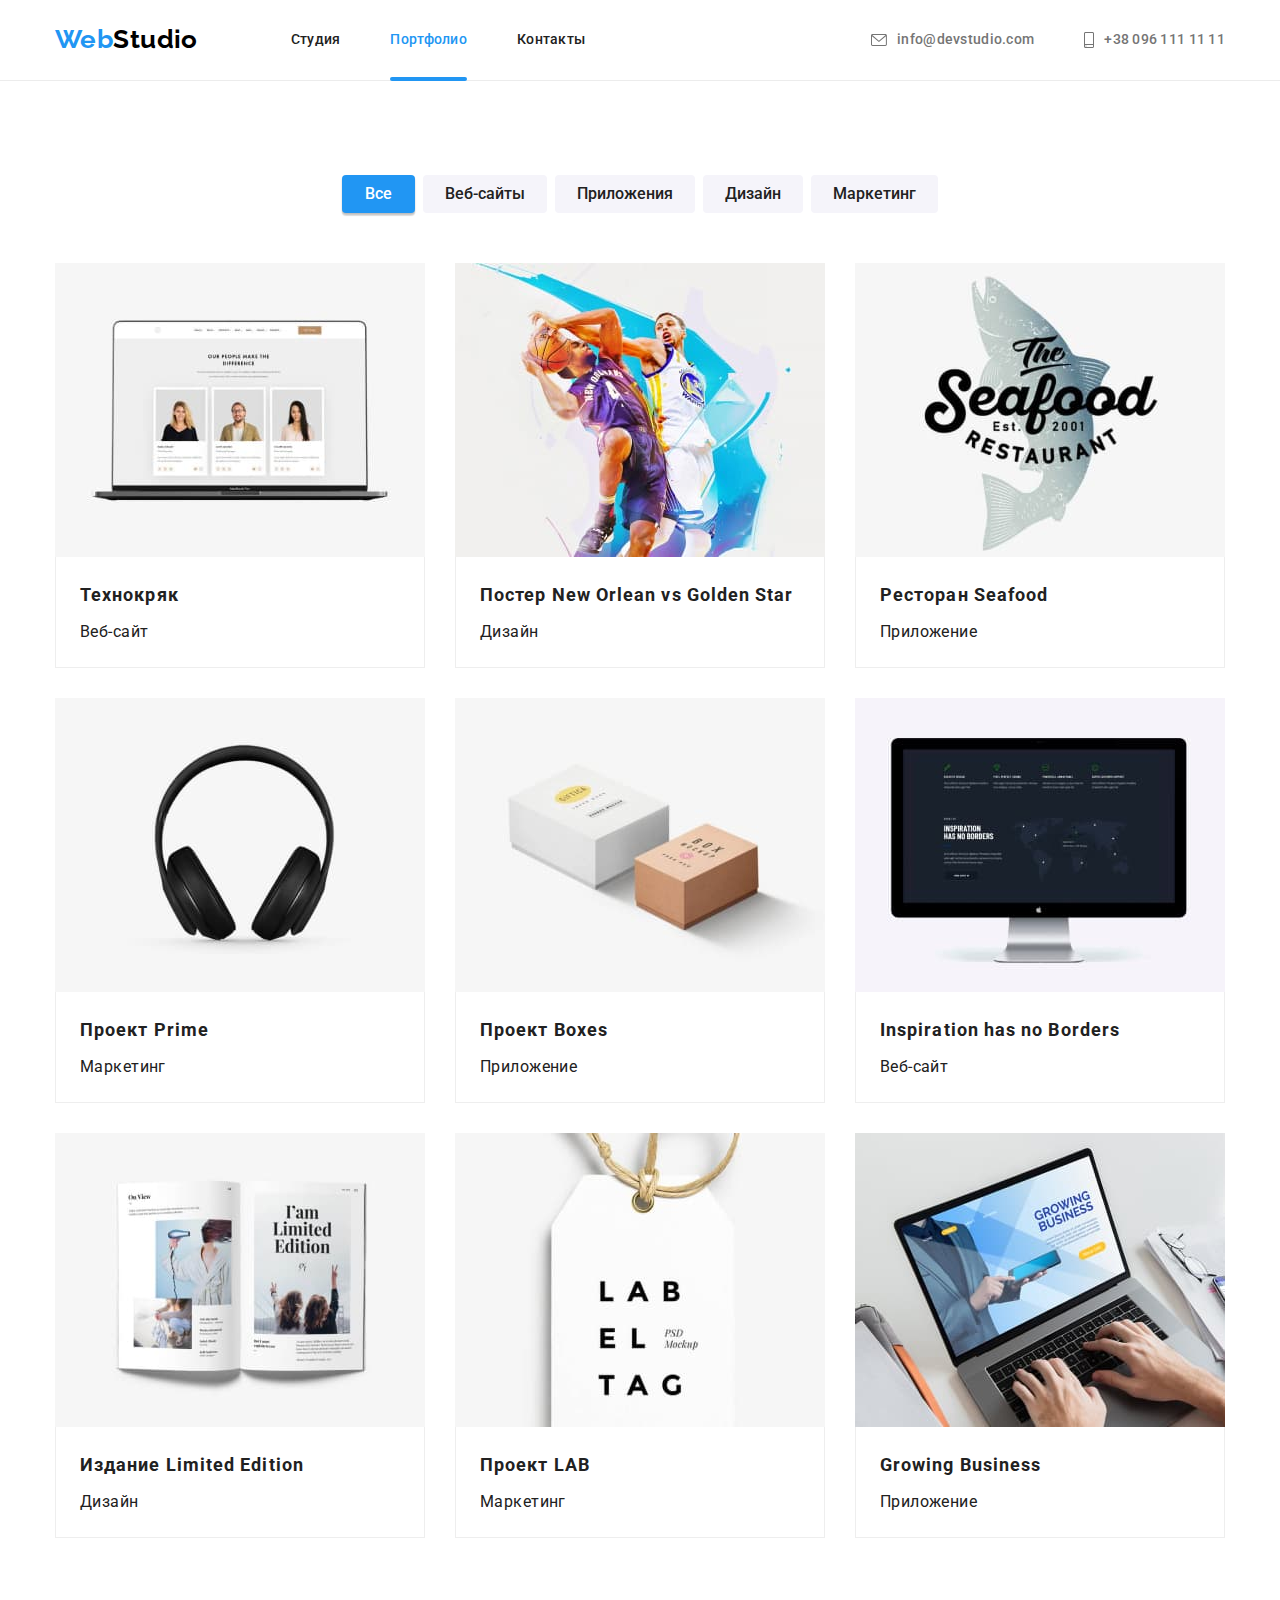
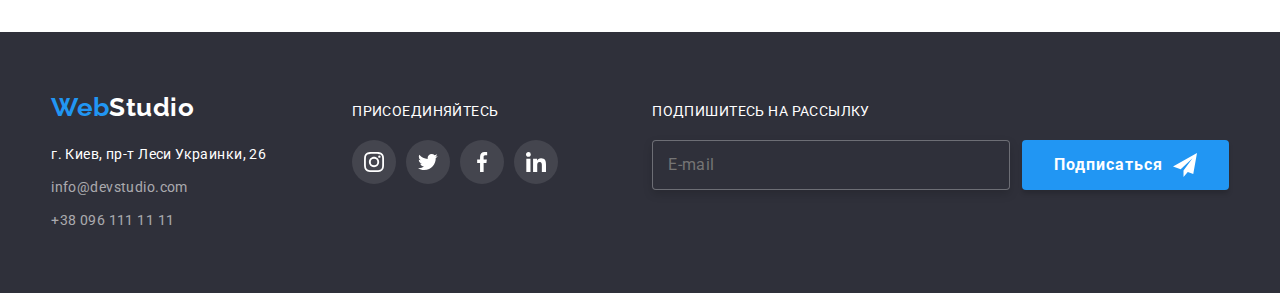
==== portfolio.html @ 782897e6 "create task8" ====
<!DOCTYPE html>
<html lang="ru">
  <head>
    <meta charset="UTF-8" />
    <meta http-equiv="X-UA-Compatible" content="IE=edge" />
    <meta name="viewport" content="width=device-width, initial-scale=1.0" />
    <link
      rel="stylesheet"
      href="https://cdnjs.cloudflare.com/ajax/libs/modern-normalize/1.0.0/modern-normalize.min.css"
    />
    <link
      href="https://fonts.googleapis.com/css2?family=Raleway:wght@700&family=Roboto:wght@400;500;700;900&display=swap"
      rel="stylesheet"
    />
    <link rel="stylesheet" href="./css/main.min.css" />
    <title>Домашнее_Задание№8</title>
  </head>
  <body>
    <header class="page-header">
      <div class="container page-header__container">
        <a class="logo" lang="en" href="./index.html">Studio </a>
        <nav>
          <ul class="site-nav flex">
            <li class="site-nav__item">
              <a class="site-nav__link" href="./index.html">Студия</a>
            </li>
            <li class="site-nav__item">
              <a href="./portfolio.html" class="site-nav__link site-nav__link--active">Портфолио</a>
            </li>
            <li class="site-nav__item">
              <a href="#contact-page-footer" class="site-nav__link">Контакты</a>
            </li>
          </ul>
        </nav>
        <ul class="contact">
          <li class="contact__item">
            <a class="contact__link" href="mailto:info@devstudio.com">
              <svg class="contact__email" width="16" height="12">
                <use href="./images/icons.svg#icon-email"></use>
              </svg>
              info@devstudio.com</a
            >
          </li>
          <li class="contact__item">
            <a class="contact__link" href="tel:+380961111111">
              <svg class="contact__tel" width="10" height="16">
                <use href="./images/icons.svg#icon-smartphone"></use>
              </svg>
              +38 096 111 11 11</a
            >
          </li>
        </ul>
      </div>
    </header>
    <main>
      <section class="filtr section">
        <div class="container">
          <h1 class="visually-hidden">Главное Портфолио</h1>
          <ul class="filtr__card">
            <li class="filtr__item">
              <button type="button" class="btn-portfolio btn-portfolio--active">Все</button>
            </li>
            <li class="filtr__item">
              <button type="button" class="btn-portfolio">Веб-сайты</button>
            </li>
            <li class="filtr__item">
              <button type="button" class="btn-portfolio">Приложения</button>
            </li>
            <li class="filtr__item">
              <button type="button" class="btn-portfolio">Дизайн</button>
            </li>
            <li class="filtr__item">
              <button type="button" class="btn-portfolio">Маркетинг</button>
            </li>
          </ul>
          <ul class="prt-work">
            <li class="prt-work__item">
              <a href="" class="portfolio-link">
                <div class="portfolio-img">
                  <img src="images/imgtechcriak.jpg" width="370" alt="Веб-сайт Технокряк" />
                  <div class="text-contein">
                    <p class="text-contein__hidden-text">
                      Ресурс предлагает комплексные предложения с разным уровнем функционала и
                      сервисов. Все это позволит посетителю получить исчерпывающие сведения о
                      компании или частном лице.
                    </p>
                  </div>
                </div>
                <div class="project">
                  <h2 class="project__title">Технокряк</h2>
                  <p class="project__text">Веб-сайт</p>
                </div>
              </a>
            </li>
            <li class="prt-work__item">
              <a href="" class="portfolio-link">
                <div class="portfolio-img">
                  <img src="images/imgneworlean.jpg" width="370" alt="Дизайн постер" />
                  <div class="text-contein">
                    <p class="text-contein__hidden-text">
                      Ресурс предлагает комплексные предложения с разным уровнем функционала и
                      сервисов. Все это позволит посетителю получить исчерпывающие сведения о
                      компании или частном лице.
                    </p>
                  </div>
                </div>
                <div class="project">
                  <h2 class="project__title">Постер New Orlean vs Golden Star</h2>
                  <p class="project__text">Дизайн</p>
                </div>
              </a>
            </li>
            <li class="prt-work__item">
              <a href="" class="portfolio-link">
                <div class="portfolio-img">
                  <img src="images/imgseafood.jpg" width="370" alt="приложение ресторана Seafood" />
                  <div class="text-contein">
                    <p class="text-contein__hidden-text">
                      Ресурс предлагает комплексные предложения с разным уровнем функционала и
                      сервисов. Все это позволит посетителю получить исчерпывающие сведения о
                      компании или частном лице.
                    </p>
                  </div>
                </div>
                <div class="project">
                  <h2 class="project__title">Ресторан Seafood</h2>
                  <p class="project__text">Приложение</p>
                </div>
              </a>
            </li>
            <li class="prt-work__item">
              <a href="" class="portfolio-link">
                <div class="portfolio-img">
                  <img src="images/imgprime.jpg" width="370" alt="Маркетинг проекта Prime" />
                  <div class="text-contein">
                    <p class="text-contein__hidden-text">
                      Ресурс предлагает комплексные предложения с разным уровнем функционала и
                      сервисов. Все это позволит посетителю получить исчерпывающие сведения о
                      компании или частном лице.
                    </p>
                  </div>
                </div>
                <div class="project">
                  <h2 class="project__title">Проект Prime</h2>
                  <p class="project__text">Маркетинг</p>
                </div>
              </a>
            </li>
            <li class="prt-work__item">
              <a href="" class="portfolio-link">
                <div class="portfolio-img">
                  <img src="images/imgboxes.jpg" width="370" alt=" приложение проект Boxes" />
                  <div class="text-contein">
                    <p class="text-contein__hidden-text">
                      Ресурс предлагает комплексные предложения с разным уровнем функционала и
                      сервисов. Все это позволит посетителю получить исчерпывающие сведения о
                      компании или частном лице.
                    </p>
                  </div>
                </div>
                <div class="project">
                  <h2 class="project__title">Проект Boxes</h2>
                  <p class="project__text">Приложение</p>
                </div>
              </a>
            </li>
            <li class="prt-work__item">
              <a href="" class="portfolio-link">
                <div class="portfolio-img">
                  <img
                    src="images/imgborders.jpg"
                    width="370"
                    alt="страничка Inspiration has no Borders "
                  />
                  <div class="text-contein">
                    <p class="text-contein__hidden-text">
                      Ресурс предлагает комплексные предложения с разным уровнем функционала и
                      сервисов. Все это позволит посетителю получить исчерпывающие сведения о
                      компании или частном лице.
                    </p>
                  </div>
                </div>
                <div class="project">
                  <h2 class="project__title">Inspiration has no Borders</h2>
                  <p class="project__text">Веб-сайт</p>
                </div>
              </a>
            </li>
            <li class="prt-work__item">
              <a href="" class="portfolio-link">
                <div class="portfolio-img">
                  <img src="images/imglimid.jpg" width="370" alt="Дизайн издания LE" />
                  <div class="text-contein">
                    <p class="text-contein__hidden-text">
                      Ресурс предлагает комплексные предложения с разным уровнем функционала и
                      сервисов. Все это позволит посетителю получить исчерпывающие сведения о
                      компании или частном лице.
                    </p>
                  </div>
                </div>
                <div class="project">
                  <h2 class="project__title">Издание Limited Edition</h2>
                  <p class="project__text">Дизайн</p>
                </div>
              </a>
            </li>
            <li class="prt-work__item">
              <a href="" class="portfolio-link">
                <div class="portfolio-img">
                  <img src="images/imglab.jpg" width="370" alt="маркетинг проекта ЛАБ" />
                  <div class="text-contein">
                    <p class="text-contein__hidden-text">
                      Ресурс предлагает комплексные предложения с разным уровнем функционала и
                      сервисов. Все это позволит посетителю получить исчерпывающие сведения о
                      компании или частном лице.
                    </p>
                  </div>
                </div>
                <div class="project">
                  <h2 class="project__title">Проект LAB</h2>
                  <p class="project__text">Маркетинг</p>
                </div>
              </a>
            </li>
            <li class="prt-work__item">
              <a href="" class="portfolio-link">
                <div class="portfolio-img">
                  <img src="images/imgbissens.jpg" width="370" alt="приложение бизнеса" />
                  <div class="text-contein">
                    <p class="text-contein__hidden-text">
                      Ресурс предлагает комплексные предложения с разным уровнем функционала и
                      сервисов. Все это позволит посетителю получить исчерпывающие сведения о
                      компании или частном лице.
                    </p>
                  </div>
                </div>
                <div class="project">
                  <h2 class="project__title">Growing Business</h2>
                  <p class="project__text">Приложение</p>
                </div>
              </a>
            </li>
          </ul>
        </div>
      </section>
    </main>
    <footer class="footer">
      <div class="container footer-social">
        <div class="footer-adres" id="contact-page-footer">
          <a class="logo footer__logo" lang="en" href="./index.html">Studio</a>
          <address class="adres">
            <ul class="adres__card">
              <li class="adres__item">
                <p class="adres__text">г. Киев, пр-т Леси Украинки, 26</p>
              </li>
              <li class="adres__item">
                <a class="adres__link" href="mailto:info@devstudio.com">info@devstudio.com</a>
              </li>
              <li class="adres__item">
                <a class="adres__link" href="tel:+380961111111">+38 096 111 11 11</a>
              </li>
            </ul>
          </address>
        </div>
        <div class="social-adres">
          <p class="social-adres__label">присоединяйтесь</p>
          <ul class="social-network social-network--pdl-null">
            <li class="social-network__item">
              <a class="social-network__link social-network__link--bgr-light" href="">
                <svg
                  class="social-network__icon social-network__icon--white"
                  width="20"
                  height="20"
                >
                  <use href="./images/icons.svg#icon-instagram"></use>
                </svg>
              </a>
            </li>
            <li class="social-network__item">
              <a href="" class="social-network__link social-network__link--bgr-light">
                <svg
                  class="social-network__icon social-network__icon--white"
                  width="20"
                  height="20"
                >
                  <use href="./images/icons.svg#icon-twiter"></use>
                </svg>
              </a>
            </li>
            <li class="social-network__item">
              <a href="" class="social-network__link social-network__link--bgr-light">
                <svg
                  class="social-network__icon social-network__icon--white"
                  width="20"
                  height="20"
                >
                  <use href="./images/icons.svg#icon-facebook"></use>
                </svg>
              </a>
            </li>
            <li class="social-network__item">
              <a href="" class="social-network__link social-network__link--bgr-light">
                <svg
                  class="social-network__icon social-network__icon--white"
                  width="20"
                  height="20"
                >
                  <use href="./images/icons.svg#icon-linkedin"></use>
                </svg>
              </a>
            </li>
          </ul>
        </div>
        <div class="subscribe">
          <p class="subscribe__text">Подпишитесь на рассылку</p>
          <form class="subscribe__form">
            <input type="email" id="foter-subscribe" class="subscribe__input" placeholder=" " />
            <label class="subscribe__label" for="foter-subscribe">E-mail</label>
            <button class="btn subscribe__btn" type="submit">
              Подписаться
              <svg class="subscribe__icon" width="24" height="24">
                <use href="./images/icons.svg#icon-send"></use>
              </svg>
            </button>
          </form>
        </div>
      </div>
    </footer>
  </body>
</html>
---- css/main.min.css ----
h1,h2,h3,h4,h5,h6,p,ul{margin-top:0px;margin-bottom:0px;list-style-type:none;padding:0}a{text-decoration:none}.visually-hidden{position:absolute;white-space:nowrap;width:1px;height:1px;overflow:hidden;border:0;padding:0;clip:rect(0 0 0 0);-webkit-clip-path:inset(50%);clip-path:inset(50%);margin:-1px}body{font-family:"Roboto",sans-serif;background-color:#fff;color:#757575;font-weight:400;font-size:14px;line-height:1.71;letter-spacing:.03em}img{max-width:100%;height:auto;display:block}.section{padding-top:94px;padding-bottom:94px}.section__title{text-align:center;color:#212121;font-weight:700;font-size:36px;line-height:1.16;margin-bottom:50px}.container{width:1200px;margin-left:auto;margin-right:auto;padding-left:15px;padding-right:15px}.btn{min-width:200px;padding:10px 32px;border:none;border-radius:4px;background-color:#2196f3;color:#fff;font-weight:700;font-size:16px;line-height:1.88;text-align:center;letter-spacing:0.06em;cursor:pointer;-webkit-box-shadow:0px 4px 4px rgba(0,0,0,0.15);box-shadow:0px 4px 4px rgba(0,0,0,0.15);-webkit-transition:background-color 250ms cubic-bezier(0.4, 0, 0.2, 1),-webkit-box-shadow 250ms cubic-bezier(0.4, 0, 0.2, 1);transition:background-color 250ms cubic-bezier(0.4, 0, 0.2, 1),-webkit-box-shadow 250ms cubic-bezier(0.4, 0, 0.2, 1);transition:background-color 250ms cubic-bezier(0.4, 0, 0.2, 1),box-shadow 250ms cubic-bezier(0.4, 0, 0.2, 1);transition:background-color 250ms cubic-bezier(0.4, 0, 0.2, 1),box-shadow 250ms cubic-bezier(0.4, 0, 0.2, 1),-webkit-box-shadow 250ms cubic-bezier(0.4, 0, 0.2, 1)}.feateres__cart,.work__list,.team__list,.clients__card,.filtr__card{list-style-type:none;display:-webkit-box;display:-ms-flexbox;display:flex;padding-left:0px;padding-right:0px}.page-header__container{display:-webkit-box;display:-ms-flexbox;display:flex;-webkit-box-align:center;-ms-flex-align:center;align-items:center;-webkit-box-pack:justify;-ms-flex-pack:justify;justify-content:space-between}.page-header{border-bottom:1px solid #ececec}.logo{font-family:"Raleway",sans-serif;color:#000;font-weight:700;font-size:26px;line-height:1.2;-webkit-transition:color 250ms cubic-bezier(0.4, 0, 0.2, 1);transition:color 250ms cubic-bezier(0.4, 0, 0.2, 1)}.logo::before{content:'Web';color:#2196f3}.logo:hover,.logo:focus{color:#2196f3}.footer__logo{display:block;color:#fff;margin-bottom:20px}.site-nav{margin-left:93px;list-style-type:none;display:-webkit-box;display:-ms-flexbox;display:flex;padding-left:0px;padding-right:0px}.site-nav__item{display:-webkit-box;display:-ms-flexbox;display:flex}.site-nav__item:not(:first-child){margin-left:50px}.site-nav__link{display:-webkit-box;display:-ms-flexbox;display:flex;padding-top:32px;padding-bottom:32px;position:relative;color:#212121;font-weight:500;line-height:1.14;letter-spacing:0.02em;-webkit-transition:color 250ms cubic-bezier(0.4, 0, 0.2, 1);transition:color 250ms cubic-bezier(0.4, 0, 0.2, 1)}.site-nav__link:hover,.site-nav__link:focus{color:#2196f3}.site-nav__link--active{color:#2196f3}.site-nav__link--active:after{content:'';position:absolute;bottom:-1px;left:0;width:100%;height:4px;border-radius:2px;background:#2196f3}.contact{display:-webkit-box;display:-ms-flexbox;display:flex;margin-left:auto}.contact__email,.contact__tel{margin-right:10px;-ms-flex-item-align:center;-ms-grid-row-align:center;align-self:center;fill:currentColor}.contact__item{margin-left:50px}.contact__link{display:-webkit-box;display:-ms-flexbox;display:flex;-webkit-box-pack:center;-ms-flex-pack:center;justify-content:center;-webkit-box-align:center;-ms-flex-align:center;align-items:center;padding-top:32px;padding-bottom:32px;color:#757575;font-weight:500;line-height:1.14;letter-spacing:0.02em;-webkit-transition:color 250ms cubic-bezier(0.4, 0, 0.2, 1);transition:color 250ms cubic-bezier(0.4, 0, 0.2, 1)}.contact__link:hover,.contact__link:focus{color:#2196f3;fill:#2196f3}.hero{max-width:1600px;height:600px;margin-left:auto;margin-right:auto;padding-top:200px;padding-bottom:200px;background-image:-webkit-gradient(linear, left top, right top, from(rgba(47,48,58,0.4)), to(rgba(47,48,58,0.4))),url(../images/bgr.jpg);background-image:linear-gradient(to right, rgba(47,48,58,0.4), rgba(47,48,58,0.4)),url(../images/bgr.jpg);background-size:cover;background-repeat:no-repeat;background-position:center;background-color:#c4c4c4;text-align:center}.hero__title{margin-bottom:30px;font-weight:900;font-size:44px;line-height:1.36;letter-spacing:0.06em;text-transform:uppercase;color:#fff}.btn:hover,.btn:focus{background-color:#188ce8}.backdrop{position:fixed;top:0;left:0;width:100%;height:100%;background-color:rgba(0,0,0,0.2);z-index:99;opacity:1;-webkit-transition:opacity 250ms cubic-bezier(0.4, 0, 0.2, 1);transition:opacity 250ms cubic-bezier(0.4, 0, 0.2, 1)}.backdrop.is-hidden{opacity:0;pointer-events:none}.backdrop.is-hidden .modal{-webkit-transform:translate(-50%, -50%) scale(0.8);transform:translate(-50%, -50%) scale(0.8)}.modal{position:absolute;top:50%;left:50%;width:528px;border-radius:4px;background-color:#fff;padding:40px;-webkit-box-shadow:0px 1px 3px rgba(0,0,0,0.12),0px 1px 1px rgba(0,0,0,0.14),0px 2px 1px rgba(0,0,0,0.2);box-shadow:0px 1px 3px rgba(0,0,0,0.12),0px 1px 1px rgba(0,0,0,0.14),0px 2px 1px rgba(0,0,0,0.2);border-radius:4px;-webkit-transform:translate(-50%, -50%) scale(1);transform:translate(-50%, -50%) scale(1);-webkit-transition:-webkit-transform 250ms cubic-bezier(0.4, 0, 0.2, 1);transition:-webkit-transform 250ms cubic-bezier(0.4, 0, 0.2, 1);transition:transform 250ms cubic-bezier(0.4, 0, 0.2, 1);transition:transform 250ms cubic-bezier(0.4, 0, 0.2, 1), -webkit-transform 250ms cubic-bezier(0.4, 0, 0.2, 1)}.btn-close{display:-webkit-box;display:-ms-flexbox;display:flex;-webkit-box-pack:center;-ms-flex-pack:center;justify-content:center;-webkit-box-align:center;-ms-flex-align:center;align-items:center;position:absolute;top:8px;right:8px;color:#000;width:30px;height:30px;border-radius:50%;background:#fff;border:1px solid rgba(0,0,0,0.1);padding:6px;cursor:pointer;-webkit-transition:color 250ms cubic-bezier(0.4, 0, 0.2, 1);transition:color 250ms cubic-bezier(0.4, 0, 0.2, 1)}.btn-close:hover,.btn-close:focus{color:#2196f3}.btn-close__icone-close{fill:currentColor}.modal__group{position:relative;display:-webkit-box;display:-ms-flexbox;display:flex;-webkit-box-orient:vertical;-webkit-box-direction:normal;-ms-flex-direction:column;flex-direction:column;color:#212121}.modal__text{color:#000;font-weight:700;font-size:20px;line-height:1.15;margin-bottom:12px}.modal__label{display:block;font-size:12px;line-height:1.16;letter-spacing:0.01em;margin-bottom:4px;margin-top:10px;text-align:start;color:#757575}.modal__input{height:40px;padding:11px 12px 11px 42px;outline:none;border:1px solid rgba(33,33,33,0.2);border-radius:4px;-webkit-transition:border 250ms cubic-bezier(0.4, 0, 0.2, 1);transition:border 250ms cubic-bezier(0.4, 0, 0.2, 1)}.modal__input:focus{border:1px solid #2196f3}.modal__icon{position:absolute;top:50%;left:15px;-webkit-transform:translateY(-50%);transform:translateY(-50%);fill:currentColor;-webkit-transition:fill 250ms cubic-bezier(0.4, 0, 0.2, 1);transition:fill 250ms cubic-bezier(0.4, 0, 0.2, 1)}.modal__input:focus ~ .modal__icon{fill:#2196f3}.modal__textarea{resize:none;padding:12px 16px;margin-bottom:20px;height:120px}.modal__textarea::-webkit-input-placeholder{color:rgba(117,117,117,0.5)}.modal__textarea:-ms-input-placeholder{color:rgba(117,117,117,0.5)}.modal__textarea::-ms-input-placeholder{color:rgba(117,117,117,0.5)}.modal__textarea::placeholder{color:rgba(117,117,117,0.5)}.checkbox{position:relative;display:-webkit-box;display:-ms-flexbox;display:flex;margin-bottom:30px;-webkit-box-align:center;-ms-flex-align:center;align-items:center}.checkbox__label{display:inline-block;padding-left:32px}.checkbox__icon-checked{position:absolute;top:50%;left:12px;-webkit-transform:translateY(-50%);transform:translateY(-50%);display:inline-block;width:16px;height:15px;border:1px solid #212121;pointer-events:none;border-radius:2px;-webkit-transition:background-color 250ms cubic-bezier(0.4, 0, 0.2, 1);transition:background-color 250ms cubic-bezier(0.4, 0, 0.2, 1)}.checkbox__input{display:inline-block;position:absolute;white-space:nowrap;width:1px;height:1px;overflow:hidden;border:0;padding:0;clip:rect(0 0 0 0);-webkit-clip-path:inset(50%);clip-path:inset(50%);margin:-1px;-webkit-transition:fill 250ms cubic-bezier(0.4, 0, 0.2, 1);transition:fill 250ms cubic-bezier(0.4, 0, 0.2, 1)}.checkbox__input:checked ~ .checkbox__icon-checked{background-image:url(../images/icon-check.svg);background-position:center;background-size:contain;background-repeat:no-repeat;background-color:#2196f3;border-color:#2196f3}.checkbox__input:focus ~ .checkbox__icon-checked{border:1px solid #2196f3}.checkbox__link{color:#2196f3;text-decoration:underline}.checkbox__link:hover,.checkbox__link:focus{text-decoration:none}.feateres__item{width:calc((100% - 90px) / 4)}.feateres__item:not(:first-child){margin-left:30px}.feateres__icon{display:block;width:100%;padding:25px 100px;margin-bottom:30px;text-align:center;background-color:#f5f4fa}.feateres__title{color:#212121;font-weight:700;font-size:14px;line-height:1.14;text-transform:uppercase;margin-bottom:10px}.work__list{-ms-flex-wrap:wrap;flex-wrap:wrap}.section--padding-null{padding-top:0px}.work__item{position:relative;width:calc((100% - 60px) / 3);margin-right:30px}.work__item:nth-child(3n){margin-right:0px}.work__description{display:-webkit-box;display:-ms-flexbox;display:flex;-webkit-box-pack:center;-ms-flex-pack:center;justify-content:center;-webkit-box-align:center;-ms-flex-align:center;align-items:center;position:absolute;width:100%;height:70px;bottom:0;left:0;text-align:center;background:rgba(47,48,58,0.8)}.work__text{font-weight:700;font-size:14px;text-transform:uppercase;color:#fff}.team__list{-ms-flex-wrap:wrap;flex-wrap:wrap}.section--bgr-grey{background-color:#f5f4fa}.team__item{display:block;background-color:#fff;text-align:center;width:calc((100% - 90px) / 4);margin-right:30px;-webkit-box-shadow:0px 1px 3px rgba(0,0,0,0.12),0px 1px 1px rgba(0,0,0,0.14),0px 2px 1px rgba(0,0,0,0.2);box-shadow:0px 1px 3px rgba(0,0,0,0.12),0px 1px 1px rgba(0,0,0,0.14),0px 2px 1px rgba(0,0,0,0.2);border-radius:0px 0px 4px 4px}.team__item:nth-child(4n){margin-right:0px}.team__card{padding:30px 0}.team__title{margin-bottom:10px;font-weight:500;font-size:16px;line-height:1.18;color:#212121}.team__text{font-size:16px;line-height:1.18}.social-network{padding:0 32px;margin-top:16px;display:-webkit-box;display:-ms-flexbox;display:flex;-webkit-box-pack:center;-ms-flex-pack:center;justify-content:center;-webkit-box-align:center;-ms-flex-align:center;align-items:center}.social-network__item:not(:first-child){margin-left:10px}.social-network__link{display:-webkit-box;display:-ms-flexbox;display:flex;-webkit-box-pack:center;-ms-flex-pack:center;justify-content:center;-webkit-box-align:center;-ms-flex-align:center;align-items:center;width:44px;height:44px;border-radius:50%;border:none;background-color:#fff;color:#afb1b8;-webkit-transition:color 250ms cubic-bezier(0.4, 0, 0.2, 1),background-color 250ms cubic-bezier(0.4, 0, 0.2, 1);transition:color 250ms cubic-bezier(0.4, 0, 0.2, 1),background-color 250ms cubic-bezier(0.4, 0, 0.2, 1)}.social-network__link:hover,.social-network__link:focus{color:#fff;background-color:#2196f3}.social-network__icon{fill:currentColor}.clients__card{text-align:center;padding:0;margin:0 -15px}.clients__item{width:calc((100% - 180px) / 6);margin:0 15px}.clients__icon{fill:currentColor;display:block;width:100%}.clients__link{text-decoration:none;display:block;padding:16px 32px;border:1px solid #afb1b8;border-radius:4px;color:#afb1b8;cursor:pointer;-webkit-transition:color 250ms cubic-bezier(0.4, 0, 0.2, 1),border 250ms cubic-bezier(0.4, 0, 0.2, 1);transition:color 250ms cubic-bezier(0.4, 0, 0.2, 1),border 250ms cubic-bezier(0.4, 0, 0.2, 1)}.clients__link:hover,.clients__link:focus{color:#2196f3;border:1px solid #2196f3}.footer{padding-top:60px;padding-bottom:60px;background-color:#2f303a}.adres__card{list-style-type:none;padding-left:0px}.adres__item{display:block}.adres__item:not(:last-child){margin-bottom:9px}.adres{font-style:normal;display:block;width:231px}.adres__link{color:#ffffff99;text-decoration:none;-webkit-transition:color 250ms cubic-bezier(0.4, 0, 0.2, 1);transition:color 250ms cubic-bezier(0.4, 0, 0.2, 1)}.adres__link:focus,.adres__link:hover{color:#2196f3}.adres__text{color:#fff}.footer-social{display:-webkit-box;display:-ms-flexbox;display:flex;-webkit-box-pack:center;-ms-flex-pack:center;justify-content:center}.social-adres{margin-top:12px;margin-left:70px}.social-network--pdl-null{margin-top:0;padding:0}.social-adres__label{color:#fff;line-height:1.13;text-transform:uppercase;margin-bottom:20px}.social-network__link--bgr-light{background:rgba(255,255,255,0.1)}.social-network__icon--white{fill:#fff}.subscribe{margin-left:94px;margin-top:12px}.subscribe__btn{display:-webkit-box;display:-ms-flexbox;display:flex;-webkit-box-pack:center;-ms-flex-pack:center;justify-content:center;-webkit-box-align:center;-ms-flex-align:center;align-items:center;margin-left:12px}.subscribe__form{display:-webkit-box;display:-ms-flexbox;display:flex;position:relative}.subscribe__input{padding:15px 16px;width:358px;height:50px;border:1px solid rgba(255,255,255,0.3);background-color:#2f303a;-webkit-filter:drop-shadow(0px 4px 4px rgba(0,0,0,0.15));filter:drop-shadow(0px 4px 4px rgba(0,0,0,0.15));border-radius:4px;color:#fff;font-size:16px;line-height:1.25}.subscribe__label{position:absolute;font-size:16px;line-height:1.25;display:-webkit-box;display:-ms-flexbox;display:flex;-webkit-box-align:center;-ms-flex-align:center;align-items:center;color:#757575;top:50%;left:16px;-webkit-transform:translateY(-50%);transform:translateY(-50%);-webkit-transition:-webkit-transform 250ms linear;transition:-webkit-transform 250ms linear;transition:transform 250ms linear;transition:transform 250ms linear, -webkit-transform 250ms linear}.subscribe__input:focus+.subscribe__label,.subscribe__input:not(:placeholder-shown)+.subscribe__label{-webkit-transform:translate(-70px, -50%);transform:translate(-70px, -50%)}.subscribe__icon{margin-left:10px}.subscribe__text{color:#fff;line-height:1.13;text-transform:uppercase;margin-bottom:20px}.filtr__card{-webkit-box-pack:center;-ms-flex-pack:center;justify-content:center;padding-bottom:50px}.btn-portfolio{background-color:#f5f4fa;color:#212121;font-family:'Roboto', sans-serif;font-weight:500;font-size:16px;line-height:1.62;text-align:center;cursor:pointer;min-height:38px;min-width:73px;padding:6px 22px;border:none;border-radius:4px;-webkit-transition:background-color 250ms cubic-bezier(0.4, 0, 0.2, 1),color 250ms var(--cubik),-webkit-box-shadow 250ms cubic-bezier(0.4, 0, 0.2, 1);transition:background-color 250ms cubic-bezier(0.4, 0, 0.2, 1),color 250ms var(--cubik),-webkit-box-shadow 250ms cubic-bezier(0.4, 0, 0.2, 1);transition:background-color 250ms cubic-bezier(0.4, 0, 0.2, 1),color 250ms var(--cubik),box-shadow 250ms cubic-bezier(0.4, 0, 0.2, 1);transition:background-color 250ms cubic-bezier(0.4, 0, 0.2, 1),color 250ms var(--cubik),box-shadow 250ms cubic-bezier(0.4, 0, 0.2, 1),-webkit-box-shadow 250ms cubic-bezier(0.4, 0, 0.2, 1)}.btn-portfolio:hover,.btn-portfolio:focus{background-color:#2196f3;color:#fff;-webkit-box-shadow:0px 3px 1px rgba(0,0,0,0.1),0px 1px 2px rgba(0,0,0,0.08),0px 2px 2px rgba(0,0,0,0.12);box-shadow:0px 3px 1px rgba(0,0,0,0.1),0px 1px 2px rgba(0,0,0,0.08),0px 2px 2px rgba(0,0,0,0.12)}.btn-portfolio--active{background-color:#2196f3;color:#fff;-webkit-box-shadow:0px 3px 1px rgba(0,0,0,0.1),0px 1px 2px rgba(0,0,0,0.08),0px 2px 2px rgba(0,0,0,0.12);box-shadow:0px 3px 1px rgba(0,0,0,0.1),0px 1px 2px rgba(0,0,0,0.08),0px 2px 2px rgba(0,0,0,0.12)}.filtr__item:not(:first-child){margin-left:8px}.prt-work{margin:-15px;display:-webkit-box;display:-ms-flexbox;display:flex;-ms-flex-wrap:wrap;flex-wrap:wrap}.prt-work__item{width:calc((100% - 6 * 15px) / 3);margin:15px}.text-contein{display:-webkit-box;display:-ms-flexbox;display:flex;-webkit-box-pack:center;-ms-flex-pack:center;justify-content:center;-webkit-box-align:center;-ms-flex-align:center;align-items:center;position:absolute;width:100%;height:100%;padding:0px 24px;background:rgba(33,150,243,0.9);overflow:hidden;-webkit-transform:translateY(0%);transform:translateY(0%);-webkit-transition:-webkit-transform 250ms cubic-bezier(0.4, 0, 0.2, 1);transition:-webkit-transform 250ms cubic-bezier(0.4, 0, 0.2, 1);transition:transform 250ms cubic-bezier(0.4, 0, 0.2, 1);transition:transform 250ms cubic-bezier(0.4, 0, 0.2, 1), -webkit-transform 250ms cubic-bezier(0.4, 0, 0.2, 1)}.portfolio-link:hover .text-contein,.portfolio-link:focus .text-contein{-webkit-transform:translateY(-100%);transform:translateY(-100%)}.project{padding:20px 24px;border-right:1px solid #eee;border-left:1px solid #eee;border-bottom:1px solid #eee}.project__title{margin-bottom:4px;font-weight:700;font-size:18px;line-height:2;letter-spacing:0.06em}.project__text{font-size:16px;line-height:1.88}.portfolio-link{display:block;text-decoration:none;color:#212121;-webkit-transition:-webkit-box-shadow 250ms cubic-bezier(0.4, 0, 0.2, 1);transition:-webkit-box-shadow 250ms cubic-bezier(0.4, 0, 0.2, 1);transition:box-shadow 250ms cubic-bezier(0.4, 0, 0.2, 1);transition:box-shadow 250ms cubic-bezier(0.4, 0, 0.2, 1), -webkit-box-shadow 250ms cubic-bezier(0.4, 0, 0.2, 1)}.portfolio-link:focus,.portfolio-link:hover{-webkit-box-shadow:0px 1px 1px rgba(0,0,0,0.12),0px 4px 4px rgba(0,0,0,0.06),1px 4px 6px rgba(0,0,0,0.16);box-shadow:0px 1px 1px rgba(0,0,0,0.12),0px 4px 4px rgba(0,0,0,0.06),1px 4px 6px rgba(0,0,0,0.16)}.portfolio-img{position:relative;overflow:hidden}.text-contein__hidden-text{font-size:18px;line-height:1.56;color:#fff}
/*# sourceMappingURL=main.min.css.map */
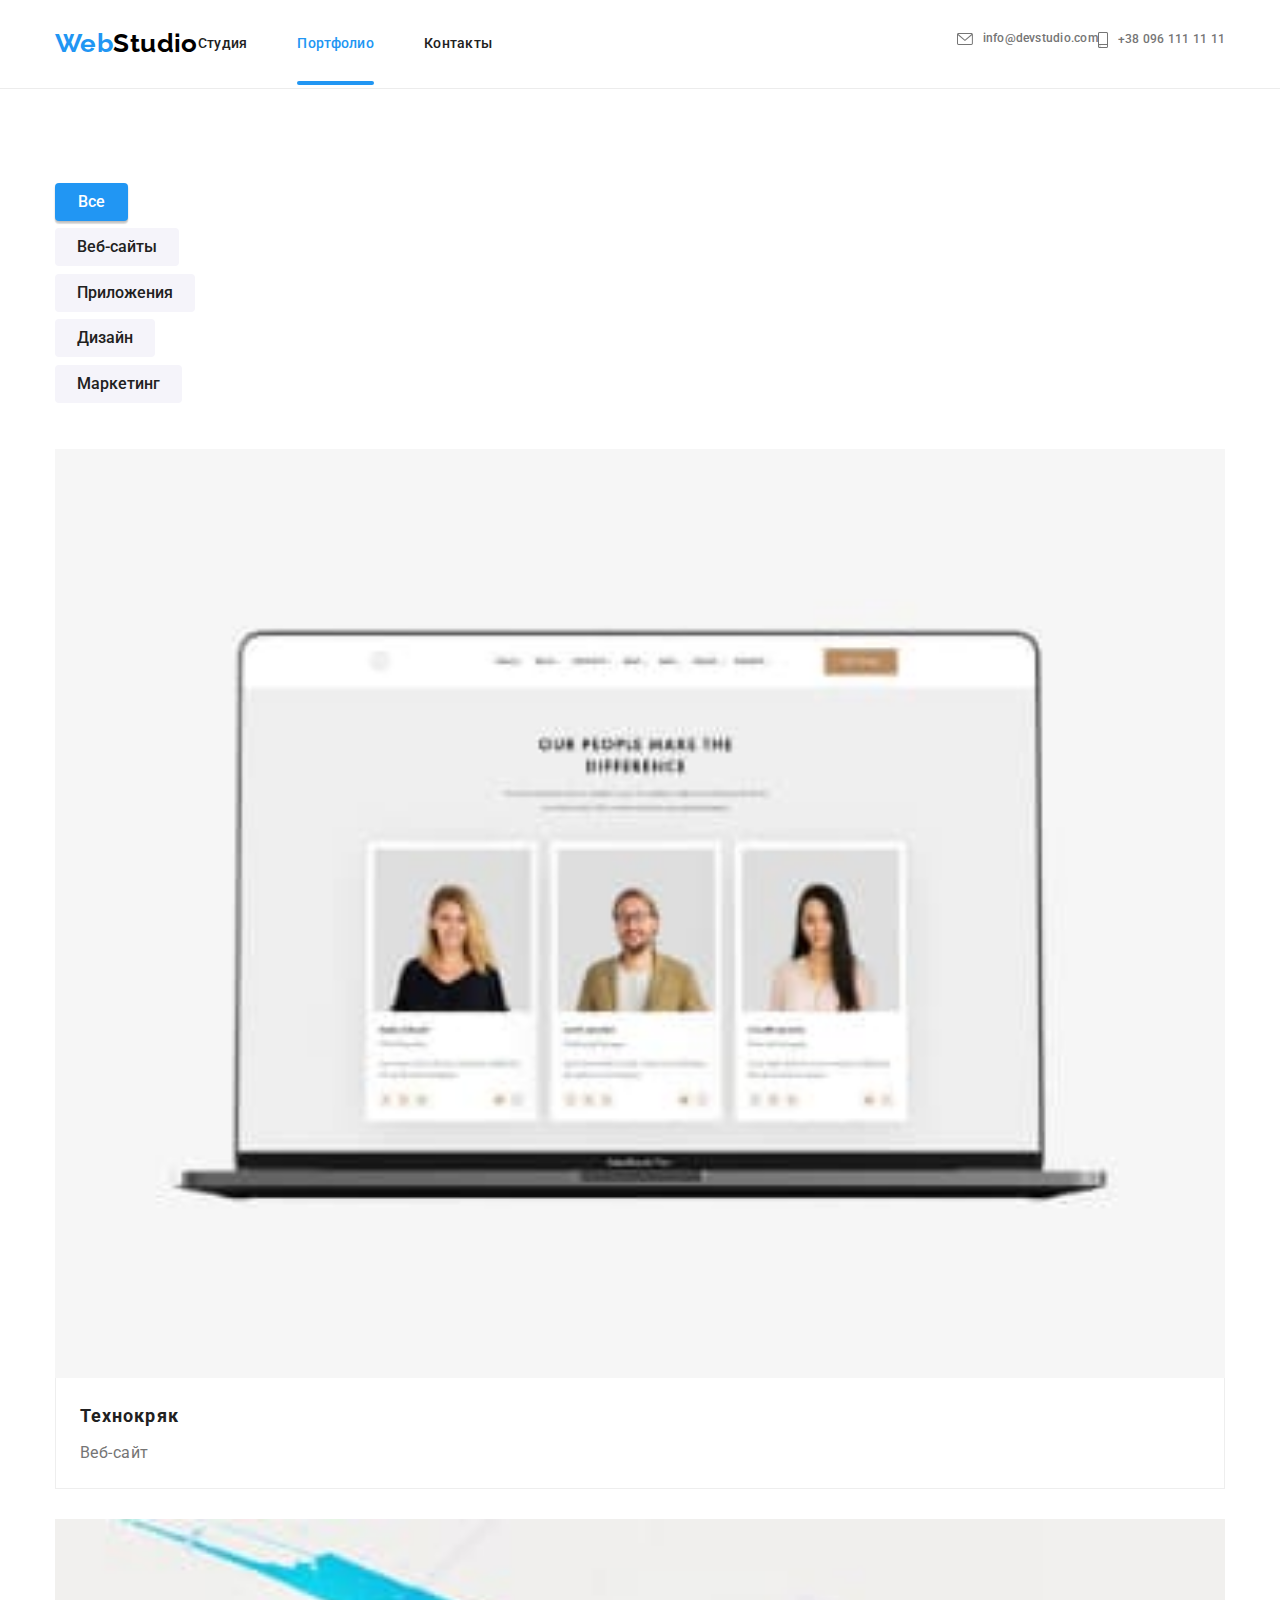
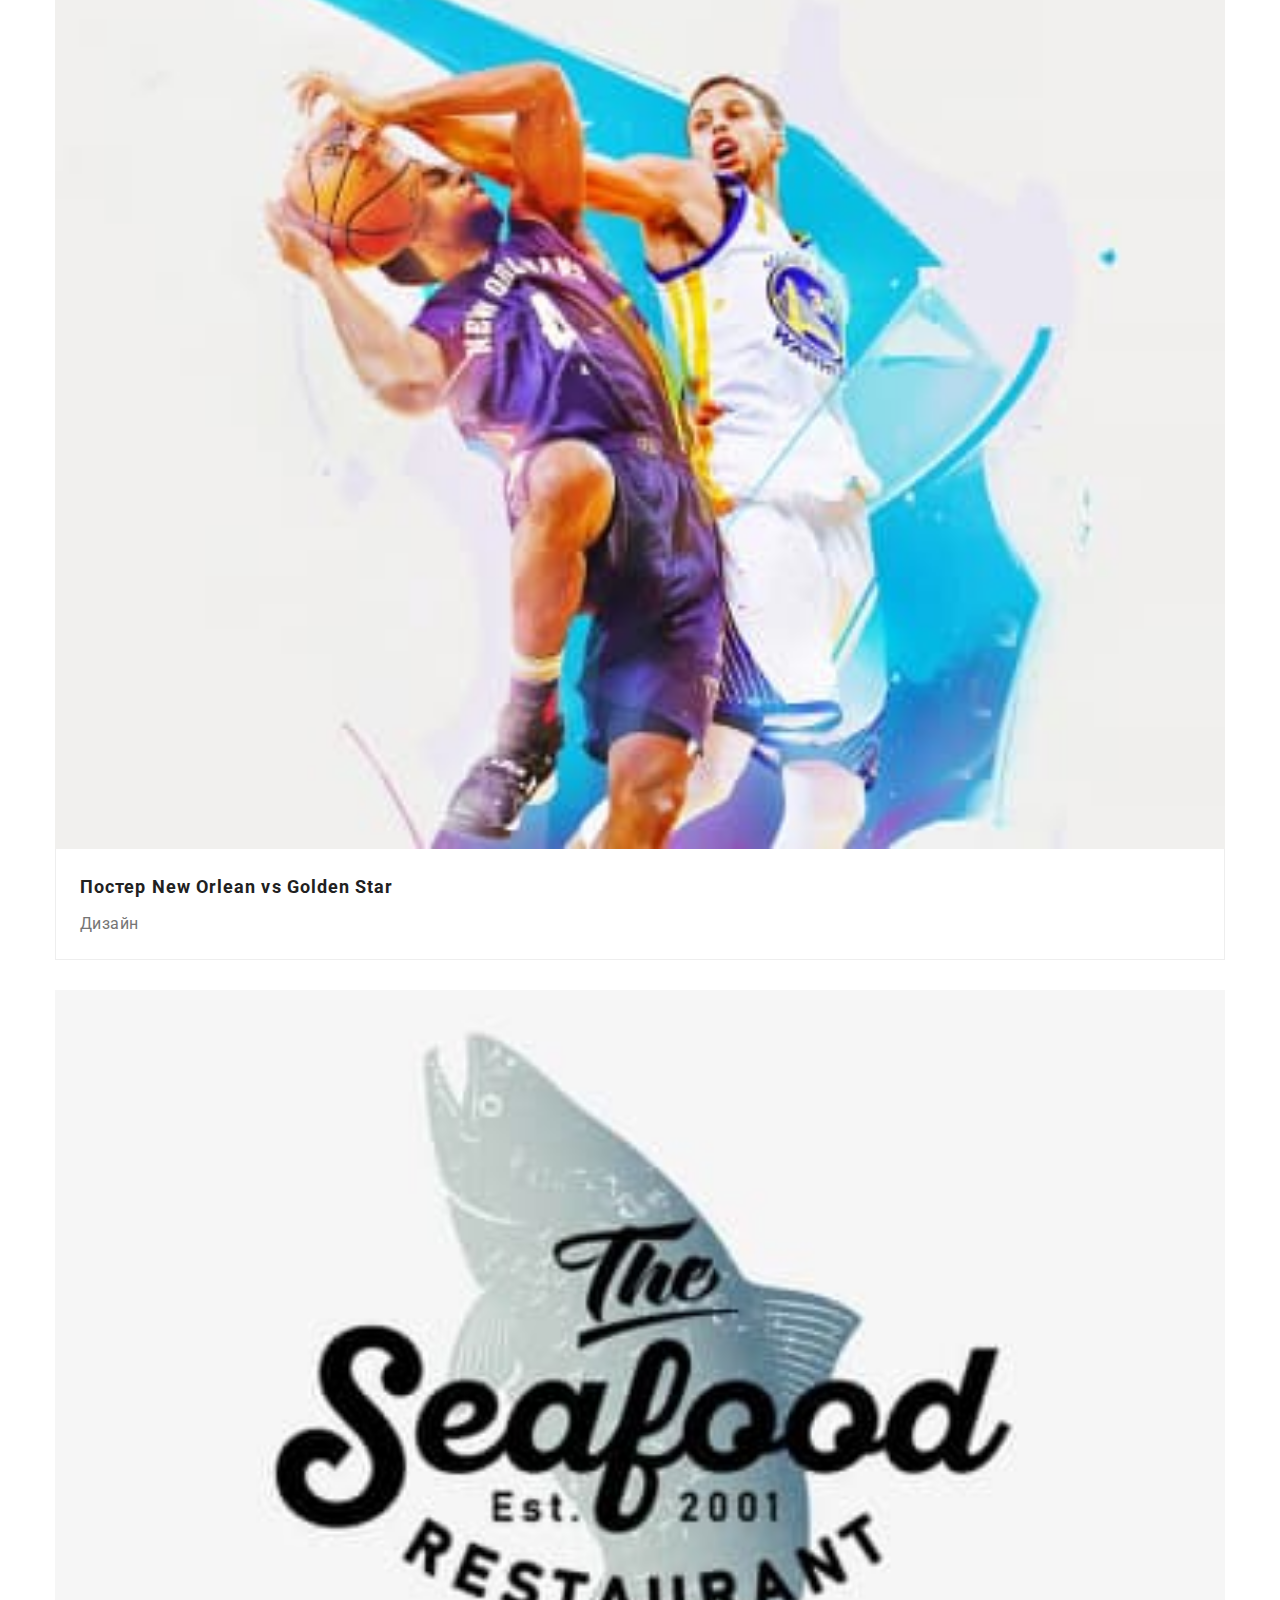
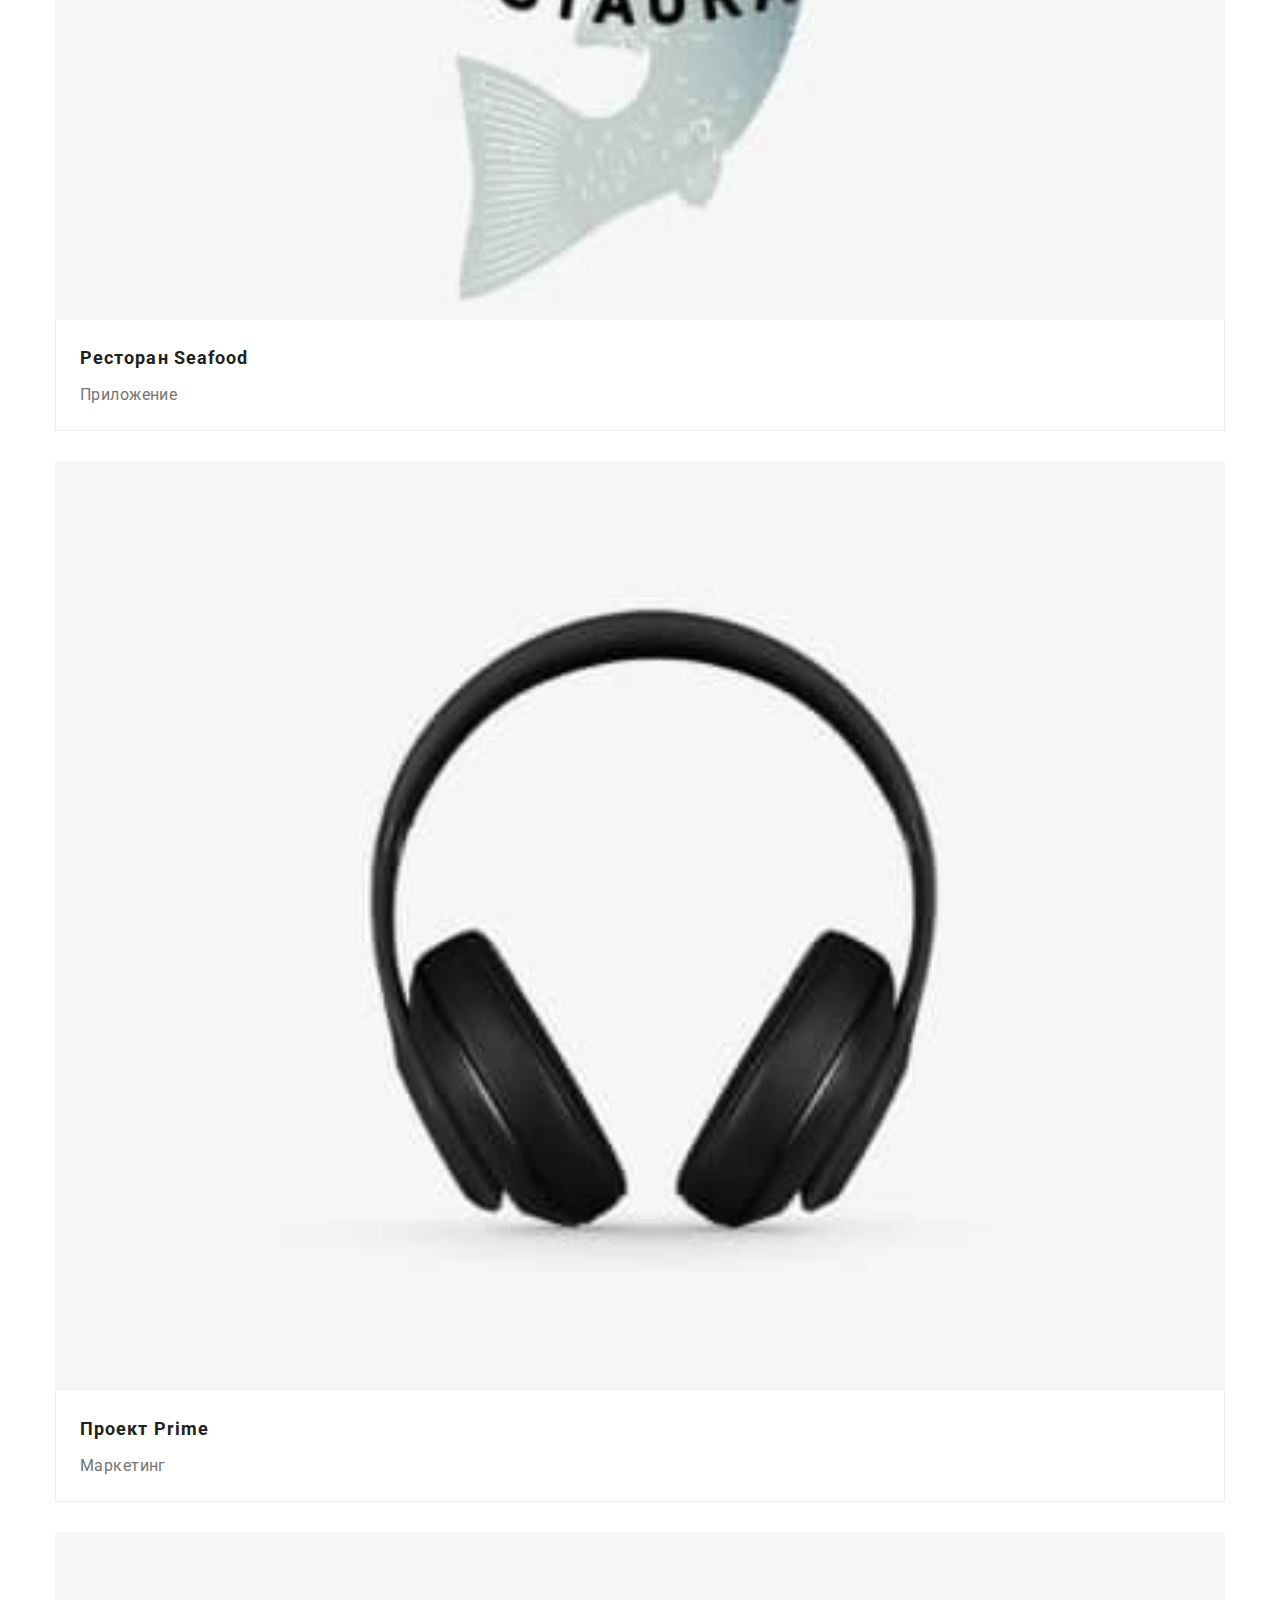
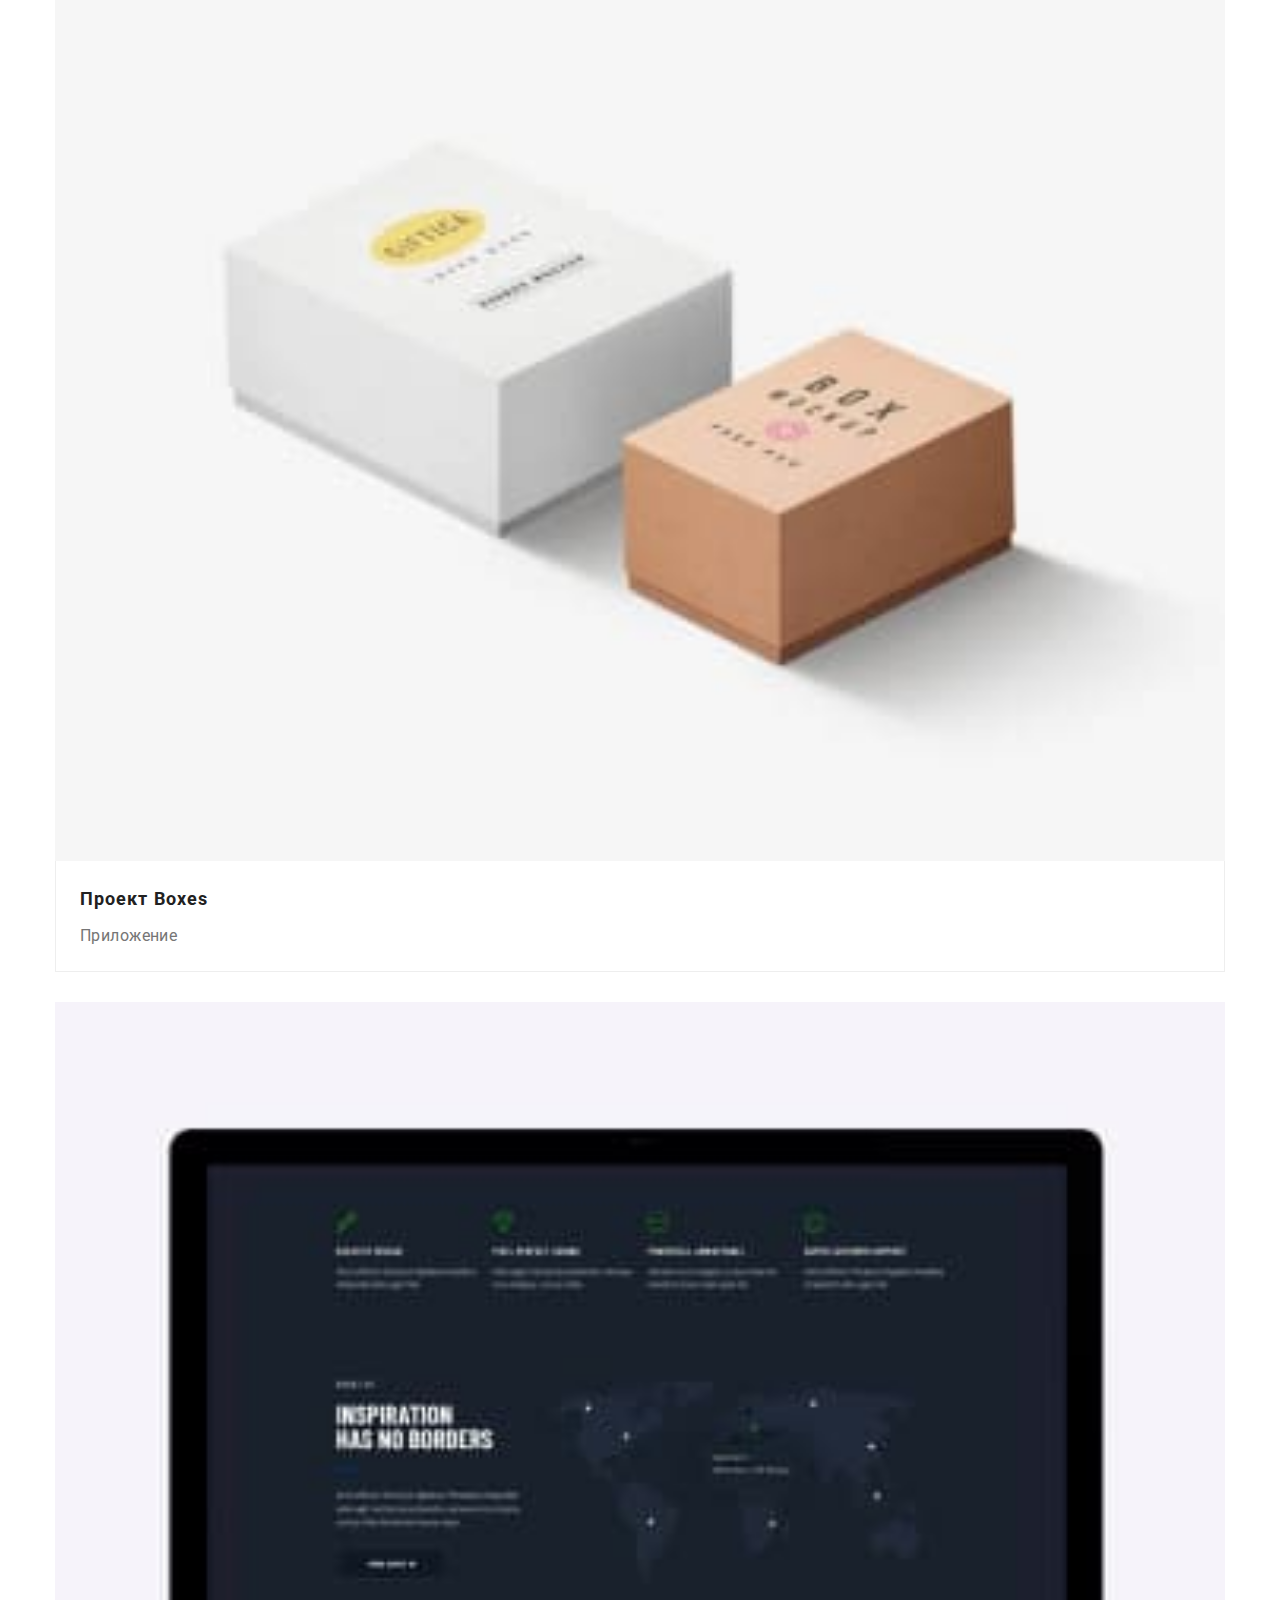
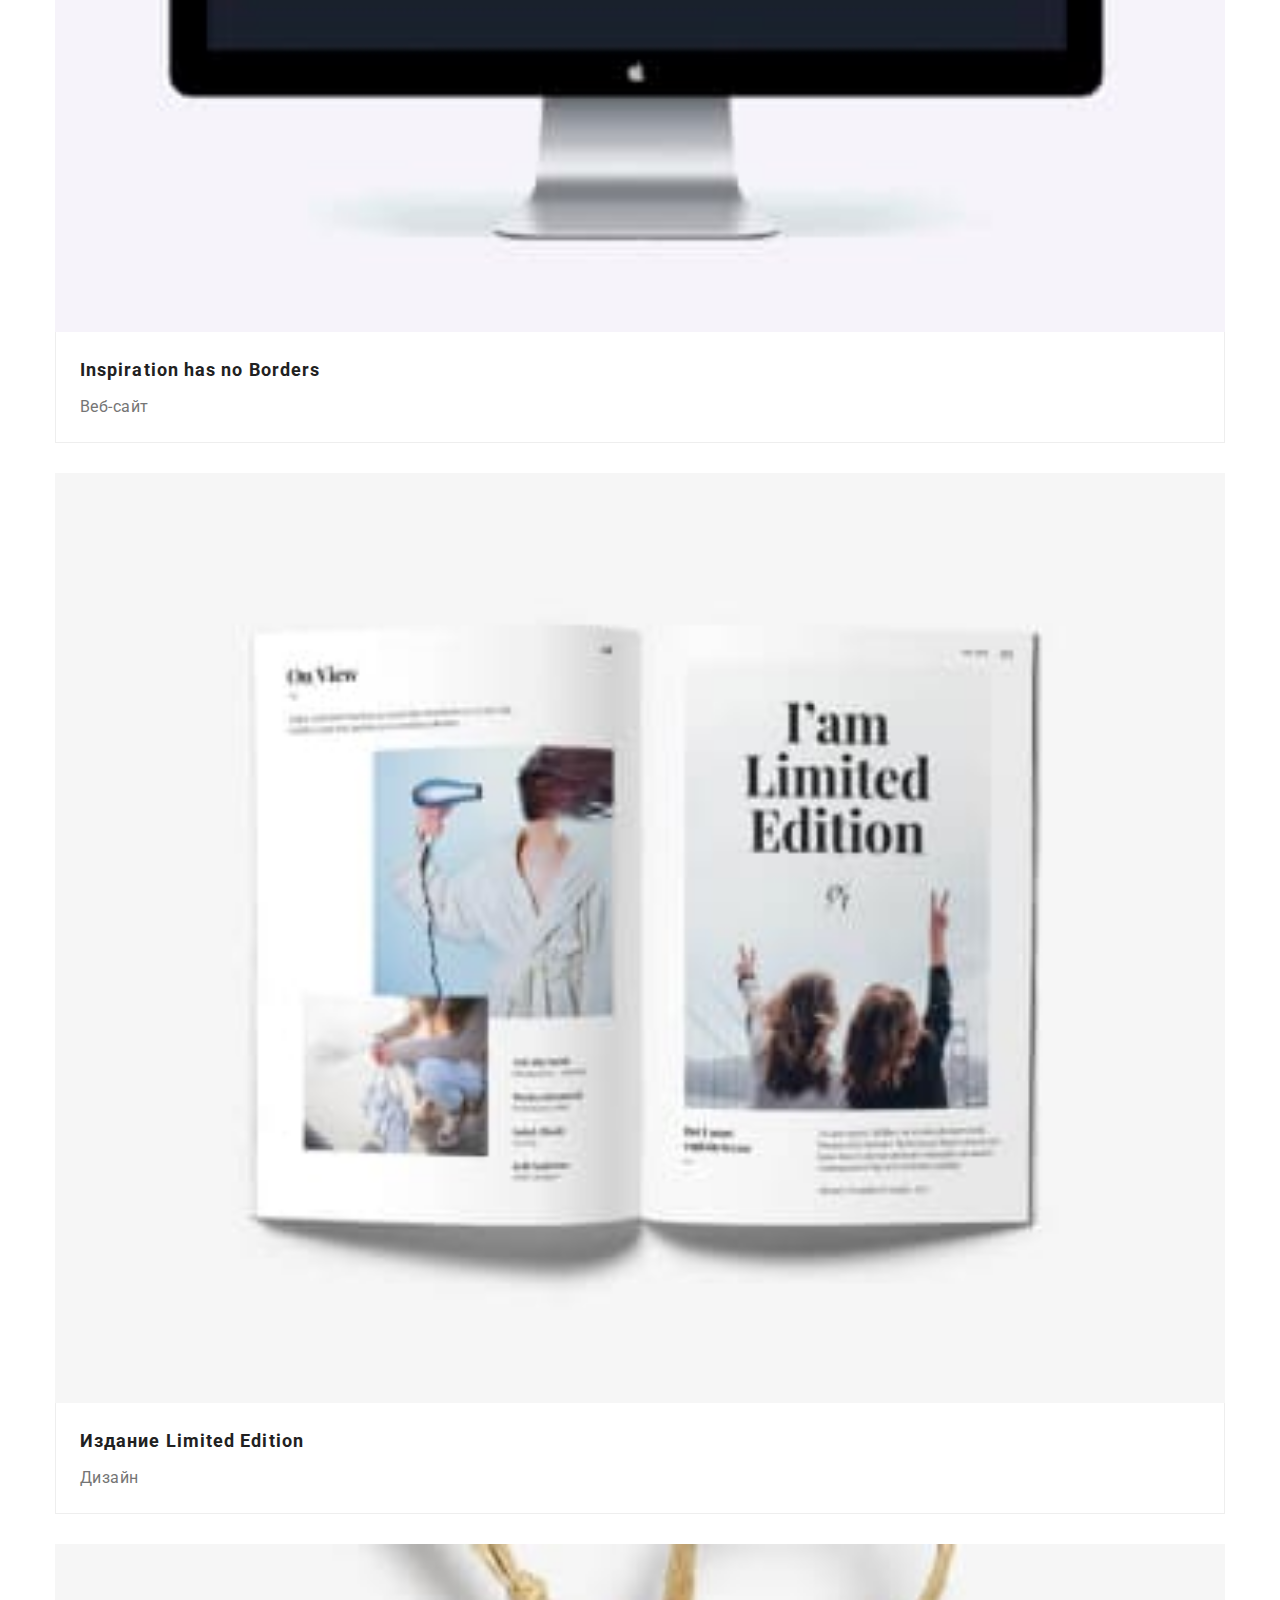
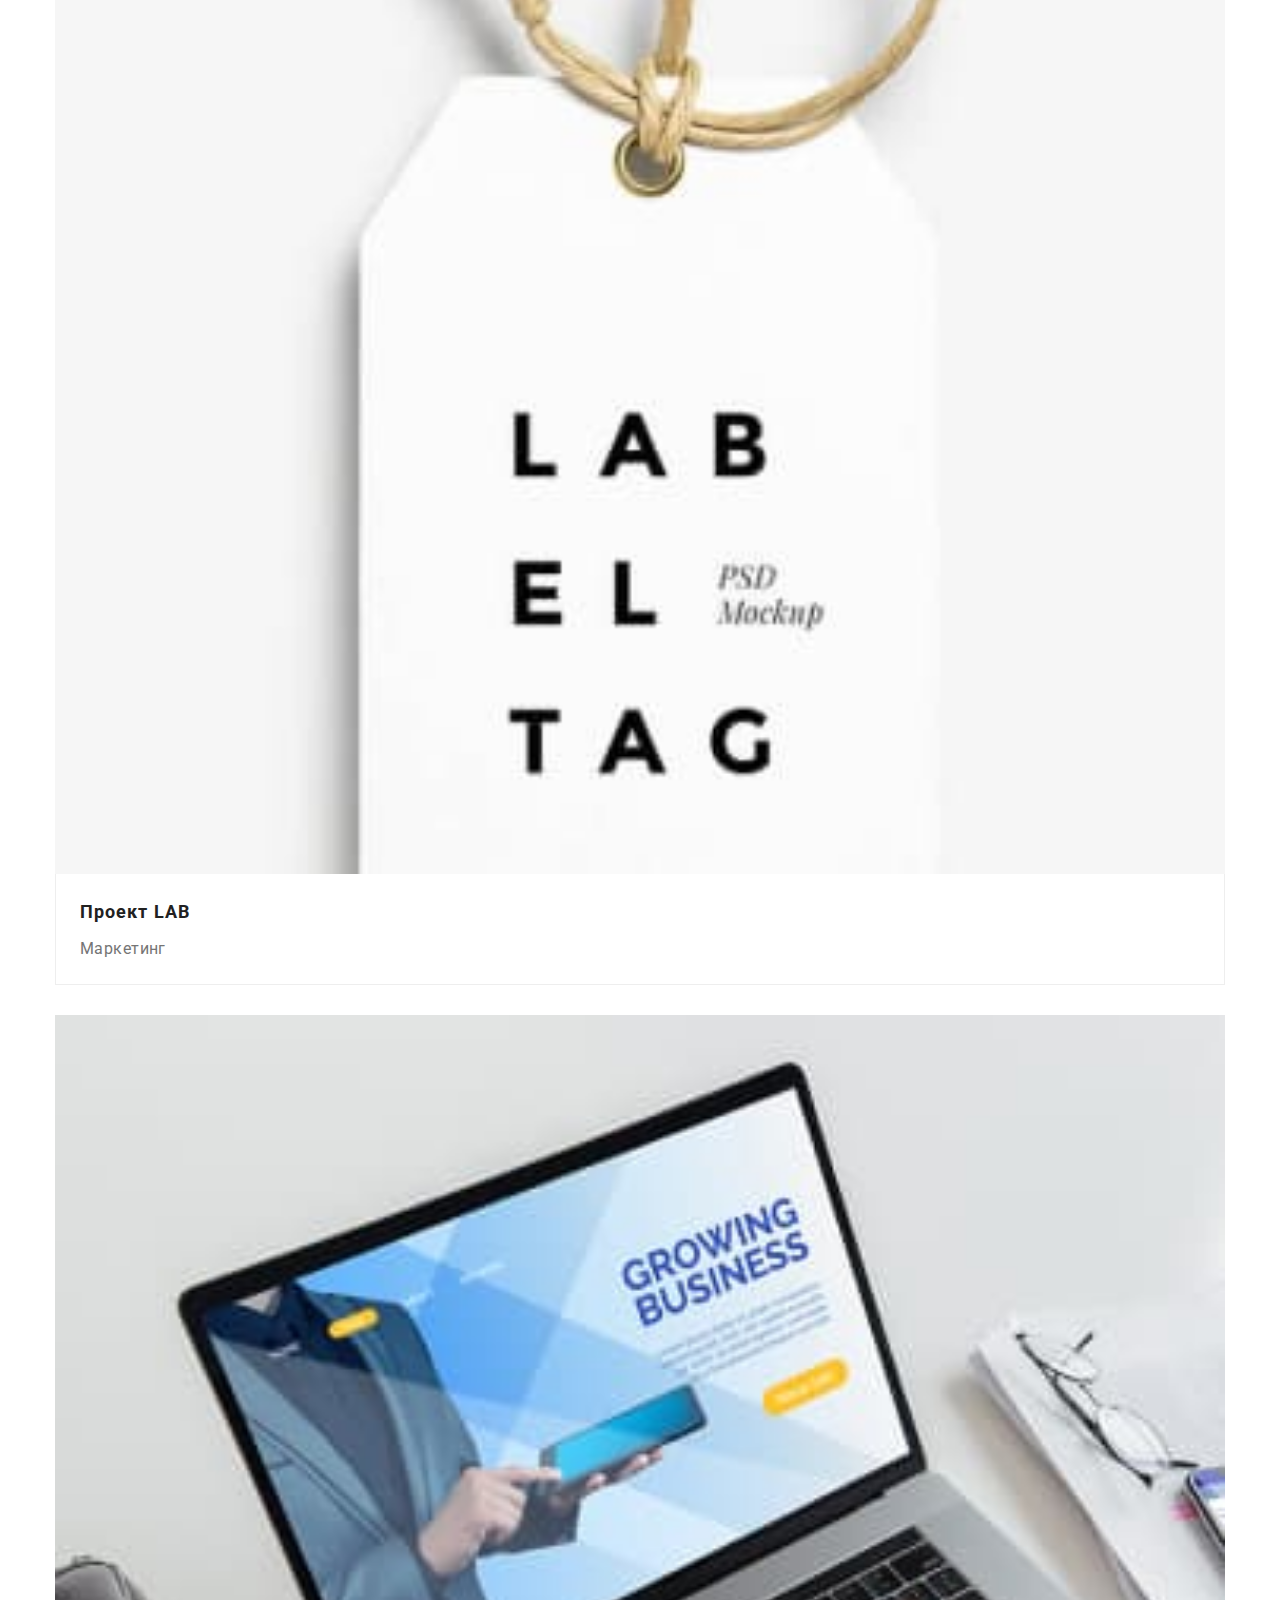
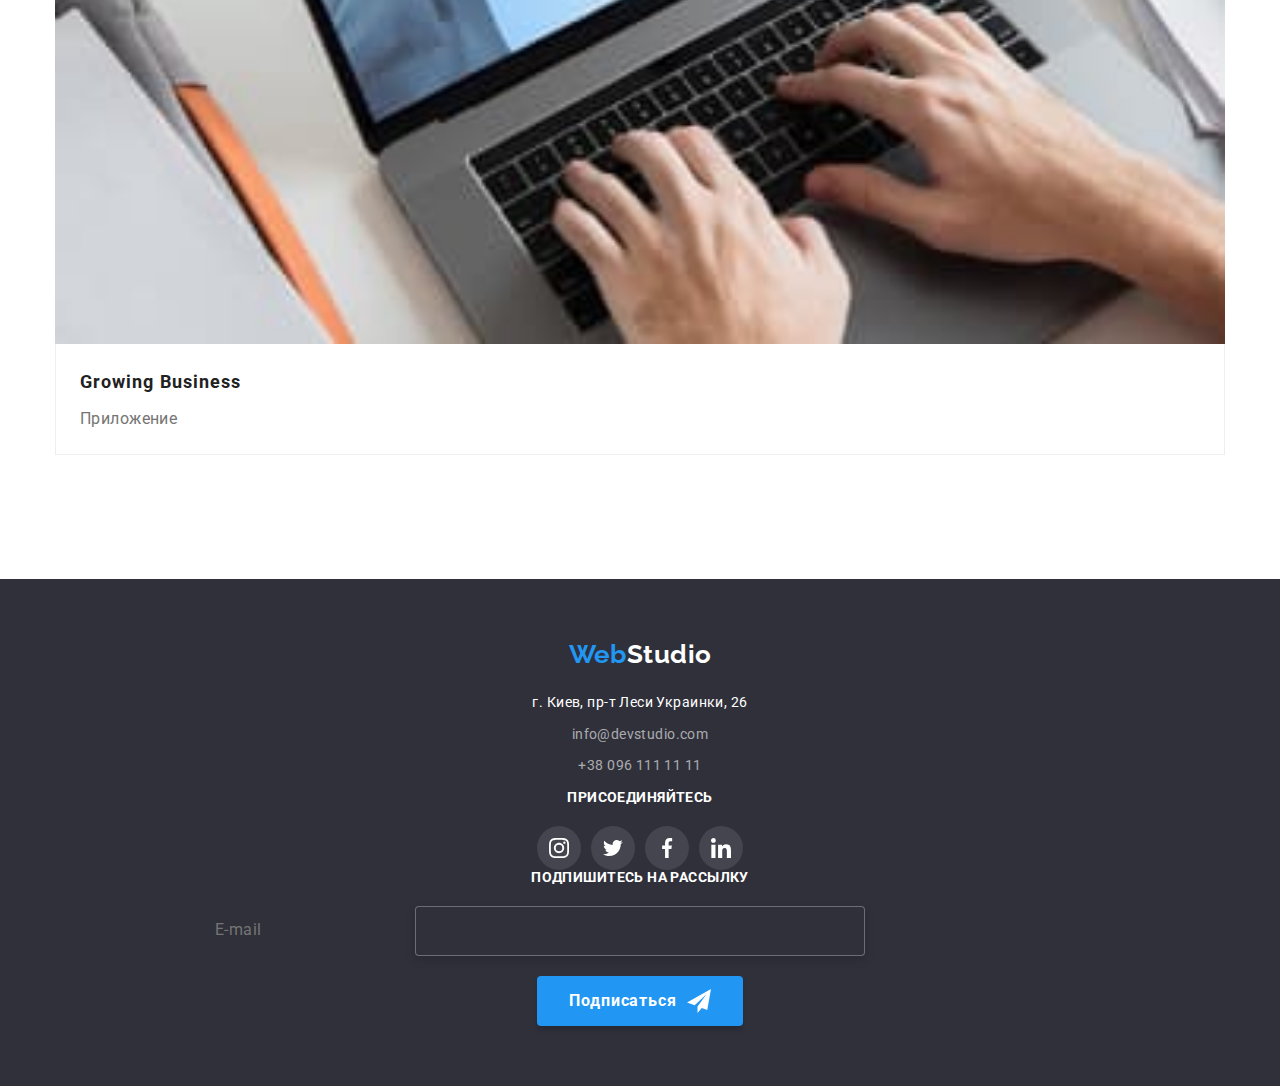
==== commit 22a53fbd: "V3" ====
--- a/portfolio.html
+++ b/portfolio.html
@@ -77,7 +77,7 @@
             <li class="prt-work__item">
               <a href="" class="portfolio-link">
                 <div class="portfolio-img">
-                  <img src="images/imgtechcriak.jpg" width="370" alt="Веб-сайт Технокряк" />
+                  <img src="images/imgtechcriak.jpg" alt="Веб-сайт Технокряк" />
                   <div class="text-contein">
                     <p class="text-contein__hidden-text">
                       Ресурс предлагает комплексные предложения с разным уровнем функционала и
@@ -95,7 +95,7 @@
             <li class="prt-work__item">
               <a href="" class="portfolio-link">
                 <div class="portfolio-img">
-                  <img src="images/imgneworlean.jpg" width="370" alt="Дизайн постер" />
+                  <img src="images/imgneworlean.jpg" alt="Дизайн постер" />
                   <div class="text-contein">
                     <p class="text-contein__hidden-text">
                       Ресурс предлагает комплексные предложения с разным уровнем функционала и
@@ -113,7 +113,7 @@
             <li class="prt-work__item">
               <a href="" class="portfolio-link">
                 <div class="portfolio-img">
-                  <img src="images/imgseafood.jpg" width="370" alt="приложение ресторана Seafood" />
+                  <img src="images/imgseafood.jpg" alt="приложение ресторана Seafood" />
                   <div class="text-contein">
                     <p class="text-contein__hidden-text">
                       Ресурс предлагает комплексные предложения с разным уровнем функционала и
@@ -131,7 +131,7 @@
             <li class="prt-work__item">
               <a href="" class="portfolio-link">
                 <div class="portfolio-img">
-                  <img src="images/imgprime.jpg" width="370" alt="Маркетинг проекта Prime" />
+                  <img src="images/imgprime.jpg" alt="Маркетинг проекта Prime" />
                   <div class="text-contein">
                     <p class="text-contein__hidden-text">
                       Ресурс предлагает комплексные предложения с разным уровнем функционала и
@@ -149,7 +149,7 @@
             <li class="prt-work__item">
               <a href="" class="portfolio-link">
                 <div class="portfolio-img">
-                  <img src="images/imgboxes.jpg" width="370" alt=" приложение проект Boxes" />
+                  <img src="images/imgboxes.jpg" alt=" приложение проект Boxes" />
                   <div class="text-contein">
                     <p class="text-contein__hidden-text">
                       Ресурс предлагает комплексные предложения с разным уровнем функционала и
@@ -167,11 +167,7 @@
             <li class="prt-work__item">
               <a href="" class="portfolio-link">
                 <div class="portfolio-img">
-                  <img
-                    src="images/imgborders.jpg"
-                    width="370"
-                    alt="страничка Inspiration has no Borders "
-                  />
+                  <img src="images/imgborders.jpg" alt="страничка Inspiration has no Borders " />
                   <div class="text-contein">
                     <p class="text-contein__hidden-text">
                       Ресурс предлагает комплексные предложения с разным уровнем функционала и
@@ -189,7 +185,7 @@
             <li class="prt-work__item">
               <a href="" class="portfolio-link">
                 <div class="portfolio-img">
-                  <img src="images/imglimid.jpg" width="370" alt="Дизайн издания LE" />
+                  <img src="images/imglimid.jpg" alt="Дизайн издания LE" />
                   <div class="text-contein">
                     <p class="text-contein__hidden-text">
                       Ресурс предлагает комплексные предложения с разным уровнем функционала и
@@ -207,7 +203,7 @@
             <li class="prt-work__item">
               <a href="" class="portfolio-link">
                 <div class="portfolio-img">
-                  <img src="images/imglab.jpg" width="370" alt="маркетинг проекта ЛАБ" />
+                  <img src="images/imglab.jpg" alt="маркетинг проекта ЛАБ" />
                   <div class="text-contein">
                     <p class="text-contein__hidden-text">
                       Ресурс предлагает комплексные предложения с разным уровнем функционала и
@@ -225,7 +221,7 @@
             <li class="prt-work__item">
               <a href="" class="portfolio-link">
                 <div class="portfolio-img">
-                  <img src="images/imgbissens.jpg" width="370" alt="приложение бизнеса" />
+                  <img src="images/imgbissens.jpg" alt="приложение бизнеса" />
                   <div class="text-contein">
                     <p class="text-contein__hidden-text">
                       Ресурс предлагает комплексные предложения с разным уровнем функционала и
--- a/css/main.min.css
+++ b/css/main.min.css
@@ -1,2 +1,2 @@
-h1,h2,h3,h4,h5,h6,p,ul{margin-top:0px;margin-bottom:0px;list-style-type:none;padding:0}a{text-decoration:none}.visually-hidden{position:absolute;white-space:nowrap;width:1px;height:1px;overflow:hidden;border:0;padding:0;clip:rect(0 0 0 0);-webkit-clip-path:inset(50%);clip-path:inset(50%);margin:-1px}body{font-family:"Roboto",sans-serif;background-color:#fff;color:#757575;font-weight:400;font-size:14px;line-height:1.71;letter-spacing:.03em}img{max-width:100%;height:auto;display:block}.section{padding-top:94px;padding-bottom:94px}.section__title{text-align:center;color:#212121;font-weight:700;font-size:36px;line-height:1.16;margin-bottom:50px}.container{width:1200px;margin-left:auto;margin-right:auto;padding-left:15px;padding-right:15px}.btn{min-width:200px;padding:10px 32px;border:none;border-radius:4px;background-color:#2196f3;color:#fff;font-weight:700;font-size:16px;line-height:1.88;text-align:center;letter-spacing:0.06em;cursor:pointer;-webkit-box-shadow:0px 4px 4px rgba(0,0,0,0.15);box-shadow:0px 4px 4px rgba(0,0,0,0.15);-webkit-transition:background-color 250ms cubic-bezier(0.4, 0, 0.2, 1),-webkit-box-shadow 250ms cubic-bezier(0.4, 0, 0.2, 1);transition:background-color 250ms cubic-bezier(0.4, 0, 0.2, 1),-webkit-box-shadow 250ms cubic-bezier(0.4, 0, 0.2, 1);transition:background-color 250ms cubic-bezier(0.4, 0, 0.2, 1),box-shadow 250ms cubic-bezier(0.4, 0, 0.2, 1);transition:background-color 250ms cubic-bezier(0.4, 0, 0.2, 1),box-shadow 250ms cubic-bezier(0.4, 0, 0.2, 1),-webkit-box-shadow 250ms cubic-bezier(0.4, 0, 0.2, 1)}.feateres__cart,.work__list,.team__list,.clients__card,.filtr__card{list-style-type:none;display:-webkit-box;display:-ms-flexbox;display:flex;padding-left:0px;padding-right:0px}.page-header__container{display:-webkit-box;display:-ms-flexbox;display:flex;-webkit-box-align:center;-ms-flex-align:center;align-items:center;-webkit-box-pack:justify;-ms-flex-pack:justify;justify-content:space-between}.page-header{border-bottom:1px solid #ececec}.logo{font-family:"Raleway",sans-serif;color:#000;font-weight:700;font-size:26px;line-height:1.2;-webkit-transition:color 250ms cubic-bezier(0.4, 0, 0.2, 1);transition:color 250ms cubic-bezier(0.4, 0, 0.2, 1)}.logo::before{content:'Web';color:#2196f3}.logo:hover,.logo:focus{color:#2196f3}.footer__logo{display:block;color:#fff;margin-bottom:20px}.site-nav{margin-left:93px;list-style-type:none;display:-webkit-box;display:-ms-flexbox;display:flex;padding-left:0px;padding-right:0px}.site-nav__item{display:-webkit-box;display:-ms-flexbox;display:flex}.site-nav__item:not(:first-child){margin-left:50px}.site-nav__link{display:-webkit-box;display:-ms-flexbox;display:flex;padding-top:32px;padding-bottom:32px;position:relative;color:#212121;font-weight:500;line-height:1.14;letter-spacing:0.02em;-webkit-transition:color 250ms cubic-bezier(0.4, 0, 0.2, 1);transition:color 250ms cubic-bezier(0.4, 0, 0.2, 1)}.site-nav__link:hover,.site-nav__link:focus{color:#2196f3}.site-nav__link--active{color:#2196f3}.site-nav__link--active:after{content:'';position:absolute;bottom:-1px;left:0;width:100%;height:4px;border-radius:2px;background:#2196f3}.contact{display:-webkit-box;display:-ms-flexbox;display:flex;margin-left:auto}.contact__email,.contact__tel{margin-right:10px;-ms-flex-item-align:center;-ms-grid-row-align:center;align-self:center;fill:currentColor}.contact__item{margin-left:50px}.contact__link{display:-webkit-box;display:-ms-flexbox;display:flex;-webkit-box-pack:center;-ms-flex-pack:center;justify-content:center;-webkit-box-align:center;-ms-flex-align:center;align-items:center;padding-top:32px;padding-bottom:32px;color:#757575;font-weight:500;line-height:1.14;letter-spacing:0.02em;-webkit-transition:color 250ms cubic-bezier(0.4, 0, 0.2, 1);transition:color 250ms cubic-bezier(0.4, 0, 0.2, 1)}.contact__link:hover,.contact__link:focus{color:#2196f3;fill:#2196f3}.hero{max-width:1600px;height:600px;margin-left:auto;margin-right:auto;padding-top:200px;padding-bottom:200px;background-image:-webkit-gradient(linear, left top, right top, from(rgba(47,48,58,0.4)), to(rgba(47,48,58,0.4))),url(../images/bgr.jpg);background-image:linear-gradient(to right, rgba(47,48,58,0.4), rgba(47,48,58,0.4)),url(../images/bgr.jpg);background-size:cover;background-repeat:no-repeat;background-position:center;background-color:#c4c4c4;text-align:center}.hero__title{margin-bottom:30px;font-weight:900;font-size:44px;line-height:1.36;letter-spacing:0.06em;text-transform:uppercase;color:#fff}.btn:hover,.btn:focus{background-color:#188ce8}.backdrop{position:fixed;top:0;left:0;width:100%;height:100%;background-color:rgba(0,0,0,0.2);z-index:99;opacity:1;-webkit-transition:opacity 250ms cubic-bezier(0.4, 0, 0.2, 1);transition:opacity 250ms cubic-bezier(0.4, 0, 0.2, 1)}.backdrop.is-hidden{opacity:0;pointer-events:none}.backdrop.is-hidden .modal{-webkit-transform:translate(-50%, -50%) scale(0.8);transform:translate(-50%, -50%) scale(0.8)}.modal{position:absolute;top:50%;left:50%;width:528px;border-radius:4px;background-color:#fff;padding:40px;-webkit-box-shadow:0px 1px 3px rgba(0,0,0,0.12),0px 1px 1px rgba(0,0,0,0.14),0px 2px 1px rgba(0,0,0,0.2);box-shadow:0px 1px 3px rgba(0,0,0,0.12),0px 1px 1px rgba(0,0,0,0.14),0px 2px 1px rgba(0,0,0,0.2);border-radius:4px;-webkit-transform:translate(-50%, -50%) scale(1);transform:translate(-50%, -50%) scale(1);-webkit-transition:-webkit-transform 250ms cubic-bezier(0.4, 0, 0.2, 1);transition:-webkit-transform 250ms cubic-bezier(0.4, 0, 0.2, 1);transition:transform 250ms cubic-bezier(0.4, 0, 0.2, 1);transition:transform 250ms cubic-bezier(0.4, 0, 0.2, 1), -webkit-transform 250ms cubic-bezier(0.4, 0, 0.2, 1)}.btn-close{display:-webkit-box;display:-ms-flexbox;display:flex;-webkit-box-pack:center;-ms-flex-pack:center;justify-content:center;-webkit-box-align:center;-ms-flex-align:center;align-items:center;position:absolute;top:8px;right:8px;color:#000;width:30px;height:30px;border-radius:50%;background:#fff;border:1px solid rgba(0,0,0,0.1);padding:6px;cursor:pointer;-webkit-transition:color 250ms cubic-bezier(0.4, 0, 0.2, 1);transition:color 250ms cubic-bezier(0.4, 0, 0.2, 1)}.btn-close:hover,.btn-close:focus{color:#2196f3}.btn-close__icone-close{fill:currentColor}.modal__group{position:relative;display:-webkit-box;display:-ms-flexbox;display:flex;-webkit-box-orient:vertical;-webkit-box-direction:normal;-ms-flex-direction:column;flex-direction:column;color:#212121}.modal__text{color:#000;font-weight:700;font-size:20px;line-height:1.15;margin-bottom:12px}.modal__label{display:block;font-size:12px;line-height:1.16;letter-spacing:0.01em;margin-bottom:4px;margin-top:10px;text-align:start;color:#757575}.modal__input{height:40px;padding:11px 12px 11px 42px;outline:none;border:1px solid rgba(33,33,33,0.2);border-radius:4px;-webkit-transition:border 250ms cubic-bezier(0.4, 0, 0.2, 1);transition:border 250ms cubic-bezier(0.4, 0, 0.2, 1)}.modal__input:focus{border:1px solid #2196f3}.modal__icon{position:absolute;top:50%;left:15px;-webkit-transform:translateY(-50%);transform:translateY(-50%);fill:currentColor;-webkit-transition:fill 250ms cubic-bezier(0.4, 0, 0.2, 1);transition:fill 250ms cubic-bezier(0.4, 0, 0.2, 1)}.modal__input:focus ~ .modal__icon{fill:#2196f3}.modal__textarea{resize:none;padding:12px 16px;margin-bottom:20px;height:120px}.modal__textarea::-webkit-input-placeholder{color:rgba(117,117,117,0.5)}.modal__textarea:-ms-input-placeholder{color:rgba(117,117,117,0.5)}.modal__textarea::-ms-input-placeholder{color:rgba(117,117,117,0.5)}.modal__textarea::placeholder{color:rgba(117,117,117,0.5)}.checkbox{position:relative;display:-webkit-box;display:-ms-flexbox;display:flex;margin-bottom:30px;-webkit-box-align:center;-ms-flex-align:center;align-items:center}.checkbox__label{display:inline-block;padding-left:32px}.checkbox__icon-checked{position:absolute;top:50%;left:12px;-webkit-transform:translateY(-50%);transform:translateY(-50%);display:inline-block;width:16px;height:15px;border:1px solid #212121;pointer-events:none;border-radius:2px;-webkit-transition:background-color 250ms cubic-bezier(0.4, 0, 0.2, 1);transition:background-color 250ms cubic-bezier(0.4, 0, 0.2, 1)}.checkbox__input{display:inline-block;position:absolute;white-space:nowrap;width:1px;height:1px;overflow:hidden;border:0;padding:0;clip:rect(0 0 0 0);-webkit-clip-path:inset(50%);clip-path:inset(50%);margin:-1px;-webkit-transition:fill 250ms cubic-bezier(0.4, 0, 0.2, 1);transition:fill 250ms cubic-bezier(0.4, 0, 0.2, 1)}.checkbox__input:checked ~ .checkbox__icon-checked{background-image:url(../images/icon-check.svg);background-position:center;background-size:contain;background-repeat:no-repeat;background-color:#2196f3;border-color:#2196f3}.checkbox__input:focus ~ .checkbox__icon-checked{border:1px solid #2196f3}.checkbox__link{color:#2196f3;text-decoration:underline}.checkbox__link:hover,.checkbox__link:focus{text-decoration:none}.feateres__item{width:calc((100% - 90px) / 4)}.feateres__item:not(:first-child){margin-left:30px}.feateres__icon{display:block;width:100%;padding:25px 100px;margin-bottom:30px;text-align:center;background-color:#f5f4fa}.feateres__title{color:#212121;font-weight:700;font-size:14px;line-height:1.14;text-transform:uppercase;margin-bottom:10px}.work__list{-ms-flex-wrap:wrap;flex-wrap:wrap}.section--padding-null{padding-top:0px}.work__item{position:relative;width:calc((100% - 60px) / 3);margin-right:30px}.work__item:nth-child(3n){margin-right:0px}.work__description{display:-webkit-box;display:-ms-flexbox;display:flex;-webkit-box-pack:center;-ms-flex-pack:center;justify-content:center;-webkit-box-align:center;-ms-flex-align:center;align-items:center;position:absolute;width:100%;height:70px;bottom:0;left:0;text-align:center;background:rgba(47,48,58,0.8)}.work__text{font-weight:700;font-size:14px;text-transform:uppercase;color:#fff}.team__list{-ms-flex-wrap:wrap;flex-wrap:wrap}.section--bgr-grey{background-color:#f5f4fa}.team__item{display:block;background-color:#fff;text-align:center;width:calc((100% - 90px) / 4);margin-right:30px;-webkit-box-shadow:0px 1px 3px rgba(0,0,0,0.12),0px 1px 1px rgba(0,0,0,0.14),0px 2px 1px rgba(0,0,0,0.2);box-shadow:0px 1px 3px rgba(0,0,0,0.12),0px 1px 1px rgba(0,0,0,0.14),0px 2px 1px rgba(0,0,0,0.2);border-radius:0px 0px 4px 4px}.team__item:nth-child(4n){margin-right:0px}.team__card{padding:30px 0}.team__title{margin-bottom:10px;font-weight:500;font-size:16px;line-height:1.18;color:#212121}.team__text{font-size:16px;line-height:1.18}.social-network{padding:0 32px;margin-top:16px;display:-webkit-box;display:-ms-flexbox;display:flex;-webkit-box-pack:center;-ms-flex-pack:center;justify-content:center;-webkit-box-align:center;-ms-flex-align:center;align-items:center}.social-network__item:not(:first-child){margin-left:10px}.social-network__link{display:-webkit-box;display:-ms-flexbox;display:flex;-webkit-box-pack:center;-ms-flex-pack:center;justify-content:center;-webkit-box-align:center;-ms-flex-align:center;align-items:center;width:44px;height:44px;border-radius:50%;border:none;background-color:#fff;color:#afb1b8;-webkit-transition:color 250ms cubic-bezier(0.4, 0, 0.2, 1),background-color 250ms cubic-bezier(0.4, 0, 0.2, 1);transition:color 250ms cubic-bezier(0.4, 0, 0.2, 1),background-color 250ms cubic-bezier(0.4, 0, 0.2, 1)}.social-network__link:hover,.social-network__link:focus{color:#fff;background-color:#2196f3}.social-network__icon{fill:currentColor}.clients__card{text-align:center;padding:0;margin:0 -15px}.clients__item{width:calc((100% - 180px) / 6);margin:0 15px}.clients__icon{fill:currentColor;display:block;width:100%}.clients__link{text-decoration:none;display:block;padding:16px 32px;border:1px solid #afb1b8;border-radius:4px;color:#afb1b8;cursor:pointer;-webkit-transition:color 250ms cubic-bezier(0.4, 0, 0.2, 1),border 250ms cubic-bezier(0.4, 0, 0.2, 1);transition:color 250ms cubic-bezier(0.4, 0, 0.2, 1),border 250ms cubic-bezier(0.4, 0, 0.2, 1)}.clients__link:hover,.clients__link:focus{color:#2196f3;border:1px solid #2196f3}.footer{padding-top:60px;padding-bottom:60px;background-color:#2f303a}.adres__card{list-style-type:none;padding-left:0px}.adres__item{display:block}.adres__item:not(:last-child){margin-bottom:9px}.adres{font-style:normal;display:block;width:231px}.adres__link{color:#ffffff99;text-decoration:none;-webkit-transition:color 250ms cubic-bezier(0.4, 0, 0.2, 1);transition:color 250ms cubic-bezier(0.4, 0, 0.2, 1)}.adres__link:focus,.adres__link:hover{color:#2196f3}.adres__text{color:#fff}.footer-social{display:-webkit-box;display:-ms-flexbox;display:flex;-webkit-box-pack:center;-ms-flex-pack:center;justify-content:center}.social-adres{margin-top:12px;margin-left:70px}.social-network--pdl-null{margin-top:0;padding:0}.social-adres__label{color:#fff;line-height:1.13;text-transform:uppercase;margin-bottom:20px}.social-network__link--bgr-light{background:rgba(255,255,255,0.1)}.social-network__icon--white{fill:#fff}.subscribe{margin-left:94px;margin-top:12px}.subscribe__btn{display:-webkit-box;display:-ms-flexbox;display:flex;-webkit-box-pack:center;-ms-flex-pack:center;justify-content:center;-webkit-box-align:center;-ms-flex-align:center;align-items:center;margin-left:12px}.subscribe__form{display:-webkit-box;display:-ms-flexbox;display:flex;position:relative}.subscribe__input{padding:15px 16px;width:358px;height:50px;border:1px solid rgba(255,255,255,0.3);background-color:#2f303a;-webkit-filter:drop-shadow(0px 4px 4px rgba(0,0,0,0.15));filter:drop-shadow(0px 4px 4px rgba(0,0,0,0.15));border-radius:4px;color:#fff;font-size:16px;line-height:1.25}.subscribe__label{position:absolute;font-size:16px;line-height:1.25;display:-webkit-box;display:-ms-flexbox;display:flex;-webkit-box-align:center;-ms-flex-align:center;align-items:center;color:#757575;top:50%;left:16px;-webkit-transform:translateY(-50%);transform:translateY(-50%);-webkit-transition:-webkit-transform 250ms linear;transition:-webkit-transform 250ms linear;transition:transform 250ms linear;transition:transform 250ms linear, -webkit-transform 250ms linear}.subscribe__input:focus+.subscribe__label,.subscribe__input:not(:placeholder-shown)+.subscribe__label{-webkit-transform:translate(-70px, -50%);transform:translate(-70px, -50%)}.subscribe__icon{margin-left:10px}.subscribe__text{color:#fff;line-height:1.13;text-transform:uppercase;margin-bottom:20px}.filtr__card{-webkit-box-pack:center;-ms-flex-pack:center;justify-content:center;padding-bottom:50px}.btn-portfolio{background-color:#f5f4fa;color:#212121;font-family:'Roboto', sans-serif;font-weight:500;font-size:16px;line-height:1.62;text-align:center;cursor:pointer;min-height:38px;min-width:73px;padding:6px 22px;border:none;border-radius:4px;-webkit-transition:background-color 250ms cubic-bezier(0.4, 0, 0.2, 1),color 250ms var(--cubik),-webkit-box-shadow 250ms cubic-bezier(0.4, 0, 0.2, 1);transition:background-color 250ms cubic-bezier(0.4, 0, 0.2, 1),color 250ms var(--cubik),-webkit-box-shadow 250ms cubic-bezier(0.4, 0, 0.2, 1);transition:background-color 250ms cubic-bezier(0.4, 0, 0.2, 1),color 250ms var(--cubik),box-shadow 250ms cubic-bezier(0.4, 0, 0.2, 1);transition:background-color 250ms cubic-bezier(0.4, 0, 0.2, 1),color 250ms var(--cubik),box-shadow 250ms cubic-bezier(0.4, 0, 0.2, 1),-webkit-box-shadow 250ms cubic-bezier(0.4, 0, 0.2, 1)}.btn-portfolio:hover,.btn-portfolio:focus{background-color:#2196f3;color:#fff;-webkit-box-shadow:0px 3px 1px rgba(0,0,0,0.1),0px 1px 2px rgba(0,0,0,0.08),0px 2px 2px rgba(0,0,0,0.12);box-shadow:0px 3px 1px rgba(0,0,0,0.1),0px 1px 2px rgba(0,0,0,0.08),0px 2px 2px rgba(0,0,0,0.12)}.btn-portfolio--active{background-color:#2196f3;color:#fff;-webkit-box-shadow:0px 3px 1px rgba(0,0,0,0.1),0px 1px 2px rgba(0,0,0,0.08),0px 2px 2px rgba(0,0,0,0.12);box-shadow:0px 3px 1px rgba(0,0,0,0.1),0px 1px 2px rgba(0,0,0,0.08),0px 2px 2px rgba(0,0,0,0.12)}.filtr__item:not(:first-child){margin-left:8px}.prt-work{margin:-15px;display:-webkit-box;display:-ms-flexbox;display:flex;-ms-flex-wrap:wrap;flex-wrap:wrap}.prt-work__item{width:calc((100% - 6 * 15px) / 3);margin:15px}.text-contein{display:-webkit-box;display:-ms-flexbox;display:flex;-webkit-box-pack:center;-ms-flex-pack:center;justify-content:center;-webkit-box-align:center;-ms-flex-align:center;align-items:center;position:absolute;width:100%;height:100%;padding:0px 24px;background:rgba(33,150,243,0.9);overflow:hidden;-webkit-transform:translateY(0%);transform:translateY(0%);-webkit-transition:-webkit-transform 250ms cubic-bezier(0.4, 0, 0.2, 1);transition:-webkit-transform 250ms cubic-bezier(0.4, 0, 0.2, 1);transition:transform 250ms cubic-bezier(0.4, 0, 0.2, 1);transition:transform 250ms cubic-bezier(0.4, 0, 0.2, 1), -webkit-transform 250ms cubic-bezier(0.4, 0, 0.2, 1)}.portfolio-link:hover .text-contein,.portfolio-link:focus .text-contein{-webkit-transform:translateY(-100%);transform:translateY(-100%)}.project{padding:20px 24px;border-right:1px solid #eee;border-left:1px solid #eee;border-bottom:1px solid #eee}.project__title{margin-bottom:4px;font-weight:700;font-size:18px;line-height:2;letter-spacing:0.06em}.project__text{font-size:16px;line-height:1.88}.portfolio-link{display:block;text-decoration:none;color:#212121;-webkit-transition:-webkit-box-shadow 250ms cubic-bezier(0.4, 0, 0.2, 1);transition:-webkit-box-shadow 250ms cubic-bezier(0.4, 0, 0.2, 1);transition:box-shadow 250ms cubic-bezier(0.4, 0, 0.2, 1);transition:box-shadow 250ms cubic-bezier(0.4, 0, 0.2, 1), -webkit-box-shadow 250ms cubic-bezier(0.4, 0, 0.2, 1)}.portfolio-link:focus,.portfolio-link:hover{-webkit-box-shadow:0px 1px 1px rgba(0,0,0,0.12),0px 4px 4px rgba(0,0,0,0.06),1px 4px 6px rgba(0,0,0,0.16);box-shadow:0px 1px 1px rgba(0,0,0,0.12),0px 4px 4px rgba(0,0,0,0.06),1px 4px 6px rgba(0,0,0,0.16)}.portfolio-img{position:relative;overflow:hidden}.text-contein__hidden-text{font-size:18px;line-height:1.56;color:#fff}
+h1,h2,h3,h4,h5,h6,p,ul{margin-top:0px;margin-bottom:0px;list-style-type:none;padding:0}a{text-decoration:none}.visually-hidden{position:absolute;white-space:nowrap;width:1px;height:1px;overflow:hidden;border:0;padding:0;clip:rect(0 0 0 0);-webkit-clip-path:inset(50%);clip-path:inset(50%);margin:-1px}body{font-family:"Roboto",sans-serif;background-color:#fff;color:#757575;font-weight:400;font-size:14px;line-height:1.71;letter-spacing:.03em}img{width:100%;height:auto;display:block}.section{padding-top:60px;padding-bottom:60px}@media screen and (min-width: 1200px){.section{padding-top:94px;padding-bottom:94px}}.section__title{text-align:center;color:#212121;font-weight:700;font-size:36px;line-height:1.16;margin-bottom:30px}@media screen and (min-width: 1200px){.section__title{margin-bottom:50px}}.container{max-width:480px;margin-left:auto;margin-right:auto;padding-left:15px;padding-right:15px}@media screen and (min-width: 768px){.container{max-width:768px}}@media screen and (min-width: 1200px){.container{max-width:1200px}}.btn{min-width:200px;height:50px;padding:10px 32px;border:none;border-radius:4px;background-color:#2196f3;color:#fff;font-weight:700;font-size:16px;line-height:1.88;text-align:center;letter-spacing:0.06em;cursor:pointer;-webkit-box-shadow:0px 4px 4px rgba(0,0,0,0.15);box-shadow:0px 4px 4px rgba(0,0,0,0.15);-webkit-transition:background-color 250ms cubic-bezier(0.4, 0, 0.2, 1),-webkit-box-shadow 250ms cubic-bezier(0.4, 0, 0.2, 1);transition:background-color 250ms cubic-bezier(0.4, 0, 0.2, 1),-webkit-box-shadow 250ms cubic-bezier(0.4, 0, 0.2, 1);transition:background-color 250ms cubic-bezier(0.4, 0, 0.2, 1),box-shadow 250ms cubic-bezier(0.4, 0, 0.2, 1);transition:background-color 250ms cubic-bezier(0.4, 0, 0.2, 1),box-shadow 250ms cubic-bezier(0.4, 0, 0.2, 1),-webkit-box-shadow 250ms cubic-bezier(0.4, 0, 0.2, 1)}.feateres__cart,.team__list,.clients__card,.filtr__card{list-style-type:none;padding-left:0px;padding-right:0px}.page-header__container{display:-webkit-box;display:-ms-flexbox;display:flex;-webkit-box-align:center;-ms-flex-align:center;align-items:center}.page-header{border-bottom:1px solid #ececec}.logo{font-family:"Raleway",sans-serif;color:#000;font-weight:700;font-size:24px;line-height:1.2;padding-top:16px;padding-bottom:16px;-webkit-transition:color 250ms cubic-bezier(0.4, 0, 0.2, 1);transition:color 250ms cubic-bezier(0.4, 0, 0.2, 1)}.logo::before{content:'Web';color:#2196f3}.logo:hover,.logo:focus{color:#2196f3}@media screen and (min-width: 1200px){.logo{font-size:26px}}.footer__logo{display:block;color:#fff;margin-bottom:20px;padding:0}@media screen and (min-width: 768px){.site-nav{list-style-type:none;display:-webkit-box;display:-ms-flexbox;display:flex;padding-left:0px;padding-right:0px}}.site-nav__item{display:-webkit-box;display:-ms-flexbox;display:flex}.site-nav__item:not(:first-child){margin-left:50px}.site-nav__link{display:-webkit-box;display:-ms-flexbox;display:flex;padding-top:32px;padding-bottom:32px;position:relative;color:#212121;font-weight:500;line-height:1.14;letter-spacing:0.02em;-webkit-transition:color 250ms cubic-bezier(0.4, 0, 0.2, 1);transition:color 250ms cubic-bezier(0.4, 0, 0.2, 1)}.site-nav__link:hover,.site-nav__link:focus{color:#2196f3}.site-nav__link--active{color:#2196f3}.site-nav__link--active:after{content:'';position:absolute;bottom:-1px;left:0;width:100%;height:4px;border-radius:2px;background:#2196f3}.page-heder__nav-contact{display:none}@media screen and (min-width: 768px){.page-heder__nav-contact{margin-left:88px;display:-webkit-box;display:-ms-flexbox;display:flex;-webkit-box-align:center;-ms-flex-align:center;align-items:center}}@media screen and (min-width: 1200px){.page-heder__nav-contact{margin-left:93px}}.contact{display:none}@media screen and (min-width: 768px){.contact{display:block;margin-left:auto}.contact__email,.contact__tel{margin-right:10px;-ms-flex-item-align:center;-ms-grid-row-align:center;align-self:center;fill:currentColor}}@media screen and (min-width: 1200px){.contact{display:-webkit-box;display:-ms-flexbox;display:flex}}.contact__item:not(:last-child){margin-bottom:10px}@media screen and (min-width: 1200x){.contact__item:not(:last-child){margin-right:50px}}.contact__link{display:-webkit-box;display:-ms-flexbox;display:flex;-webkit-box-pack:center;-ms-flex-pack:center;justify-content:center;-webkit-box-align:center;-ms-flex-align:center;align-items:center;color:#757575;font-weight:500;font-size:12px;line-height:1.14;letter-spacing:0.02em;-webkit-transition:color 250ms cubic-bezier(0.4, 0, 0.2, 1);transition:color 250ms cubic-bezier(0.4, 0, 0.2, 1)}.contact__link:hover,.contact__link:focus{color:#2196f3;fill:#2196f3}@media screen and (min-width: 1200px){.contact__link{padding-top:32px;padding-bottom:32px}}.hero{max-width:480px;margin-left:auto;margin-right:auto;text-align:center;background-size:cover;background-repeat:no-repeat;background-position:center;background-color:#c4c4c4;padding-top:118px;padding-bottom:118px;background-image:-webkit-gradient(linear, left top, right top, from(rgba(47,48,58,0.4)), to(rgba(47,48,58,0.4))),url(../../images/hero-mobile-x1.jpg);background-image:linear-gradient(to right, rgba(47,48,58,0.4), rgba(47,48,58,0.4)),url(../../images/hero-mobile-x1.jpg)}.hero__title{font-weight:900;font-size:26px;line-height:1.62;letter-spacing:0.06em;text-transform:uppercase;color:#fff;margin-bottom:30px}.btn:hover,.btn:focus{background-color:#188ce8}.backdrop{position:fixed;top:0;left:0;width:100%;height:100%;padding:94px 15px 0;background-color:rgba(0,0,0,0.2);z-index:99;opacity:1;overflow-y:scroll;-webkit-transition:opacity 250ms cubic-bezier(0.4, 0, 0.2, 1);transition:opacity 250ms cubic-bezier(0.4, 0, 0.2, 1)}.backdrop.is-hidden{opacity:0;pointer-events:none}@media screen and (min-width: 481px){.backdrop{padding:15px}}.backdrop.is-hidden .modal{-webkit-transform:translate(-50%, -50%) scale(0.8);transform:translate(-50%, -50%) scale(0.8)}.modal{position:relative;padding:40px;max-width:450px;-webkit-box-shadow:0px 1px 3px rgba(0,0,0,0.12),0px 1px 1px rgba(0,0,0,0.14),0px 2px 1px rgba(0,0,0,0.2);box-shadow:0px 1px 3px rgba(0,0,0,0.12),0px 1px 1px rgba(0,0,0,0.14),0px 2px 1px rgba(0,0,0,0.2);border-radius:4px;border-radius:4px;background-color:#fff;-webkit-transition:-webkit-transform 250ms cubic-bezier(0.4, 0, 0.2, 1);transition:-webkit-transform 250ms cubic-bezier(0.4, 0, 0.2, 1);transition:transform 250ms cubic-bezier(0.4, 0, 0.2, 1);transition:transform 250ms cubic-bezier(0.4, 0, 0.2, 1), -webkit-transform 250ms cubic-bezier(0.4, 0, 0.2, 1)}@media screen and (min-width: 481px){.modal{position:absolute;top:50%;left:50%;max-width:528px;width:calc(100% - 30px);-webkit-transform:translate(-50%, -50%) scale(1);transform:translate(-50%, -50%) scale(1)}}.btn-close{display:-webkit-box;display:-ms-flexbox;display:flex;-webkit-box-pack:center;-ms-flex-pack:center;justify-content:center;-webkit-box-align:center;-ms-flex-align:center;align-items:center;position:absolute;top:8px;right:8px;color:#000;width:30px;height:30px;border-radius:50%;background:#fff;border:1px solid rgba(0,0,0,0.1);padding:6px;cursor:pointer;-webkit-transition:color 250ms cubic-bezier(0.4, 0, 0.2, 1);transition:color 250ms cubic-bezier(0.4, 0, 0.2, 1)}.btn-close:hover,.btn-close:focus{color:#2196f3}.btn-close__icone-close{fill:currentColor}.modal__group{position:relative;display:-webkit-box;display:-ms-flexbox;display:flex;-webkit-box-orient:vertical;-webkit-box-direction:normal;-ms-flex-direction:column;flex-direction:column;color:#212121}.modal__text{color:#000;font-weight:700;font-size:20px;line-height:1.5;margin-bottom:12px}.modal__label{display:block;font-size:12px;line-height:1.16;letter-spacing:0.01em;margin-bottom:4px;margin-top:10px;text-align:start;color:#757575}.modal__input{height:40px;padding:11px 12px 11px 42px;outline:none;border:1px solid rgba(33,33,33,0.2);border-radius:4px;-webkit-transition:border 250ms cubic-bezier(0.4, 0, 0.2, 1);transition:border 250ms cubic-bezier(0.4, 0, 0.2, 1)}.modal__input:focus{border:1px solid #2196f3}.modal__icon{position:absolute;top:50%;left:15px;-webkit-transform:translateY(-50%);transform:translateY(-50%);fill:currentColor;-webkit-transition:fill 250ms cubic-bezier(0.4, 0, 0.2, 1);transition:fill 250ms cubic-bezier(0.4, 0, 0.2, 1)}.modal__input:focus ~ .modal__icon{fill:#2196f3}.modal__textarea{resize:none;padding:12px 16px;margin-bottom:20px;height:120px}.modal__textarea::-webkit-input-placeholder{color:rgba(117,117,117,0.5)}.modal__textarea:-ms-input-placeholder{color:rgba(117,117,117,0.5)}.modal__textarea::-ms-input-placeholder{color:rgba(117,117,117,0.5)}.modal__textarea::placeholder{color:rgba(117,117,117,0.5)}.checkbox{position:relative;display:-webkit-box;display:-ms-flexbox;display:flex;margin-bottom:30px;-webkit-box-align:center;-ms-flex-align:center;align-items:center}.checkbox__label{display:inline-block;padding-left:20px;font-size:12px;line-height:1.2}.checkbox__icon-checked{position:absolute;top:50%;left:0px;-webkit-transform:translateY(-50%);transform:translateY(-50%);display:inline-block;width:16px;height:15px;border:1px solid #212121;pointer-events:none;border-radius:2px;-webkit-transition:background-color 250ms cubic-bezier(0.4, 0, 0.2, 1);transition:background-color 250ms cubic-bezier(0.4, 0, 0.2, 1)}.checkbox__input{display:inline-block;position:absolute;white-space:nowrap;width:1px;height:1px;overflow:hidden;border:0;padding:0;clip:rect(0 0 0 0);-webkit-clip-path:inset(50%);clip-path:inset(50%);margin:-1px;-webkit-transition:fill 250ms cubic-bezier(0.4, 0, 0.2, 1);transition:fill 250ms cubic-bezier(0.4, 0, 0.2, 1)}.checkbox__input:checked ~ .checkbox__icon-checked{background-image:url(../images/icon-check.svg);background-position:center;background-size:contain;background-repeat:no-repeat;background-color:#2196f3;border-color:#2196f3}.checkbox__input:focus ~ .checkbox__icon-checked{border:1px solid #2196f3}.checkbox__link{color:#2196f3;text-decoration:underline}.checkbox__link:hover,.checkbox__link:focus{text-decoration:none}.feateres__cart{display:block}@media screen and (min-width: 768px){.feateres__cart{display:-webkit-box;display:-ms-flexbox;display:flex;margin:-15px;-ms-flex-wrap:wrap;flex-wrap:wrap}}@media screen and (min-width: 768px){.feateres__item{width:calc((100% - 4*15px) / 2);margin:15px}}.feateres__icon{display:block;width:100%;padding:25px 100px;margin-bottom:30px;text-align:center;background-color:#f5f4fa}.feateres__title{font-weight:700;font-size:14px;line-height:16px;text-align:center;text-transform:uppercase;color:#212121;margin-bottom:10px}.work{display:none}.section--padding-null{padding-top:0px}.work__item{position:relative;width:calc((100% - 60px) / 3);margin-right:30px}.work__item:nth-child(3n){margin-right:0px}.work__description{display:-webkit-box;display:-ms-flexbox;display:flex;-webkit-box-pack:center;-ms-flex-pack:center;justify-content:center;-webkit-box-align:center;-ms-flex-align:center;align-items:center;position:absolute;width:100%;height:70px;bottom:0;left:0;text-align:center;background:rgba(47,48,58,0.8)}.work__text{font-weight:700;font-size:14px;text-transform:uppercase;color:#fff}.team__list{display:block;text-align:center}@media screen and (min-width: 768px){.team__list{display:-webkit-box;display:-ms-flexbox;display:flex;-ms-flex-wrap:wrap;flex-wrap:wrap}}.section--bgr-grey{background-color:#f5f4fa}.team__item{display:block;width:100%;background-color:#fff;-webkit-box-shadow:0px 1px 3px rgba(0,0,0,0.12),0px 1px 1px rgba(0,0,0,0.14),0px 2px 1px rgba(0,0,0,0.2);box-shadow:0px 1px 3px rgba(0,0,0,0.12),0px 1px 1px rgba(0,0,0,0.14),0px 2px 1px rgba(0,0,0,0.2);border-radius:0px 0px 4px 4px}@media screen and (min-width: 768px){.team__item{width:calc((100% - 60px) / 2);margin-right:30px;margin-bottom:30px}.team__item:nth-child(2n){margin-right:0px}.team__item:nth-child(n+3){margin-bottom:0px}}@media screen and (min-width: 1200px){.team__item{width:calc((100% - 90px) / 4);margin-right:30px;margin-bottom:0}.team__item:nth-child(2n){margin-right:30px}.team__item:nth-child(4n){margin-right:0px}}@media screen and (min-width: 768px){.team__card{padding:30px 0 24px}}@media screen and (min-width: 1200px){.team__card{padding:30px 0}}.team__title{margin-bottom:10px;font-weight:500;font-size:16px;line-height:1.18;color:#212121}.team__text{font-size:16px;line-height:1.18}.social-network{padding:0 32px;margin-top:16px;display:-webkit-box;display:-ms-flexbox;display:flex;-webkit-box-pack:center;-ms-flex-pack:center;justify-content:center;-webkit-box-align:center;-ms-flex-align:center;align-items:center}.social-network__item:not(:first-child){margin-left:10px}.social-network__link{display:-webkit-box;display:-ms-flexbox;display:flex;-webkit-box-pack:center;-ms-flex-pack:center;justify-content:center;-webkit-box-align:center;-ms-flex-align:center;align-items:center;width:44px;height:44px;border-radius:50%;border:none;background-color:#fff;color:#afb1b8;-webkit-transition:color 250ms cubic-bezier(0.4, 0, 0.2, 1),background-color 250ms cubic-bezier(0.4, 0, 0.2, 1);transition:color 250ms cubic-bezier(0.4, 0, 0.2, 1),background-color 250ms cubic-bezier(0.4, 0, 0.2, 1)}.social-network__link:hover,.social-network__link:focus{color:#fff;background-color:#2196f3}.social-network__icon{fill:currentColor}.clients__card{text-align:center;padding:0;margin:-15px;display:-webkit-box;display:-ms-flexbox;display:flex;-ms-flex-wrap:wrap;flex-wrap:wrap}.clients__item{width:calc((100% - 60px) / 2);margin:15px}@media screen and (min-width: 768px){.clients__item{width:calc((100% - 90px) / 3)}}@media screen and (min-width: 1200px){.clients__item{width:calc((100% - 180px) / 6);margin:0 15px}}.clients__icon{fill:currentColor;display:block;width:100%}.clients__link{text-decoration:none;display:block;padding:16px 32px;border:1px solid #afb1b8;border-radius:4px;color:#afb1b8;cursor:pointer;-webkit-transition:color 250ms cubic-bezier(0.4, 0, 0.2, 1),border 250ms cubic-bezier(0.4, 0, 0.2, 1);transition:color 250ms cubic-bezier(0.4, 0, 0.2, 1),border 250ms cubic-bezier(0.4, 0, 0.2, 1)}.clients__link:hover,.clients__link:focus{color:#2196f3;border:1px solid #2196f3}.footer{padding-top:60px;padding-bottom:60px;background-color:#2f303a;text-align:center}@media screen and (min-width: 768px){.footer-adres{display:inline-block}}.adres__card{display:inline-block;list-style-type:none;padding-left:0px}.adres__item:not(:last-child){margin-bottom:8px}.adres{font-style:normal;display:block;margin:0 auto}.adres__link{color:#ffffff99;text-decoration:none;-webkit-transition:color 250ms cubic-bezier(0.4, 0, 0.2, 1);transition:color 250ms cubic-bezier(0.4, 0, 0.2, 1)}.adres__link:focus,.adres__link:hover{color:#2196f3}.adres__text{color:#fff}.footer-social{display:block}.social-adres{margin-top:12px;padding-top:60px;padding-bottom:60px}@media screen and (min-width: 768px){.social-adres{padding:0}}.social-network--pdl-null{margin-top:0;padding:0}.social-adres__label{font-weight:700;color:#fff;line-height:1.13;text-transform:uppercase;margin-bottom:20px}.social-network__link--bgr-light{background:rgba(255,255,255,0.1)}.social-network__icon--white{fill:#fff}.subscribe__btn{display:-webkit-box;display:-ms-flexbox;display:flex;-webkit-box-pack:center;-ms-flex-pack:center;justify-content:center;-webkit-box-align:center;-ms-flex-align:center;align-items:center;margin:0 auto}.subscribe__form{position:relative;text-align:center}.subscribe__input{display:block;padding:15px 16px;width:100%;height:50px;border:1px solid rgba(255,255,255,0.3);background-color:#2f303a;-webkit-filter:drop-shadow(0px 4px 4px rgba(0,0,0,0.15));filter:drop-shadow(0px 4px 4px rgba(0,0,0,0.15));border-radius:4px;margin-bottom:20px;color:#fff;font-size:16px;line-height:1.25}@media screen and (min-width: 768px){.subscribe__input{width:450px;margin-left:auto;margin-right:auto}}.subscribe__label{position:absolute;font-size:16px;line-height:1.25;display:-webkit-box;display:-ms-flexbox;display:flex;-webkit-box-align:center;-ms-flex-align:center;align-items:center;color:#757575;top:0;left:16px;-webkit-transform:translateY(70%);transform:translateY(70%);-webkit-transition:-webkit-transform 250ms linear;transition:-webkit-transform 250ms linear;transition:transform 250ms linear;transition:transform 250ms linear, -webkit-transform 250ms linear}.subscribe__input:focus+.subscribe__label,.subscribe__input:not(:placeholder-shown)+.subscribe__label{-webkit-transform:translate(0px, -110%);transform:translate(0px, -110%)}@media screen and (min-width: 768px){.subscribe__label{left:160px}}.subscribe__icon{margin-left:10px}.subscribe__text{font-weight:700;color:#fff;line-height:1.13;text-transform:uppercase;margin-bottom:20px}.filtr__card{padding-bottom:46px;-ms-flex-wrap:wrap;flex-wrap:wrap;margin:-7.5px -4px}.btn-portfolio{background-color:#f5f4fa;color:#212121;font-family:'Roboto', sans-serif;font-weight:500;font-size:16px;line-height:1.62;text-align:center;cursor:pointer;min-height:38px;min-width:73px;padding:6px 22px;border:none;border-radius:4px;-webkit-transition:background-color 250ms cubic-bezier(0.4, 0, 0.2, 1),color 250ms var(--cubik),-webkit-box-shadow 250ms cubic-bezier(0.4, 0, 0.2, 1);transition:background-color 250ms cubic-bezier(0.4, 0, 0.2, 1),color 250ms var(--cubik),-webkit-box-shadow 250ms cubic-bezier(0.4, 0, 0.2, 1);transition:background-color 250ms cubic-bezier(0.4, 0, 0.2, 1),color 250ms var(--cubik),box-shadow 250ms cubic-bezier(0.4, 0, 0.2, 1);transition:background-color 250ms cubic-bezier(0.4, 0, 0.2, 1),color 250ms var(--cubik),box-shadow 250ms cubic-bezier(0.4, 0, 0.2, 1),-webkit-box-shadow 250ms cubic-bezier(0.4, 0, 0.2, 1)}.btn-portfolio:hover,.btn-portfolio:focus{background-color:#2196f3;color:#fff;-webkit-box-shadow:0px 3px 1px rgba(0,0,0,0.1),0px 1px 2px rgba(0,0,0,0.08),0px 2px 2px rgba(0,0,0,0.12);box-shadow:0px 3px 1px rgba(0,0,0,0.1),0px 1px 2px rgba(0,0,0,0.08),0px 2px 2px rgba(0,0,0,0.12)}.btn-portfolio--active{background-color:#2196f3;color:#fff;-webkit-box-shadow:0px 3px 1px rgba(0,0,0,0.1),0px 1px 2px rgba(0,0,0,0.08),0px 2px 2px rgba(0,0,0,0.12);box-shadow:0px 3px 1px rgba(0,0,0,0.1),0px 1px 2px rgba(0,0,0,0.08),0px 2px 2px rgba(0,0,0,0.12)}.filtr__item{margin:7.5px 4px}.prt-work__item{display:block;max-width:100%;margin-bottom:30px}.text-contein{display:-webkit-box;display:-ms-flexbox;display:flex;-webkit-box-pack:center;-ms-flex-pack:center;justify-content:center;-webkit-box-align:center;-ms-flex-align:center;align-items:center;position:absolute;width:100%;height:100%;padding:0px 24px;background:rgba(33,150,243,0.9);overflow:hidden;-webkit-transform:translateY(0%);transform:translateY(0%);-webkit-transition:-webkit-transform 250ms cubic-bezier(0.4, 0, 0.2, 1);transition:-webkit-transform 250ms cubic-bezier(0.4, 0, 0.2, 1);transition:transform 250ms cubic-bezier(0.4, 0, 0.2, 1);transition:transform 250ms cubic-bezier(0.4, 0, 0.2, 1), -webkit-transform 250ms cubic-bezier(0.4, 0, 0.2, 1)}.portfolio-link:hover .text-contein,.portfolio-link:focus .text-contein{-webkit-transform:translateY(-100%);transform:translateY(-100%)}.project{padding:20px 24px;border-right:1px solid #eee;border-left:1px solid #eee;border-bottom:1px solid #eee}.project__title{margin-bottom:4px;font-weight:700;font-size:18px;line-height:2;letter-spacing:0.06em}.project__text{font-size:16px;line-height:1.88;color:#757575}.portfolio-link{display:block;text-decoration:none;color:#212121;-webkit-transition:-webkit-box-shadow 250ms cubic-bezier(0.4, 0, 0.2, 1);transition:-webkit-box-shadow 250ms cubic-bezier(0.4, 0, 0.2, 1);transition:box-shadow 250ms cubic-bezier(0.4, 0, 0.2, 1);transition:box-shadow 250ms cubic-bezier(0.4, 0, 0.2, 1), -webkit-box-shadow 250ms cubic-bezier(0.4, 0, 0.2, 1)}.portfolio-link:focus,.portfolio-link:hover{-webkit-box-shadow:0px 1px 1px rgba(0,0,0,0.12),0px 4px 4px rgba(0,0,0,0.06),1px 4px 6px rgba(0,0,0,0.16);box-shadow:0px 1px 1px rgba(0,0,0,0.12),0px 4px 4px rgba(0,0,0,0.06),1px 4px 6px rgba(0,0,0,0.16)}.portfolio-img{position:relative;overflow:hidden;display:block;max-width:100%;text-align:center}.text-contein__hidden-text{font-size:18px;line-height:1.56;color:#fff}@media screen and (min-width: 768px){.fotter-contsct-join{display:-webkit-box;display:-ms-flexbox;display:flex;-ms-flex-pack:distribute;justify-content:space-around;-webkit-box-align:baseline;-ms-flex-align:baseline;align-items:baseline;padding-top:0;padding-bottom:60px}}
 /*# sourceMappingURL=main.min.css.map */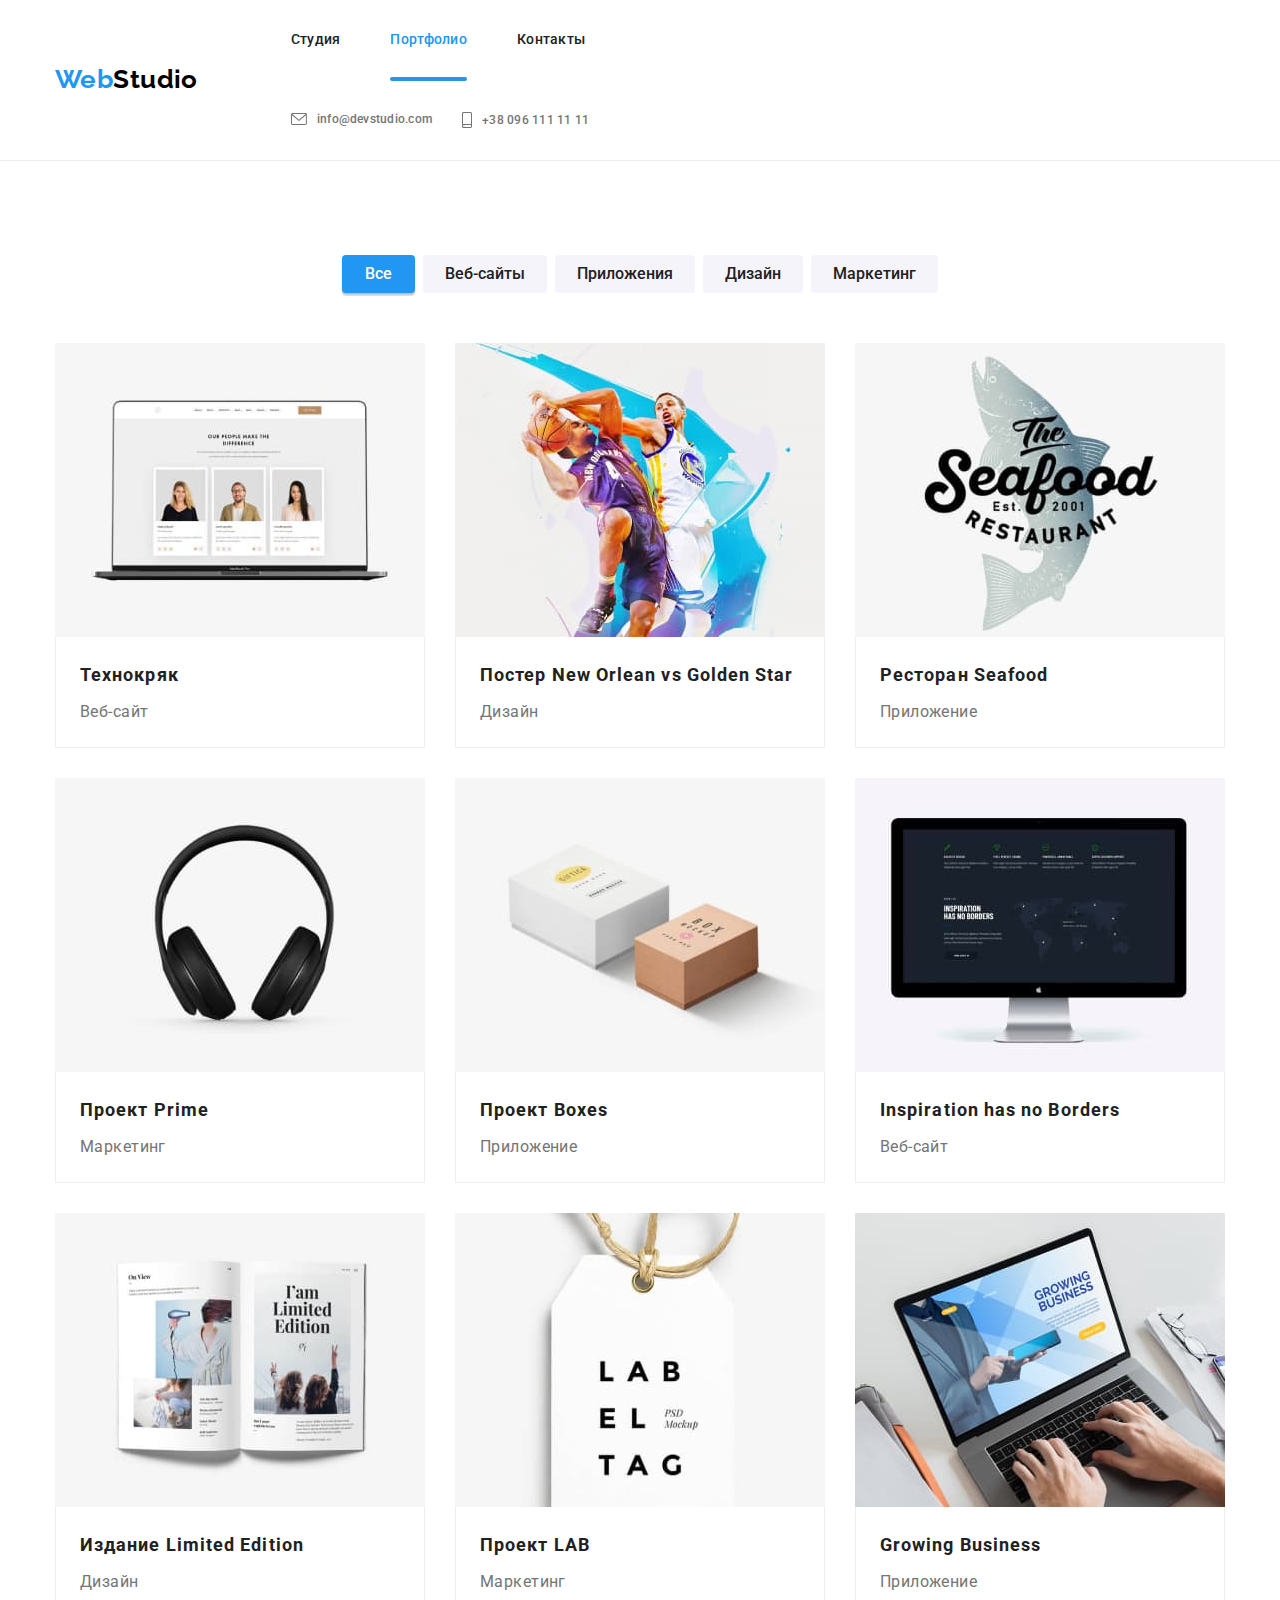
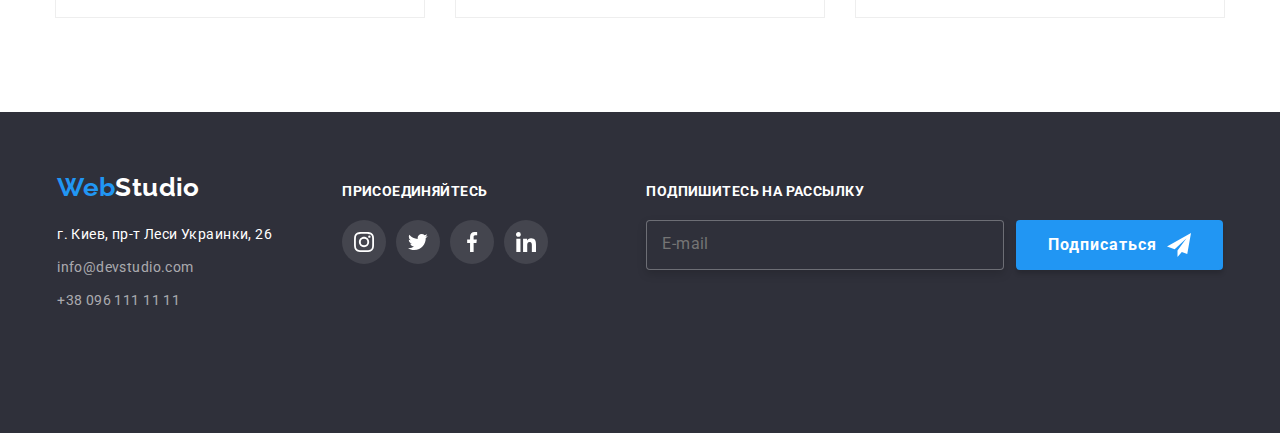
==== commit c8e5df05: "masakra" ====
--- a/portfolio.html
+++ b/portfolio.html
@@ -19,8 +19,9 @@
     <header class="page-header">
       <div class="container page-header__container">
         <a class="logo" lang="en" href="./index.html">Studio </a>
-        <nav>
-          <ul class="site-nav flex">
+        <!-- <div class="page-heder__nav-contact" data-menu> -->
+        <nav class="page-heder__nav-contact" data-menu>
+          <ul class="site-nav">
             <li class="site-nav__item">
               <a class="site-nav__link" href="./index.html">Студия</a>
             </li>
@@ -31,25 +32,38 @@
               <a href="#contact-page-footer" class="site-nav__link">Контакты</a>
             </li>
           </ul>
+          <ul class="contact">
+            <li class="contact__item">
+              <a class="contact__link" href="mailto:info@devstudio.com">
+                <svg class="contact__email" width="16" height="12">
+                  <use href="./images/icons.svg#icon-email"></use>
+                </svg>
+                info@devstudio.com</a
+              >
+            </li>
+            <li class="contact__item">
+              <a class="contact__link" href="tel:+380961111111">
+                <svg class="contact__tel" width="10" height="16">
+                  <use href="./images/icons.svg#icon-smartphone"></use>
+                </svg>
+                +38 096 111 11 11</a
+              >
+            </li>
+          </ul>
+          <ul class="social">
+            <li class="social__item"><a class="social__link" href="">Instagram</a></li>
+            <li class="social__item"><a class="social__link" href="">Twitter</a></li>
+            <li class="social__item"><a class="social__link" href="">Facebook</a></li>
+            <li class="social__item"><a class="social__link" href="">LinkedIn</a></li>
+          </ul>
         </nav>
-        <ul class="contact">
-          <li class="contact__item">
-            <a class="contact__link" href="mailto:info@devstudio.com">
-              <svg class="contact__email" width="16" height="12">
-                <use href="./images/icons.svg#icon-email"></use>
-              </svg>
-              info@devstudio.com</a
-            >
-          </li>
-          <li class="contact__item">
-            <a class="contact__link" href="tel:+380961111111">
-              <svg class="contact__tel" width="10" height="16">
-                <use href="./images/icons.svg#icon-smartphone"></use>
-              </svg>
-              +38 096 111 11 11</a
-            >
-          </li>
-        </ul>
+        <!-- </div> -->
+        <button class="menu-burger" type="button" data-menu-button>
+          <svg width="40" height="40" aria-label="переключатель меню">
+            <use class="icon-menu" href="./images/icons.svg#icon-menu-burger"></use>
+            <use class="icon-close-burger" href="./images/icons.svg#icon-close-burger"></use>
+          </svg>
+        </button>
       </div>
     </header>
     <main>
@@ -242,70 +256,72 @@
     </main>
     <footer class="footer">
       <div class="container footer-social">
-        <div class="footer-adres" id="contact-page-footer">
-          <a class="logo footer__logo" lang="en" href="./index.html">Studio</a>
-          <address class="adres">
-            <ul class="adres__card">
-              <li class="adres__item">
-                <p class="adres__text">г. Киев, пр-т Леси Украинки, 26</p>
+        <div class="fotter-contact-join">
+          <div class="footer-adres" id="contact-page-footer">
+            <a class="logo footer__logo" lang="en" href="./index.html">Studio</a>
+            <address class="adres">
+              <ul class="adres__card">
+                <li class="adres__item">
+                  <p class="adres__text">г. Киев, пр-т Леси Украинки, 26</p>
+                </li>
+                <li class="adres__item">
+                  <a class="adres__link" href="mailto:info@devstudio.com">info@devstudio.com</a>
+                </li>
+                <li class="adres__item">
+                  <a class="adres__link" href="tel:+380961111111">+38 096 111 11 11</a>
+                </li>
+              </ul>
+            </address>
+          </div>
+          <div class="social-adres">
+            <p class="social-adres__label">присоединяйтесь</p>
+            <ul class="social-network social-network--pdl-null">
+              <li class="social-network__item">
+                <a class="social-network__link social-network__link--bgr-light" href="">
+                  <svg
+                    class="social-network__icon social-network__icon--white"
+                    width="20"
+                    height="20"
+                  >
+                    <use href="./images/icons.svg#icon-instagram"></use>
+                  </svg>
+                </a>
               </li>
-              <li class="adres__item">
-                <a class="adres__link" href="mailto:info@devstudio.com">info@devstudio.com</a>
+              <li class="social-network__item">
+                <a href="" class="social-network__link social-network__link--bgr-light">
+                  <svg
+                    class="social-network__icon social-network__icon--white"
+                    width="20"
+                    height="20"
+                  >
+                    <use href="./images/icons.svg#icon-twiter"></use>
+                  </svg>
+                </a>
               </li>
-              <li class="adres__item">
-                <a class="adres__link" href="tel:+380961111111">+38 096 111 11 11</a>
+              <li class="social-network__item">
+                <a href="" class="social-network__link social-network__link--bgr-light">
+                  <svg
+                    class="social-network__icon social-network__icon--white"
+                    width="20"
+                    height="20"
+                  >
+                    <use href="./images/icons.svg#icon-facebook"></use>
+                  </svg>
+                </a>
+              </li>
+              <li class="social-network__item">
+                <a href="" class="social-network__link social-network__link--bgr-light">
+                  <svg
+                    class="social-network__icon social-network__icon--white"
+                    width="20"
+                    height="20"
+                  >
+                    <use href="./images/icons.svg#icon-linkedin"></use>
+                  </svg>
+                </a>
               </li>
             </ul>
-          </address>
-        </div>
-        <div class="social-adres">
-          <p class="social-adres__label">присоединяйтесь</p>
-          <ul class="social-network social-network--pdl-null">
-            <li class="social-network__item">
-              <a class="social-network__link social-network__link--bgr-light" href="">
-                <svg
-                  class="social-network__icon social-network__icon--white"
-                  width="20"
-                  height="20"
-                >
-                  <use href="./images/icons.svg#icon-instagram"></use>
-                </svg>
-              </a>
-            </li>
-            <li class="social-network__item">
-              <a href="" class="social-network__link social-network__link--bgr-light">
-                <svg
-                  class="social-network__icon social-network__icon--white"
-                  width="20"
-                  height="20"
-                >
-                  <use href="./images/icons.svg#icon-twiter"></use>
-                </svg>
-              </a>
-            </li>
-            <li class="social-network__item">
-              <a href="" class="social-network__link social-network__link--bgr-light">
-                <svg
-                  class="social-network__icon social-network__icon--white"
-                  width="20"
-                  height="20"
-                >
-                  <use href="./images/icons.svg#icon-facebook"></use>
-                </svg>
-              </a>
-            </li>
-            <li class="social-network__item">
-              <a href="" class="social-network__link social-network__link--bgr-light">
-                <svg
-                  class="social-network__icon social-network__icon--white"
-                  width="20"
-                  height="20"
-                >
-                  <use href="./images/icons.svg#icon-linkedin"></use>
-                </svg>
-              </a>
-            </li>
-          </ul>
+          </div>
         </div>
         <div class="subscribe">
           <p class="subscribe__text">Подпишитесь на рассылку</p>
@@ -322,5 +338,7 @@
         </div>
       </div>
     </footer>
+    <script src="./js/modal.js"></script>
+    <script src="./js/mobile-menu.js"></script>
   </body>
 </html>
--- a/css/main.min.css
+++ b/css/main.min.css
@@ -1,2 +1,2 @@
-h1,h2,h3,h4,h5,h6,p,ul{margin-top:0px;margin-bottom:0px;list-style-type:none;padding:0}a{text-decoration:none}.visually-hidden{position:absolute;white-space:nowrap;width:1px;height:1px;overflow:hidden;border:0;padding:0;clip:rect(0 0 0 0);-webkit-clip-path:inset(50%);clip-path:inset(50%);margin:-1px}body{font-family:"Roboto",sans-serif;background-color:#fff;color:#757575;font-weight:400;font-size:14px;line-height:1.71;letter-spacing:.03em}img{width:100%;height:auto;display:block}.section{padding-top:60px;padding-bottom:60px}@media screen and (min-width: 1200px){.section{padding-top:94px;padding-bottom:94px}}.section__title{text-align:center;color:#212121;font-weight:700;font-size:36px;line-height:1.16;margin-bottom:30px}@media screen and (min-width: 1200px){.section__title{margin-bottom:50px}}.container{max-width:480px;margin-left:auto;margin-right:auto;padding-left:15px;padding-right:15px}@media screen and (min-width: 768px){.container{max-width:768px}}@media screen and (min-width: 1200px){.container{max-width:1200px}}.btn{min-width:200px;height:50px;padding:10px 32px;border:none;border-radius:4px;background-color:#2196f3;color:#fff;font-weight:700;font-size:16px;line-height:1.88;text-align:center;letter-spacing:0.06em;cursor:pointer;-webkit-box-shadow:0px 4px 4px rgba(0,0,0,0.15);box-shadow:0px 4px 4px rgba(0,0,0,0.15);-webkit-transition:background-color 250ms cubic-bezier(0.4, 0, 0.2, 1),-webkit-box-shadow 250ms cubic-bezier(0.4, 0, 0.2, 1);transition:background-color 250ms cubic-bezier(0.4, 0, 0.2, 1),-webkit-box-shadow 250ms cubic-bezier(0.4, 0, 0.2, 1);transition:background-color 250ms cubic-bezier(0.4, 0, 0.2, 1),box-shadow 250ms cubic-bezier(0.4, 0, 0.2, 1);transition:background-color 250ms cubic-bezier(0.4, 0, 0.2, 1),box-shadow 250ms cubic-bezier(0.4, 0, 0.2, 1),-webkit-box-shadow 250ms cubic-bezier(0.4, 0, 0.2, 1)}.feateres__cart,.team__list,.clients__card,.filtr__card{list-style-type:none;padding-left:0px;padding-right:0px}.page-header__container{display:-webkit-box;display:-ms-flexbox;display:flex;-webkit-box-align:center;-ms-flex-align:center;align-items:center}.page-header{border-bottom:1px solid #ececec}.logo{font-family:"Raleway",sans-serif;color:#000;font-weight:700;font-size:24px;line-height:1.2;padding-top:16px;padding-bottom:16px;-webkit-transition:color 250ms cubic-bezier(0.4, 0, 0.2, 1);transition:color 250ms cubic-bezier(0.4, 0, 0.2, 1)}.logo::before{content:'Web';color:#2196f3}.logo:hover,.logo:focus{color:#2196f3}@media screen and (min-width: 1200px){.logo{font-size:26px}}.footer__logo{display:block;color:#fff;margin-bottom:20px;padding:0}@media screen and (min-width: 768px){.site-nav{list-style-type:none;display:-webkit-box;display:-ms-flexbox;display:flex;padding-left:0px;padding-right:0px}}.site-nav__item{display:-webkit-box;display:-ms-flexbox;display:flex}.site-nav__item:not(:first-child){margin-left:50px}.site-nav__link{display:-webkit-box;display:-ms-flexbox;display:flex;padding-top:32px;padding-bottom:32px;position:relative;color:#212121;font-weight:500;line-height:1.14;letter-spacing:0.02em;-webkit-transition:color 250ms cubic-bezier(0.4, 0, 0.2, 1);transition:color 250ms cubic-bezier(0.4, 0, 0.2, 1)}.site-nav__link:hover,.site-nav__link:focus{color:#2196f3}.site-nav__link--active{color:#2196f3}.site-nav__link--active:after{content:'';position:absolute;bottom:-1px;left:0;width:100%;height:4px;border-radius:2px;background:#2196f3}.page-heder__nav-contact{display:none}@media screen and (min-width: 768px){.page-heder__nav-contact{margin-left:88px;display:-webkit-box;display:-ms-flexbox;display:flex;-webkit-box-align:center;-ms-flex-align:center;align-items:center}}@media screen and (min-width: 1200px){.page-heder__nav-contact{margin-left:93px}}.contact{display:none}@media screen and (min-width: 768px){.contact{display:block;margin-left:auto}.contact__email,.contact__tel{margin-right:10px;-ms-flex-item-align:center;-ms-grid-row-align:center;align-self:center;fill:currentColor}}@media screen and (min-width: 1200px){.contact{display:-webkit-box;display:-ms-flexbox;display:flex}}.contact__item:not(:last-child){margin-bottom:10px}@media screen and (min-width: 1200x){.contact__item:not(:last-child){margin-right:50px}}.contact__link{display:-webkit-box;display:-ms-flexbox;display:flex;-webkit-box-pack:center;-ms-flex-pack:center;justify-content:center;-webkit-box-align:center;-ms-flex-align:center;align-items:center;color:#757575;font-weight:500;font-size:12px;line-height:1.14;letter-spacing:0.02em;-webkit-transition:color 250ms cubic-bezier(0.4, 0, 0.2, 1);transition:color 250ms cubic-bezier(0.4, 0, 0.2, 1)}.contact__link:hover,.contact__link:focus{color:#2196f3;fill:#2196f3}@media screen and (min-width: 1200px){.contact__link{padding-top:32px;padding-bottom:32px}}.hero{max-width:480px;margin-left:auto;margin-right:auto;text-align:center;background-size:cover;background-repeat:no-repeat;background-position:center;background-color:#c4c4c4;padding-top:118px;padding-bottom:118px;background-image:-webkit-gradient(linear, left top, right top, from(rgba(47,48,58,0.4)), to(rgba(47,48,58,0.4))),url(../../images/hero-mobile-x1.jpg);background-image:linear-gradient(to right, rgba(47,48,58,0.4), rgba(47,48,58,0.4)),url(../../images/hero-mobile-x1.jpg)}.hero__title{font-weight:900;font-size:26px;line-height:1.62;letter-spacing:0.06em;text-transform:uppercase;color:#fff;margin-bottom:30px}.btn:hover,.btn:focus{background-color:#188ce8}.backdrop{position:fixed;top:0;left:0;width:100%;height:100%;padding:94px 15px 0;background-color:rgba(0,0,0,0.2);z-index:99;opacity:1;overflow-y:scroll;-webkit-transition:opacity 250ms cubic-bezier(0.4, 0, 0.2, 1);transition:opacity 250ms cubic-bezier(0.4, 0, 0.2, 1)}.backdrop.is-hidden{opacity:0;pointer-events:none}@media screen and (min-width: 481px){.backdrop{padding:15px}}.backdrop.is-hidden .modal{-webkit-transform:translate(-50%, -50%) scale(0.8);transform:translate(-50%, -50%) scale(0.8)}.modal{position:relative;padding:40px;max-width:450px;-webkit-box-shadow:0px 1px 3px rgba(0,0,0,0.12),0px 1px 1px rgba(0,0,0,0.14),0px 2px 1px rgba(0,0,0,0.2);box-shadow:0px 1px 3px rgba(0,0,0,0.12),0px 1px 1px rgba(0,0,0,0.14),0px 2px 1px rgba(0,0,0,0.2);border-radius:4px;border-radius:4px;background-color:#fff;-webkit-transition:-webkit-transform 250ms cubic-bezier(0.4, 0, 0.2, 1);transition:-webkit-transform 250ms cubic-bezier(0.4, 0, 0.2, 1);transition:transform 250ms cubic-bezier(0.4, 0, 0.2, 1);transition:transform 250ms cubic-bezier(0.4, 0, 0.2, 1), -webkit-transform 250ms cubic-bezier(0.4, 0, 0.2, 1)}@media screen and (min-width: 481px){.modal{position:absolute;top:50%;left:50%;max-width:528px;width:calc(100% - 30px);-webkit-transform:translate(-50%, -50%) scale(1);transform:translate(-50%, -50%) scale(1)}}.btn-close{display:-webkit-box;display:-ms-flexbox;display:flex;-webkit-box-pack:center;-ms-flex-pack:center;justify-content:center;-webkit-box-align:center;-ms-flex-align:center;align-items:center;position:absolute;top:8px;right:8px;color:#000;width:30px;height:30px;border-radius:50%;background:#fff;border:1px solid rgba(0,0,0,0.1);padding:6px;cursor:pointer;-webkit-transition:color 250ms cubic-bezier(0.4, 0, 0.2, 1);transition:color 250ms cubic-bezier(0.4, 0, 0.2, 1)}.btn-close:hover,.btn-close:focus{color:#2196f3}.btn-close__icone-close{fill:currentColor}.modal__group{position:relative;display:-webkit-box;display:-ms-flexbox;display:flex;-webkit-box-orient:vertical;-webkit-box-direction:normal;-ms-flex-direction:column;flex-direction:column;color:#212121}.modal__text{color:#000;font-weight:700;font-size:20px;line-height:1.5;margin-bottom:12px}.modal__label{display:block;font-size:12px;line-height:1.16;letter-spacing:0.01em;margin-bottom:4px;margin-top:10px;text-align:start;color:#757575}.modal__input{height:40px;padding:11px 12px 11px 42px;outline:none;border:1px solid rgba(33,33,33,0.2);border-radius:4px;-webkit-transition:border 250ms cubic-bezier(0.4, 0, 0.2, 1);transition:border 250ms cubic-bezier(0.4, 0, 0.2, 1)}.modal__input:focus{border:1px solid #2196f3}.modal__icon{position:absolute;top:50%;left:15px;-webkit-transform:translateY(-50%);transform:translateY(-50%);fill:currentColor;-webkit-transition:fill 250ms cubic-bezier(0.4, 0, 0.2, 1);transition:fill 250ms cubic-bezier(0.4, 0, 0.2, 1)}.modal__input:focus ~ .modal__icon{fill:#2196f3}.modal__textarea{resize:none;padding:12px 16px;margin-bottom:20px;height:120px}.modal__textarea::-webkit-input-placeholder{color:rgba(117,117,117,0.5)}.modal__textarea:-ms-input-placeholder{color:rgba(117,117,117,0.5)}.modal__textarea::-ms-input-placeholder{color:rgba(117,117,117,0.5)}.modal__textarea::placeholder{color:rgba(117,117,117,0.5)}.checkbox{position:relative;display:-webkit-box;display:-ms-flexbox;display:flex;margin-bottom:30px;-webkit-box-align:center;-ms-flex-align:center;align-items:center}.checkbox__label{display:inline-block;padding-left:20px;font-size:12px;line-height:1.2}.checkbox__icon-checked{position:absolute;top:50%;left:0px;-webkit-transform:translateY(-50%);transform:translateY(-50%);display:inline-block;width:16px;height:15px;border:1px solid #212121;pointer-events:none;border-radius:2px;-webkit-transition:background-color 250ms cubic-bezier(0.4, 0, 0.2, 1);transition:background-color 250ms cubic-bezier(0.4, 0, 0.2, 1)}.checkbox__input{display:inline-block;position:absolute;white-space:nowrap;width:1px;height:1px;overflow:hidden;border:0;padding:0;clip:rect(0 0 0 0);-webkit-clip-path:inset(50%);clip-path:inset(50%);margin:-1px;-webkit-transition:fill 250ms cubic-bezier(0.4, 0, 0.2, 1);transition:fill 250ms cubic-bezier(0.4, 0, 0.2, 1)}.checkbox__input:checked ~ .checkbox__icon-checked{background-image:url(../images/icon-check.svg);background-position:center;background-size:contain;background-repeat:no-repeat;background-color:#2196f3;border-color:#2196f3}.checkbox__input:focus ~ .checkbox__icon-checked{border:1px solid #2196f3}.checkbox__link{color:#2196f3;text-decoration:underline}.checkbox__link:hover,.checkbox__link:focus{text-decoration:none}.feateres__cart{display:block}@media screen and (min-width: 768px){.feateres__cart{display:-webkit-box;display:-ms-flexbox;display:flex;margin:-15px;-ms-flex-wrap:wrap;flex-wrap:wrap}}@media screen and (min-width: 768px){.feateres__item{width:calc((100% - 4*15px) / 2);margin:15px}}.feateres__icon{display:block;width:100%;padding:25px 100px;margin-bottom:30px;text-align:center;background-color:#f5f4fa}.feateres__title{font-weight:700;font-size:14px;line-height:16px;text-align:center;text-transform:uppercase;color:#212121;margin-bottom:10px}.work{display:none}.section--padding-null{padding-top:0px}.work__item{position:relative;width:calc((100% - 60px) / 3);margin-right:30px}.work__item:nth-child(3n){margin-right:0px}.work__description{display:-webkit-box;display:-ms-flexbox;display:flex;-webkit-box-pack:center;-ms-flex-pack:center;justify-content:center;-webkit-box-align:center;-ms-flex-align:center;align-items:center;position:absolute;width:100%;height:70px;bottom:0;left:0;text-align:center;background:rgba(47,48,58,0.8)}.work__text{font-weight:700;font-size:14px;text-transform:uppercase;color:#fff}.team__list{display:block;text-align:center}@media screen and (min-width: 768px){.team__list{display:-webkit-box;display:-ms-flexbox;display:flex;-ms-flex-wrap:wrap;flex-wrap:wrap}}.section--bgr-grey{background-color:#f5f4fa}.team__item{display:block;width:100%;background-color:#fff;-webkit-box-shadow:0px 1px 3px rgba(0,0,0,0.12),0px 1px 1px rgba(0,0,0,0.14),0px 2px 1px rgba(0,0,0,0.2);box-shadow:0px 1px 3px rgba(0,0,0,0.12),0px 1px 1px rgba(0,0,0,0.14),0px 2px 1px rgba(0,0,0,0.2);border-radius:0px 0px 4px 4px}@media screen and (min-width: 768px){.team__item{width:calc((100% - 60px) / 2);margin-right:30px;margin-bottom:30px}.team__item:nth-child(2n){margin-right:0px}.team__item:nth-child(n+3){margin-bottom:0px}}@media screen and (min-width: 1200px){.team__item{width:calc((100% - 90px) / 4);margin-right:30px;margin-bottom:0}.team__item:nth-child(2n){margin-right:30px}.team__item:nth-child(4n){margin-right:0px}}@media screen and (min-width: 768px){.team__card{padding:30px 0 24px}}@media screen and (min-width: 1200px){.team__card{padding:30px 0}}.team__title{margin-bottom:10px;font-weight:500;font-size:16px;line-height:1.18;color:#212121}.team__text{font-size:16px;line-height:1.18}.social-network{padding:0 32px;margin-top:16px;display:-webkit-box;display:-ms-flexbox;display:flex;-webkit-box-pack:center;-ms-flex-pack:center;justify-content:center;-webkit-box-align:center;-ms-flex-align:center;align-items:center}.social-network__item:not(:first-child){margin-left:10px}.social-network__link{display:-webkit-box;display:-ms-flexbox;display:flex;-webkit-box-pack:center;-ms-flex-pack:center;justify-content:center;-webkit-box-align:center;-ms-flex-align:center;align-items:center;width:44px;height:44px;border-radius:50%;border:none;background-color:#fff;color:#afb1b8;-webkit-transition:color 250ms cubic-bezier(0.4, 0, 0.2, 1),background-color 250ms cubic-bezier(0.4, 0, 0.2, 1);transition:color 250ms cubic-bezier(0.4, 0, 0.2, 1),background-color 250ms cubic-bezier(0.4, 0, 0.2, 1)}.social-network__link:hover,.social-network__link:focus{color:#fff;background-color:#2196f3}.social-network__icon{fill:currentColor}.clients__card{text-align:center;padding:0;margin:-15px;display:-webkit-box;display:-ms-flexbox;display:flex;-ms-flex-wrap:wrap;flex-wrap:wrap}.clients__item{width:calc((100% - 60px) / 2);margin:15px}@media screen and (min-width: 768px){.clients__item{width:calc((100% - 90px) / 3)}}@media screen and (min-width: 1200px){.clients__item{width:calc((100% - 180px) / 6);margin:0 15px}}.clients__icon{fill:currentColor;display:block;width:100%}.clients__link{text-decoration:none;display:block;padding:16px 32px;border:1px solid #afb1b8;border-radius:4px;color:#afb1b8;cursor:pointer;-webkit-transition:color 250ms cubic-bezier(0.4, 0, 0.2, 1),border 250ms cubic-bezier(0.4, 0, 0.2, 1);transition:color 250ms cubic-bezier(0.4, 0, 0.2, 1),border 250ms cubic-bezier(0.4, 0, 0.2, 1)}.clients__link:hover,.clients__link:focus{color:#2196f3;border:1px solid #2196f3}.footer{padding-top:60px;padding-bottom:60px;background-color:#2f303a;text-align:center}@media screen and (min-width: 768px){.footer-adres{display:inline-block}}.adres__card{display:inline-block;list-style-type:none;padding-left:0px}.adres__item:not(:last-child){margin-bottom:8px}.adres{font-style:normal;display:block;margin:0 auto}.adres__link{color:#ffffff99;text-decoration:none;-webkit-transition:color 250ms cubic-bezier(0.4, 0, 0.2, 1);transition:color 250ms cubic-bezier(0.4, 0, 0.2, 1)}.adres__link:focus,.adres__link:hover{color:#2196f3}.adres__text{color:#fff}.footer-social{display:block}.social-adres{margin-top:12px;padding-top:60px;padding-bottom:60px}@media screen and (min-width: 768px){.social-adres{padding:0}}.social-network--pdl-null{margin-top:0;padding:0}.social-adres__label{font-weight:700;color:#fff;line-height:1.13;text-transform:uppercase;margin-bottom:20px}.social-network__link--bgr-light{background:rgba(255,255,255,0.1)}.social-network__icon--white{fill:#fff}.subscribe__btn{display:-webkit-box;display:-ms-flexbox;display:flex;-webkit-box-pack:center;-ms-flex-pack:center;justify-content:center;-webkit-box-align:center;-ms-flex-align:center;align-items:center;margin:0 auto}.subscribe__form{position:relative;text-align:center}.subscribe__input{display:block;padding:15px 16px;width:100%;height:50px;border:1px solid rgba(255,255,255,0.3);background-color:#2f303a;-webkit-filter:drop-shadow(0px 4px 4px rgba(0,0,0,0.15));filter:drop-shadow(0px 4px 4px rgba(0,0,0,0.15));border-radius:4px;margin-bottom:20px;color:#fff;font-size:16px;line-height:1.25}@media screen and (min-width: 768px){.subscribe__input{width:450px;margin-left:auto;margin-right:auto}}.subscribe__label{position:absolute;font-size:16px;line-height:1.25;display:-webkit-box;display:-ms-flexbox;display:flex;-webkit-box-align:center;-ms-flex-align:center;align-items:center;color:#757575;top:0;left:16px;-webkit-transform:translateY(70%);transform:translateY(70%);-webkit-transition:-webkit-transform 250ms linear;transition:-webkit-transform 250ms linear;transition:transform 250ms linear;transition:transform 250ms linear, -webkit-transform 250ms linear}.subscribe__input:focus+.subscribe__label,.subscribe__input:not(:placeholder-shown)+.subscribe__label{-webkit-transform:translate(0px, -110%);transform:translate(0px, -110%)}@media screen and (min-width: 768px){.subscribe__label{left:160px}}.subscribe__icon{margin-left:10px}.subscribe__text{font-weight:700;color:#fff;line-height:1.13;text-transform:uppercase;margin-bottom:20px}.filtr__card{padding-bottom:46px;-ms-flex-wrap:wrap;flex-wrap:wrap;margin:-7.5px -4px}.btn-portfolio{background-color:#f5f4fa;color:#212121;font-family:'Roboto', sans-serif;font-weight:500;font-size:16px;line-height:1.62;text-align:center;cursor:pointer;min-height:38px;min-width:73px;padding:6px 22px;border:none;border-radius:4px;-webkit-transition:background-color 250ms cubic-bezier(0.4, 0, 0.2, 1),color 250ms var(--cubik),-webkit-box-shadow 250ms cubic-bezier(0.4, 0, 0.2, 1);transition:background-color 250ms cubic-bezier(0.4, 0, 0.2, 1),color 250ms var(--cubik),-webkit-box-shadow 250ms cubic-bezier(0.4, 0, 0.2, 1);transition:background-color 250ms cubic-bezier(0.4, 0, 0.2, 1),color 250ms var(--cubik),box-shadow 250ms cubic-bezier(0.4, 0, 0.2, 1);transition:background-color 250ms cubic-bezier(0.4, 0, 0.2, 1),color 250ms var(--cubik),box-shadow 250ms cubic-bezier(0.4, 0, 0.2, 1),-webkit-box-shadow 250ms cubic-bezier(0.4, 0, 0.2, 1)}.btn-portfolio:hover,.btn-portfolio:focus{background-color:#2196f3;color:#fff;-webkit-box-shadow:0px 3px 1px rgba(0,0,0,0.1),0px 1px 2px rgba(0,0,0,0.08),0px 2px 2px rgba(0,0,0,0.12);box-shadow:0px 3px 1px rgba(0,0,0,0.1),0px 1px 2px rgba(0,0,0,0.08),0px 2px 2px rgba(0,0,0,0.12)}.btn-portfolio--active{background-color:#2196f3;color:#fff;-webkit-box-shadow:0px 3px 1px rgba(0,0,0,0.1),0px 1px 2px rgba(0,0,0,0.08),0px 2px 2px rgba(0,0,0,0.12);box-shadow:0px 3px 1px rgba(0,0,0,0.1),0px 1px 2px rgba(0,0,0,0.08),0px 2px 2px rgba(0,0,0,0.12)}.filtr__item{margin:7.5px 4px}.prt-work__item{display:block;max-width:100%;margin-bottom:30px}.text-contein{display:-webkit-box;display:-ms-flexbox;display:flex;-webkit-box-pack:center;-ms-flex-pack:center;justify-content:center;-webkit-box-align:center;-ms-flex-align:center;align-items:center;position:absolute;width:100%;height:100%;padding:0px 24px;background:rgba(33,150,243,0.9);overflow:hidden;-webkit-transform:translateY(0%);transform:translateY(0%);-webkit-transition:-webkit-transform 250ms cubic-bezier(0.4, 0, 0.2, 1);transition:-webkit-transform 250ms cubic-bezier(0.4, 0, 0.2, 1);transition:transform 250ms cubic-bezier(0.4, 0, 0.2, 1);transition:transform 250ms cubic-bezier(0.4, 0, 0.2, 1), -webkit-transform 250ms cubic-bezier(0.4, 0, 0.2, 1)}.portfolio-link:hover .text-contein,.portfolio-link:focus .text-contein{-webkit-transform:translateY(-100%);transform:translateY(-100%)}.project{padding:20px 24px;border-right:1px solid #eee;border-left:1px solid #eee;border-bottom:1px solid #eee}.project__title{margin-bottom:4px;font-weight:700;font-size:18px;line-height:2;letter-spacing:0.06em}.project__text{font-size:16px;line-height:1.88;color:#757575}.portfolio-link{display:block;text-decoration:none;color:#212121;-webkit-transition:-webkit-box-shadow 250ms cubic-bezier(0.4, 0, 0.2, 1);transition:-webkit-box-shadow 250ms cubic-bezier(0.4, 0, 0.2, 1);transition:box-shadow 250ms cubic-bezier(0.4, 0, 0.2, 1);transition:box-shadow 250ms cubic-bezier(0.4, 0, 0.2, 1), -webkit-box-shadow 250ms cubic-bezier(0.4, 0, 0.2, 1)}.portfolio-link:focus,.portfolio-link:hover{-webkit-box-shadow:0px 1px 1px rgba(0,0,0,0.12),0px 4px 4px rgba(0,0,0,0.06),1px 4px 6px rgba(0,0,0,0.16);box-shadow:0px 1px 1px rgba(0,0,0,0.12),0px 4px 4px rgba(0,0,0,0.06),1px 4px 6px rgba(0,0,0,0.16)}.portfolio-img{position:relative;overflow:hidden;display:block;max-width:100%;text-align:center}.text-contein__hidden-text{font-size:18px;line-height:1.56;color:#fff}@media screen and (min-width: 768px){.fotter-contsct-join{display:-webkit-box;display:-ms-flexbox;display:flex;-ms-flex-pack:distribute;justify-content:space-around;-webkit-box-align:baseline;-ms-flex-align:baseline;align-items:baseline;padding-top:0;padding-bottom:60px}}
+h1,h2,h3,h4,h5,h6,p,ul{margin-top:0px;margin-bottom:0px;list-style-type:none;padding:0}a{text-decoration:none}.visually-hidden{position:absolute;white-space:nowrap;width:1px;height:1px;overflow:hidden;border:0;padding:0;clip:rect(0 0 0 0);-webkit-clip-path:inset(50%);clip-path:inset(50%);margin:-1px}body{font-family:"Roboto",sans-serif;background-color:#fff;color:#757575;font-weight:400;font-size:14px;line-height:1.71;letter-spacing:.03em}img{width:100%;height:auto;display:block}.section{padding-top:60px;padding-bottom:60px}@media screen and (min-width: 1200px){.section{padding-top:94px;padding-bottom:94px}}.section__title{text-align:center;color:#212121;font-weight:700;font-size:36px;line-height:1.16;margin-bottom:30px}@media screen and (min-width: 1200px){.section__title{margin-bottom:50px}}.container{padding-left:15px;padding-right:15px;margin-left:auto;margin-right:auto}@media screen and (min-width: 480px){.container{width:480px}}@media screen and (min-width: 768px){.container{width:768px}}@media screen and (min-width: 1200px){.container{width:1200px}}.btn{min-width:200px;height:50px;padding:10px 32px;border:none;border-radius:4px;background-color:#2196f3;color:#fff;font-weight:700;font-size:16px;line-height:1.88;text-align:center;letter-spacing:0.06em;cursor:pointer;-webkit-box-shadow:0px 4px 4px rgba(0,0,0,0.15);box-shadow:0px 4px 4px rgba(0,0,0,0.15);-webkit-transition:background-color 250ms cubic-bezier(0.4, 0, 0.2, 1),-webkit-box-shadow 250ms cubic-bezier(0.4, 0, 0.2, 1);transition:background-color 250ms cubic-bezier(0.4, 0, 0.2, 1),-webkit-box-shadow 250ms cubic-bezier(0.4, 0, 0.2, 1);transition:background-color 250ms cubic-bezier(0.4, 0, 0.2, 1),box-shadow 250ms cubic-bezier(0.4, 0, 0.2, 1);transition:background-color 250ms cubic-bezier(0.4, 0, 0.2, 1),box-shadow 250ms cubic-bezier(0.4, 0, 0.2, 1),-webkit-box-shadow 250ms cubic-bezier(0.4, 0, 0.2, 1)}.feateres__cart,.work__list,.team__list,.clients__card,.filtr__card{list-style-type:none;padding-left:0px;padding-right:0px}.page-header__container{display:-webkit-box;display:-ms-flexbox;display:flex;-webkit-box-align:center;-ms-flex-align:center;align-items:center}@media screen and (max-width: 767px){.page-header__container{-webkit-box-pack:justify;-ms-flex-pack:justify;justify-content:space-between}}.page-header{position:relative;border-bottom:1px solid #ececec}@media screen and (max-width: 767px){.page-heder__nav-contact{display:none}.page-heder__nav-contact.is-open{display:-webkit-box;display:-ms-flexbox;display:flex;width:100%;z-index:999;-webkit-box-orient:vertical;-webkit-box-direction:normal;-ms-flex-direction:column;flex-direction:column;position:absolute;top:100%;left:0;background-color:white;padding:48px 40px}}@media screen and (min-width: 768px){.page-heder__nav-contact{margin-left:88px;-webkit-box-align:center;-ms-flex-align:center;align-items:center;-webkit-box-flex:1;-ms-flex-positive:1;flex-grow:1}}@media screen and (min-width: 1200px){.page-heder__nav-contact{margin-left:93px}}.logo{font-family:"Raleway",sans-serif;color:#000;font-weight:700;font-size:24px;line-height:1.2;padding-top:16px;padding-bottom:16px;-webkit-transition:color 250ms cubic-bezier(0.4, 0, 0.2, 1);transition:color 250ms cubic-bezier(0.4, 0, 0.2, 1)}.logo::before{content:'Web';color:#2196f3}.logo:hover,.logo:focus{color:#2196f3}@media screen and (min-width: 1200px){.logo{font-size:26px}}.footer__logo{display:block;color:#fff;margin-bottom:20px;padding:0}@media screen and (max-width: 767px){.site-nav{-webkit-box-flex:2;-ms-flex-positive:2;flex-grow:2;height:514px}}@media screen and (min-width: 768px){.site-nav{list-style-type:none;display:-webkit-box;display:-ms-flexbox;display:flex;padding-left:0px;padding-right:0px}}.site-nav__item{display:-webkit-box;display:-ms-flexbox;display:flex}@media screen and (min-width: 768px){.site-nav__item:not(:first-child){margin-left:50px}}.site-nav__link{letter-spacing:0.02em;font-weight:500;display:-webkit-box;display:-ms-flexbox;display:flex;padding-top:32px;padding-bottom:32px;position:relative;color:#212121;line-height:1.14;-webkit-transition:color 250ms cubic-bezier(0.4, 0, 0.2, 1);transition:color 250ms cubic-bezier(0.4, 0, 0.2, 1)}@media screen and (max-width: 767px){.site-nav__link{font-size:40px;line-height:1.17;padding-top:16px;padding-bottom:16px}}.site-nav__link:hover,.site-nav__link:focus{color:#2196f3}.site-nav__link--active{color:#2196f3}@media screen and (min-width: 768px){.site-nav__link--active:after{content:'';position:absolute;bottom:-1px;left:0;width:100%;height:4px;border-radius:2px;background:#2196f3}}@media screen and (max-width: 767px){.contact{display:-webkit-box;display:-ms-flexbox;display:flex;-webkit-box-orient:vertical;-webkit-box-direction:reverse;-ms-flex-direction:column-reverse;flex-direction:column-reverse;padding-bottom:64px}.contact__email,.contact__tel{display:none}}@media screen and (min-width: 768px){.contact{margin-left:auto}.contact__email,.contact__tel{margin-right:10px;-ms-flex-item-align:center;-ms-grid-row-align:center;align-self:center;fill:currentColor}}@media screen and (min-width: 1200px){.contact{display:-webkit-box;display:-ms-flexbox;display:flex}}.contact__item:not(:last-child){margin-bottom:10px}@media screen and (max-width: 767px){.contact__item{padding-top:16px;padding-bottom:16px}}@media screen and (min-width: 1200px){.contact__item:not(:last-child){margin-bottom:0;margin-right:30px}}.contact__link{display:-webkit-box;display:-ms-flexbox;display:flex;-webkit-box-pack:start;-ms-flex-pack:start;justify-content:start;-webkit-box-align:center;-ms-flex-align:center;align-items:center;color:#757575;font-weight:500;line-height:1.2;letter-spacing:0.02em;font-size:12px;-webkit-transition:color 250ms cubic-bezier(0.4, 0, 0.2, 1);transition:color 250ms cubic-bezier(0.4, 0, 0.2, 1)}@media screen and (max-width: 767px){.contact__link{font-size:34px}}.contact__link:hover,.contact__link:focus{color:#2196f3;fill:#2196f3}@media screen and (min-width: 1200px){.contact__link{padding-top:32px;padding-bottom:32px;-webkit-box-pack:center;-ms-flex-pack:center;justify-content:center}}.hero{max-width:480px;margin-left:auto;margin-right:auto;text-align:center;background-size:cover;background-repeat:no-repeat;background-position:center;background-color:#c4c4c4;padding-top:118px;padding-bottom:118px;background-image:-webkit-gradient(linear, left top, right top, from(rgba(47,48,58,0.4)), to(rgba(47,48,58,0.4))),url(../../images/hero-mobile-x1.jpg);background-image:linear-gradient(to right, rgba(47,48,58,0.4), rgba(47,48,58,0.4)),url(../../images/hero-mobile-x1.jpg)}@media screen and (min-width: 768px){.hero{max-width:768px;background-image:-webkit-gradient(linear, left top, right top, from(rgba(47,48,58,0.4)), to(rgba(47,48,58,0.4))),url(../../images/hero-tablet-x1.jpg);background-image:linear-gradient(to right, rgba(47,48,58,0.4), rgba(47,48,58,0.4)),url(../../images/hero-tablet-x1.jpg)}}@media screen and (min-width: 1200px){.hero{max-width:1600px;height:600px;padding-top:200px;padding-bottom:200px;background-image:-webkit-gradient(linear, left top, right top, from(rgba(47,48,58,0.4)), to(rgba(47,48,58,0.4))),url(../images/bgr.jpg);background-image:linear-gradient(to right, rgba(47,48,58,0.4), rgba(47,48,58,0.4)),url(../images/bgr.jpg)}}.hero__title{font-weight:900;font-size:26px;line-height:1.62;letter-spacing:0.06em;text-transform:uppercase;color:#fff;margin-bottom:30px}.btn:hover,.btn:focus{background-color:#188ce8}.backdrop{position:fixed;top:0;left:0;width:100%;height:100%;padding:94px 15px 0;background-color:rgba(0,0,0,0.2);z-index:99;opacity:1;overflow-y:scroll;-webkit-transition:opacity 250ms cubic-bezier(0.4, 0, 0.2, 1);transition:opacity 250ms cubic-bezier(0.4, 0, 0.2, 1)}.backdrop.is-hidden{opacity:0;pointer-events:none}@media screen and (min-width: 481px){.backdrop{padding:15px}}.backdrop.is-hidden .modal{-webkit-transform:translate(-50%, -50%) scale(0.8);transform:translate(-50%, -50%) scale(0.8)}.modal{position:relative;padding:40px;max-width:450px;-webkit-box-shadow:0px 1px 3px rgba(0,0,0,0.12),0px 1px 1px rgba(0,0,0,0.14),0px 2px 1px rgba(0,0,0,0.2);box-shadow:0px 1px 3px rgba(0,0,0,0.12),0px 1px 1px rgba(0,0,0,0.14),0px 2px 1px rgba(0,0,0,0.2);border-radius:4px;border-radius:4px;background-color:#fff;-webkit-transition:-webkit-transform 250ms cubic-bezier(0.4, 0, 0.2, 1);transition:-webkit-transform 250ms cubic-bezier(0.4, 0, 0.2, 1);transition:transform 250ms cubic-bezier(0.4, 0, 0.2, 1);transition:transform 250ms cubic-bezier(0.4, 0, 0.2, 1), -webkit-transform 250ms cubic-bezier(0.4, 0, 0.2, 1)}@media screen and (min-width: 481px){.modal{position:absolute;top:50%;left:50%;max-width:528px;width:calc(100% - 30px);-webkit-transform:translate(-50%, -50%) scale(1);transform:translate(-50%, -50%) scale(1)}}.btn-close{display:-webkit-box;display:-ms-flexbox;display:flex;-webkit-box-pack:center;-ms-flex-pack:center;justify-content:center;-webkit-box-align:center;-ms-flex-align:center;align-items:center;position:absolute;top:8px;right:8px;color:#000;width:30px;height:30px;border-radius:50%;background:#fff;border:1px solid rgba(0,0,0,0.1);padding:6px;cursor:pointer;-webkit-transition:color 250ms cubic-bezier(0.4, 0, 0.2, 1);transition:color 250ms cubic-bezier(0.4, 0, 0.2, 1)}.btn-close:hover,.btn-close:focus{color:#2196f3}.btn-close__icone-close{fill:currentColor}.modal__group{position:relative;display:-webkit-box;display:-ms-flexbox;display:flex;-webkit-box-orient:vertical;-webkit-box-direction:normal;-ms-flex-direction:column;flex-direction:column;color:#212121}.modal__text{color:#000;font-weight:700;font-size:20px;line-height:1.5;margin-bottom:12px}.modal__label{display:block;font-size:12px;line-height:1.16;letter-spacing:0.01em;margin-bottom:4px;margin-top:10px;text-align:start;color:#757575}.modal__input{height:40px;padding:11px 12px 11px 42px;outline:none;border:1px solid rgba(33,33,33,0.2);border-radius:4px;-webkit-transition:border 250ms cubic-bezier(0.4, 0, 0.2, 1);transition:border 250ms cubic-bezier(0.4, 0, 0.2, 1)}.modal__input:focus{border:1px solid #2196f3}.modal__icon{position:absolute;top:50%;left:15px;-webkit-transform:translateY(-50%);transform:translateY(-50%);fill:currentColor;-webkit-transition:fill 250ms cubic-bezier(0.4, 0, 0.2, 1);transition:fill 250ms cubic-bezier(0.4, 0, 0.2, 1)}.modal__input:focus ~ .modal__icon{fill:#2196f3}.modal__textarea{resize:none;padding:12px 16px;margin-bottom:20px;height:120px}.modal__textarea::-webkit-input-placeholder{color:rgba(117,117,117,0.5)}.modal__textarea:-ms-input-placeholder{color:rgba(117,117,117,0.5)}.modal__textarea::-ms-input-placeholder{color:rgba(117,117,117,0.5)}.modal__textarea::placeholder{color:rgba(117,117,117,0.5)}.checkbox{position:relative;display:-webkit-box;display:-ms-flexbox;display:flex;margin-bottom:30px;-webkit-box-align:center;-ms-flex-align:center;align-items:center}.checkbox__label{display:inline-block;padding-left:20px;font-size:12px;line-height:1.2}.checkbox__icon-checked{position:absolute;top:50%;left:0px;-webkit-transform:translateY(-50%);transform:translateY(-50%);display:inline-block;width:16px;height:15px;border:1px solid #212121;pointer-events:none;border-radius:2px;-webkit-transition:background-color 250ms cubic-bezier(0.4, 0, 0.2, 1);transition:background-color 250ms cubic-bezier(0.4, 0, 0.2, 1)}.checkbox__input{display:inline-block;position:absolute;white-space:nowrap;width:1px;height:1px;overflow:hidden;border:0;padding:0;clip:rect(0 0 0 0);-webkit-clip-path:inset(50%);clip-path:inset(50%);margin:-1px;-webkit-transition:fill 250ms cubic-bezier(0.4, 0, 0.2, 1);transition:fill 250ms cubic-bezier(0.4, 0, 0.2, 1)}.checkbox__input:checked ~ .checkbox__icon-checked{background-image:url(../images/icon-check.svg);background-position:center;background-size:contain;background-repeat:no-repeat;background-color:#2196f3;border-color:#2196f3}.checkbox__input:focus ~ .checkbox__icon-checked{border:1px solid #2196f3}.checkbox__link{color:#2196f3;text-decoration:underline}.checkbox__link:hover,.checkbox__link:focus{text-decoration:none}.feateres__cart{display:block}@media screen and (min-width: 768px){.feateres__cart{display:-webkit-box;display:-ms-flexbox;display:flex;margin:-15px;-ms-flex-wrap:wrap;flex-wrap:wrap}}@media screen and (min-width: 768px){.feateres__item{width:calc((100% - 4*15px) / 2);margin:15px}}@media screen and (min-width: 1200px){.feateres__item{width:calc((100% - 8 * 15px) / 4)}}.feateres__icon{display:block;width:100%;padding:25px 100px;margin-bottom:30px;text-align:center;background-color:#f5f4fa}.feateres__title{font-weight:700;font-size:14px;line-height:16px;text-align:center;text-transform:uppercase;color:#212121;margin-bottom:10px}@media screen and (max-width: 1199px){.work{display:none}}.work__list{display:-webkit-box;display:-ms-flexbox;display:flex;-ms-flex-wrap:wrap;flex-wrap:wrap}.section--padding-null{padding-top:0px}.work__item{position:relative;width:calc((100% - 60px) / 3);margin-right:30px}.work__item:nth-child(3n){margin-right:0px}.work__description{display:-webkit-box;display:-ms-flexbox;display:flex;-webkit-box-pack:center;-ms-flex-pack:center;justify-content:center;-webkit-box-align:center;-ms-flex-align:center;align-items:center;position:absolute;width:100%;height:70px;bottom:0;left:0;text-align:center;background:rgba(47,48,58,0.8)}.work__text{font-weight:700;font-size:14px;text-transform:uppercase;color:#fff}.team__list{display:block;text-align:center}@media screen and (min-width: 768px){.team__list{display:-webkit-box;display:-ms-flexbox;display:flex;-ms-flex-wrap:wrap;flex-wrap:wrap}}.section--bgr-grey{background-color:#f5f4fa}.team__item{display:block;width:100%;background-color:#fff;-webkit-box-shadow:0px 1px 3px rgba(0,0,0,0.12),0px 1px 1px rgba(0,0,0,0.14),0px 2px 1px rgba(0,0,0,0.2);box-shadow:0px 1px 3px rgba(0,0,0,0.12),0px 1px 1px rgba(0,0,0,0.14),0px 2px 1px rgba(0,0,0,0.2);border-radius:0px 0px 4px 4px;margin-bottom:30px}.team__item:last-child{margin-bottom:0px}@media screen and (min-width: 768px){.team__item{width:calc((100% - 30px) / 2);margin-right:30px;margin-bottom:30px}.team__item:nth-child(2n){margin-right:0px}.team__item:nth-child(n+3){margin-bottom:0px}}@media screen and (min-width: 1200px){.team__item{width:calc((100% - 90px) / 4);margin-right:30px;margin-bottom:0}.team__item:nth-child(2n){margin-right:30px}.team__item:nth-child(4n){margin-right:0px}}.team__card{padding:30px 0 24px}@media screen and (min-width: 1200px){.team__card{padding:30px 0}}.team__title{margin-bottom:10px;font-weight:500;font-size:16px;line-height:1.18;color:#212121}.team__text{font-size:16px;line-height:1.18}.social-network{padding:0 32px;margin-top:16px;display:-webkit-box;display:-ms-flexbox;display:flex;-webkit-box-pack:center;-ms-flex-pack:center;justify-content:center;-webkit-box-align:center;-ms-flex-align:center;align-items:center}.social-network__item:not(:first-child){margin-left:10px}.social-network__link{display:-webkit-box;display:-ms-flexbox;display:flex;-webkit-box-pack:center;-ms-flex-pack:center;justify-content:center;-webkit-box-align:center;-ms-flex-align:center;align-items:center;width:44px;height:44px;border-radius:50%;border:none;background-color:#fff;color:#afb1b8;-webkit-transition:color 250ms cubic-bezier(0.4, 0, 0.2, 1),background-color 250ms cubic-bezier(0.4, 0, 0.2, 1);transition:color 250ms cubic-bezier(0.4, 0, 0.2, 1),background-color 250ms cubic-bezier(0.4, 0, 0.2, 1)}.social-network__link:hover,.social-network__link:focus{color:#fff;background-color:#2196f3}.social-network__icon{fill:currentColor}.clients__card{text-align:center;padding:0;margin:-15px;display:-webkit-box;display:-ms-flexbox;display:flex;-ms-flex-wrap:wrap;flex-wrap:wrap}.clients__item{width:calc((100% - 60px) / 2);margin:15px}@media screen and (min-width: 768px){.clients__item{width:calc((100% - 90px) / 3)}}@media screen and (min-width: 1200px){.clients__item{width:calc((100% - 180px) / 6);margin:0 15px}}.clients__icon{fill:currentColor;display:block;width:100%}.clients__link{text-decoration:none;display:block;padding:16px 32px;border:1px solid #afb1b8;border-radius:4px;color:#afb1b8;cursor:pointer;-webkit-transition:color 250ms cubic-bezier(0.4, 0, 0.2, 1),border 250ms cubic-bezier(0.4, 0, 0.2, 1);transition:color 250ms cubic-bezier(0.4, 0, 0.2, 1),border 250ms cubic-bezier(0.4, 0, 0.2, 1)}.clients__link:hover,.clients__link:focus{color:#2196f3;border:1px solid #2196f3}.footer{padding-top:60px;padding-bottom:60px;background-color:#2f303a;text-align:center}@media screen and (min-width: 1200px){.footer{text-align:start}}@media screen and (min-width: 768px){.footer-adres{display:inline-block}}.adres__card{display:inline-block;list-style-type:none;padding-left:0px}.adres__item:not(:last-child){margin-bottom:8px}@media screen and (min-width: 1200px){.adres__item:not(:last-child){margin-bottom:9px}}.adres{font-style:normal;display:block;margin:0 auto}.adres__link{color:#ffffff99;text-decoration:none;-webkit-transition:color 250ms cubic-bezier(0.4, 0, 0.2, 1);transition:color 250ms cubic-bezier(0.4, 0, 0.2, 1)}.adres__link:focus,.adres__link:hover{color:#2196f3}.adres__text{color:#fff}.footer-social{display:block}@media screen and (min-width: 1200px){.footer-social{display:-webkit-box;display:-ms-flexbox;display:flex;-ms-flex-pack:distribute;justify-content:space-around;-webkit-box-align:baseline;-ms-flex-align:baseline;align-items:baseline}}.social-adres{margin-top:12px;padding-top:60px;padding-bottom:60px}@media screen and (min-width: 768px){.social-adres{padding:0}}@media screen and (min-width: 1200px){.social-adres{margin-left:70px}}.social-network--pdl-null{margin-top:0;padding:0}.social-adres__label{font-weight:700;color:#fff;line-height:1.13;text-transform:uppercase;margin-bottom:20px}.social-network__link--bgr-light{background:rgba(255,255,255,0.1)}.social-network__icon--white{fill:#fff}@media screen and (min-width: 1200px){.subscribe{margin-left:94px}}.subscribe__btn{display:-webkit-box;display:-ms-flexbox;display:flex;-webkit-box-pack:center;-ms-flex-pack:center;justify-content:center;-webkit-box-align:center;-ms-flex-align:center;align-items:center;margin:0 auto}@media screen and (min-width: 1200px){.subscribe__btn{margin-left:12px}}.subscribe__form{position:relative;text-align:center}@media screen and (min-width: 1200px){.subscribe__form{display:-webkit-box;display:-ms-flexbox;display:flex}}.subscribe__input{display:block;padding:15px 16px;width:100%;height:50px;border:1px solid rgba(255,255,255,0.3);background-color:#2f303a;-webkit-filter:drop-shadow(0px 4px 4px rgba(0,0,0,0.15));filter:drop-shadow(0px 4px 4px rgba(0,0,0,0.15));border-radius:4px;margin-bottom:20px;color:#fff;font-size:16px;line-height:1.25}@media screen and (min-width: 768px){.subscribe__input{width:450px;margin-left:auto;margin-right:auto}}@media screen and (min-width: 1200px){.subscribe__input{width:358px}}.subscribe__label{position:absolute;font-size:16px;line-height:1.25;display:-webkit-box;display:-ms-flexbox;display:flex;-webkit-box-align:center;-ms-flex-align:center;align-items:center;color:#757575;top:0;left:16px;-webkit-transform:translateY(70%);transform:translateY(70%);-webkit-transition:-webkit-transform 250ms linear;transition:-webkit-transform 250ms linear;transition:transform 250ms linear;transition:transform 250ms linear, -webkit-transform 250ms linear}.subscribe__input:focus+.subscribe__label,.subscribe__input:not(:placeholder-shown)+.subscribe__label{-webkit-transform:translate(0px, -110%);transform:translate(0px, -110%)}@media screen and (min-width: 1200px){.subscribe__input:focus+.subscribe__label,.subscribe__input:not(:placeholder-shown)+.subscribe__label{-webkit-transform:translate(-70px, 70%);transform:translate(-70px, 70%)}}@media screen and (min-width: 768px){.subscribe__label{left:160px}}@media screen and (min-width: 1200px){.subscribe__label{left:16px}}.subscribe__icon{margin-left:10px}.subscribe__text{font-weight:700;color:#fff;line-height:1.13;text-transform:uppercase;margin-bottom:20px}.filtr__card{display:-webkit-box;display:-ms-flexbox;display:flex}@media screen and (max-width: 767px){.filtr__card{padding-bottom:46px;-ms-flex-wrap:wrap;flex-wrap:wrap;margin:-7.5px -4px}}@media screen and (min-width: 768px){.filtr__card{padding-bottom:30px;-webkit-box-pack:center;-ms-flex-pack:center;justify-content:center}}@media screen and (min-width: 1200px){.filtr__card{padding-bottom:50px}}.btn-portfolio{background-color:#f5f4fa;color:#212121;font-family:'Roboto', sans-serif;font-weight:500;font-size:16px;line-height:1.62;text-align:center;cursor:pointer;min-height:38px;min-width:73px;padding:6px 22px;border:none;border-radius:4px;-webkit-transition:background-color 250ms cubic-bezier(0.4, 0, 0.2, 1),color 250ms var(--cubik),-webkit-box-shadow 250ms cubic-bezier(0.4, 0, 0.2, 1);transition:background-color 250ms cubic-bezier(0.4, 0, 0.2, 1),color 250ms var(--cubik),-webkit-box-shadow 250ms cubic-bezier(0.4, 0, 0.2, 1);transition:background-color 250ms cubic-bezier(0.4, 0, 0.2, 1),color 250ms var(--cubik),box-shadow 250ms cubic-bezier(0.4, 0, 0.2, 1);transition:background-color 250ms cubic-bezier(0.4, 0, 0.2, 1),color 250ms var(--cubik),box-shadow 250ms cubic-bezier(0.4, 0, 0.2, 1),-webkit-box-shadow 250ms cubic-bezier(0.4, 0, 0.2, 1)}.btn-portfolio:hover,.btn-portfolio:focus{background-color:#2196f3;color:#fff;-webkit-box-shadow:0px 3px 1px rgba(0,0,0,0.1),0px 1px 2px rgba(0,0,0,0.08),0px 2px 2px rgba(0,0,0,0.12);box-shadow:0px 3px 1px rgba(0,0,0,0.1),0px 1px 2px rgba(0,0,0,0.08),0px 2px 2px rgba(0,0,0,0.12)}.btn-portfolio--active{background-color:#2196f3;color:#fff;-webkit-box-shadow:0px 3px 1px rgba(0,0,0,0.1),0px 1px 2px rgba(0,0,0,0.08),0px 2px 2px rgba(0,0,0,0.12);box-shadow:0px 3px 1px rgba(0,0,0,0.1),0px 1px 2px rgba(0,0,0,0.08),0px 2px 2px rgba(0,0,0,0.12)}@media screen and (max-width: 767px){.filtr__item{margin:7.5px 4px}}@media screen and (min-width: 768px){.filtr__item:not(:first-child){margin-left:8px}}@media screen and (min-width: 768px){.prt-work{margin:-15px;display:-webkit-box;display:-ms-flexbox;display:flex;-ms-flex-wrap:wrap;flex-wrap:wrap;-webkit-box-align:stretch;-ms-flex-align:stretch;align-items:stretch}}.prt-work__item{display:block;max-width:100%}@media screen and (max-width: 767px){.prt-work__item{margin-bottom:30px}}@media screen and (min-width: 768px){.prt-work__item{width:calc((100% - 4 * 15px) / 2);margin:15px}}@media screen and (min-width: 1200px){.prt-work__item{width:calc((100% - 6 * 15px) / 3)}}.text-contein{display:-webkit-box;display:-ms-flexbox;display:flex;-webkit-box-pack:center;-ms-flex-pack:center;justify-content:center;-webkit-box-align:center;-ms-flex-align:center;align-items:center;position:absolute;width:100%;height:100%;padding:0px 24px;background:rgba(33,150,243,0.9);overflow:hidden;-webkit-transform:translateY(0%);transform:translateY(0%);-webkit-transition:-webkit-transform 250ms cubic-bezier(0.4, 0, 0.2, 1);transition:-webkit-transform 250ms cubic-bezier(0.4, 0, 0.2, 1);transition:transform 250ms cubic-bezier(0.4, 0, 0.2, 1);transition:transform 250ms cubic-bezier(0.4, 0, 0.2, 1), -webkit-transform 250ms cubic-bezier(0.4, 0, 0.2, 1)}.portfolio-link:hover .text-contein,.portfolio-link:focus .text-contein{-webkit-transform:translateY(-100%);transform:translateY(-100%)}.project{display:block;padding:20px 24px;border-right:1px solid #eee;border-left:1px solid #eee;border-bottom:1px solid #eee}.project__title{margin-bottom:4px;font-weight:700;font-size:18px;line-height:2;letter-spacing:0.06em}.project__text{font-size:16px;line-height:1.88;color:#757575}.portfolio-link{display:block;text-decoration:none;color:#212121;-webkit-transition:-webkit-box-shadow 250ms cubic-bezier(0.4, 0, 0.2, 1);transition:-webkit-box-shadow 250ms cubic-bezier(0.4, 0, 0.2, 1);transition:box-shadow 250ms cubic-bezier(0.4, 0, 0.2, 1);transition:box-shadow 250ms cubic-bezier(0.4, 0, 0.2, 1), -webkit-box-shadow 250ms cubic-bezier(0.4, 0, 0.2, 1)}.portfolio-link:focus,.portfolio-link:hover{-webkit-box-shadow:0px 1px 1px rgba(0,0,0,0.12),0px 4px 4px rgba(0,0,0,0.06),1px 4px 6px rgba(0,0,0,0.16);box-shadow:0px 1px 1px rgba(0,0,0,0.12),0px 4px 4px rgba(0,0,0,0.06),1px 4px 6px rgba(0,0,0,0.16)}.portfolio-img{position:relative;overflow:hidden;display:block;max-width:100%;text-align:center}.text-contein__hidden-text{font-size:18px;line-height:1.56;color:#fff}@media screen and (min-width: 768px){.fotter-contact-join{display:-webkit-box;display:-ms-flexbox;display:flex;-ms-flex-pack:distribute;justify-content:space-around;-webkit-box-align:baseline;-ms-flex-align:baseline;align-items:baseline;padding-top:0;padding-bottom:60px}}.menu-burger{color:#000;border:0;padding:0;margin:0;background-color:transparent;-webkit-transition:color 250ms cubic-bezier(0.4, 0, 0.2, 1);transition:color 250ms cubic-bezier(0.4, 0, 0.2, 1)}.menu-burger:hover,.menu-burger:focus{color:#2196f3}.menu-burger .icon-menu,.menu-burger .icon-close-burger{fill:currentColor}.menu-burger .icon-close-burger{display:none}.menu-burger.is-open .icon-menu{display:none}.menu-burger.is-open .icon-close-burger{display:block}@media screen and (min-width: 768px){.menu-burger{display:none}}.social{display:none}@media screen and (max-width: 767px){.social{display:-webkit-box;display:-ms-flexbox;display:flex;-webkit-box-align:center;-ms-flex-align:center;align-items:center}}.social__link{display:block;font-weight:500;font-size:18px;line-height:1.2;letter-spacing:0.02em;color:#2196f3}.social__item{padding-right:10px}.social__item:not(:first-child){padding-left:10px}.social__item:not(:last-child){border-right:1px solid rgba(33,33,33,0.2)}
 /*# sourceMappingURL=main.min.css.map */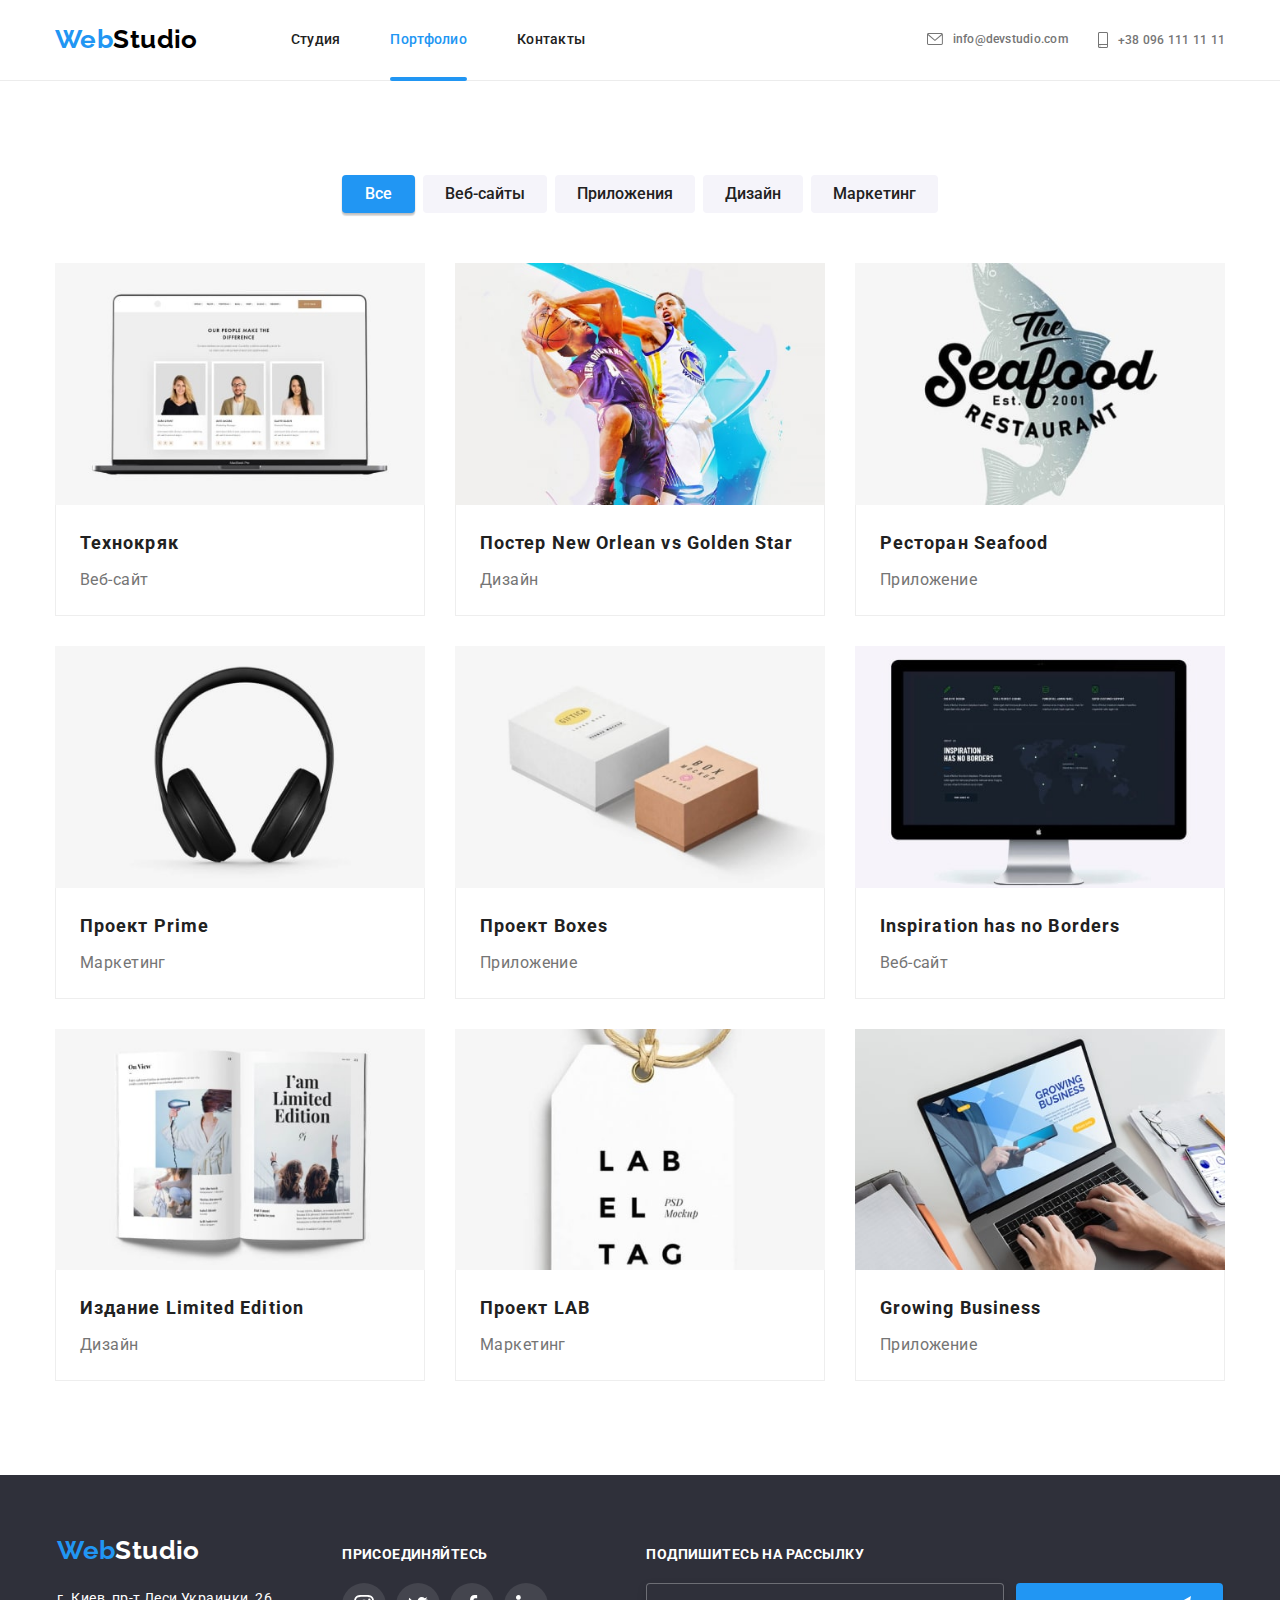
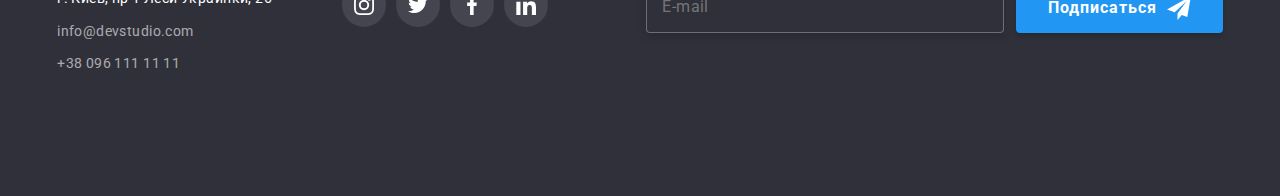
==== commit e8257b15: "portfolio img" ====
--- a/portfolio.html
+++ b/portfolio.html
@@ -91,7 +91,20 @@
             <li class="prt-work__item">
               <a href="" class="portfolio-link">
                 <div class="portfolio-img">
-                  <img src="images/imgtechcriak.jpg" alt="Веб-сайт Технокряк" />
+                  <picture>
+                    <source
+                      srcset="
+                        ./images/jpeg/tehnokriak-354-min.jpg    354w,
+                        ./images/jpeg/tehnokriak-370-min.jpg    370w,
+                        ./images/jpeg/tehnokriak-450-min.jpg    450w,
+                        ./images/jpeg/tehnokriak-354@2x-min.jpg 708w,
+                        ./images/jpeg/tehnokriak-370@2x-min.jpg 740w,
+                        ./images/jpeg/tehnokriak-450@2x-min.jpg 900w
+                      "
+                      sizes="(min-width: 1400px) 20vw, (min-width: 1200px) 33vw, (min-width: 768px) 50vw, 100vw"
+                    />
+                    <img src="./images/jpeg/tehnokriak-354-min.jpg" alt="Технокряк" />
+                  </picture>
                   <div class="text-contein">
                     <p class="text-contein__hidden-text">
                       Ресурс предлагает комплексные предложения с разным уровнем функционала и
@@ -109,7 +122,20 @@
             <li class="prt-work__item">
               <a href="" class="portfolio-link">
                 <div class="portfolio-img">
-                  <img src="images/imgneworlean.jpg" alt="Дизайн постер" />
+                  <picture>
+                    <source
+                      srcset="
+                        ./images/jpeg/golden-star-354-min.jpg    354w,
+                        ./images/jpeg/golden-star-370-min.jpg    370w,
+                        ./images/jpeg/golden-star-450-min.jpg    450w,
+                        ./images/jpeg/golden-star-354@2x-min.jpg 708w,
+                        ./images/jpeg/golden-star-370@2x-min.jpg 740w,
+                        ./images/jpeg/golden-star-450@2x-min.jpg 900w
+                      "
+                      sizes="(min-width: 1400px) 20vw, (min-width: 1200px) 33vw, (min-width: 768px) 50vw, 100vw"
+                    />
+                    <img src="./images/jpeg/golden-star-354-min.jpg" alt="Дизайн постер" />
+                  </picture>
                   <div class="text-contein">
                     <p class="text-contein__hidden-text">
                       Ресурс предлагает комплексные предложения с разным уровнем функционала и
@@ -127,7 +153,23 @@
             <li class="prt-work__item">
               <a href="" class="portfolio-link">
                 <div class="portfolio-img">
-                  <img src="images/imgseafood.jpg" alt="приложение ресторана Seafood" />
+                  <picture>
+                    <source
+                      srcset="
+                        ./images/jpeg/seafood-354-min.jpg    354w,
+                        ./images/jpeg/seafood-370-min.jpg    370w,
+                        ./images/jpeg/seafood-450-min.jpg    450w,
+                        ./images/jpeg/seafood-354@2x-min.jpg 708w,
+                        ./images/jpeg/seafood-370@2x-min.jpg 740w,
+                        ./images/jpeg/seafood-450@2x-min.jpg 900w
+                      "
+                      sizes="(min-width: 1400px) 20vw, (min-width: 1200px) 33vw, (min-width: 768px) 50vw, 100vw"
+                    />
+                    <img
+                      src="./images/jpeg/seafood-354-min.jpg"
+                      alt="Приложение ресторана Seafood"
+                    />
+                  </picture>
                   <div class="text-contein">
                     <p class="text-contein__hidden-text">
                       Ресурс предлагает комплексные предложения с разным уровнем функционала и
@@ -145,7 +187,20 @@
             <li class="prt-work__item">
               <a href="" class="portfolio-link">
                 <div class="portfolio-img">
-                  <img src="images/imgprime.jpg" alt="Маркетинг проекта Prime" />
+                  <picture>
+                    <source
+                      srcset="
+                        ./images/jpeg/prime-354-min.jpg    354w,
+                        ./images/jpeg/prime-370-min.jpg    370w,
+                        ./images/jpeg/prime-450-min.jpg    450w,
+                        ./images/jpeg/prime-354@2x-min.jpg 708w,
+                        ./images/jpeg/prime-370@2x-min.jpg 740w,
+                        ./images/jpeg/prime-450@2x-min.jpg 900w
+                      "
+                      sizes="(min-width: 1400px) 20vw, (min-width: 1200px) 33vw, (min-width: 768px) 50vw, 100vw"
+                    />
+                    <img src="./images/jpeg/prime-354-min.jpg" alt="Маркетинг проекта Prime" />
+                  </picture>
                   <div class="text-contein">
                     <p class="text-contein__hidden-text">
                       Ресурс предлагает комплексные предложения с разным уровнем функционала и
@@ -163,7 +218,20 @@
             <li class="prt-work__item">
               <a href="" class="portfolio-link">
                 <div class="portfolio-img">
-                  <img src="images/imgboxes.jpg" alt=" приложение проект Boxes" />
+                  <picture>
+                    <source
+                      srcset="
+                        ./images/jpeg/boxes-354-min.jpg    354w,
+                        ./images/jpeg/boxes-370-min.jpg    370w,
+                        ./images/jpeg/boxes-450-min.jpg    450w,
+                        ./images/jpeg/boxes-354@2x-min.jpg 708w,
+                        ./images/jpeg/boxes-370@2x-min.jpg 740w,
+                        ./images/jpeg/boxes-450@2x-min.jpg 900w
+                      "
+                      sizes="(min-width: 1400px) 20vw, (min-width: 1200px) 33vw, (min-width: 768px) 50vw, 100vw"
+                    />
+                    <img src="./images/jpeg/boxes-354-min.jpg" alt="Приложение проект Boxes" />
+                  </picture>
                   <div class="text-contein">
                     <p class="text-contein__hidden-text">
                       Ресурс предлагает комплексные предложения с разным уровнем функционала и
@@ -181,7 +249,23 @@
             <li class="prt-work__item">
               <a href="" class="portfolio-link">
                 <div class="portfolio-img">
-                  <img src="images/imgborders.jpg" alt="страничка Inspiration has no Borders " />
+                  <picture>
+                    <source
+                      srcset="
+                        ./images/jpeg/inspiration-borders-354-min.jpg    354w,
+                        ./images/jpeg/inspiration-borders-370-min.jpg    370w,
+                        ./images/jpeg/inspiration-borders-450-min.jpg    450w,
+                        ./images/jpeg/inspiration-borders-354@2x-min.jpg 708w,
+                        ./images/jpeg/inspiration-borders-370@2x-min.jpg 740w,
+                        ./images/jpeg/inspiration-borders-450@2x-min.jpg 900w
+                      "
+                      sizes="(min-width: 1400px) 20vw, (min-width: 1200px) 33vw, (min-width: 768px) 50vw, 100vw"
+                    />
+                    <img
+                      src="./images/jpeg/inspiration-borders-354-min.jpg"
+                      alt="страничка Inspiration has no Borders"
+                    />
+                  </picture>
                   <div class="text-contein">
                     <p class="text-contein__hidden-text">
                       Ресурс предлагает комплексные предложения с разным уровнем функционала и
@@ -199,7 +283,20 @@
             <li class="prt-work__item">
               <a href="" class="portfolio-link">
                 <div class="portfolio-img">
-                  <img src="images/imglimid.jpg" alt="Дизайн издания LE" />
+                  <picture>
+                    <source
+                      srcset="
+                        ./images/jpeg/limited-edition-354-min.jpg    354w,
+                        ./images/jpeg/limited-edition-370-min.jpg    370w,
+                        ./images/jpeg/limited-edition-450-min.jpg    450w,
+                        ./images/jpeg/limited-edition-354@2x-min.jpg 708w,
+                        ./images/jpeg/limited-edition-370@2x-min.jpg 740w,
+                        ./images/jpeg/limited-edition-450@2x-min.jpg 900w
+                      "
+                      sizes="(min-width: 1400px) 20vw, (min-width: 1200px) 33vw, (min-width: 768px) 50vw, 100vw"
+                    />
+                    <img src="./images/jpeg/limited-edition-354-min.jpg" alt="Дизайн издания LE" />
+                  </picture>
                   <div class="text-contein">
                     <p class="text-contein__hidden-text">
                       Ресурс предлагает комплексные предложения с разным уровнем функционала и
@@ -217,7 +314,20 @@
             <li class="prt-work__item">
               <a href="" class="portfolio-link">
                 <div class="portfolio-img">
-                  <img src="images/imglab.jpg" alt="маркетинг проекта ЛАБ" />
+                  <picture>
+                    <source
+                      srcset="
+                        ./images/jpeg/lab-354-min.jpg    354w,
+                        ./images/jpeg/lab-370-min.jpg    370w,
+                        ./images/jpeg/lab-450-min.jpg    450w,
+                        ./images/jpeg/lab-354@2x-min.jpg 708w,
+                        ./images/jpeg/lab-370@2x-min.jpg 740w,
+                        ./images/jpeg/lab-450@2x-min.jpg 900w
+                      "
+                      sizes="(min-width: 1400px) 20vw, (min-width: 1200px) 33vw, (min-width: 768px) 50vw, 100vw"
+                    />
+                    <img src="./images/jpeg/lab-354-min.jpg" alt="маркетинг проекта ЛАБ" />
+                  </picture>
                   <div class="text-contein">
                     <p class="text-contein__hidden-text">
                       Ресурс предлагает комплексные предложения с разным уровнем функционала и
@@ -235,7 +345,23 @@
             <li class="prt-work__item">
               <a href="" class="portfolio-link">
                 <div class="portfolio-img">
-                  <img src="images/imgbissens.jpg" alt="приложение бизнеса" />
+                  <picture>
+                    <source
+                      srcset="
+                        ./images/jpeg/growing-business-354-min.jpg    354w,
+                        ./images/jpeg/growing-business-370-min.jpg    370w,
+                        ./images/jpeg/growing-business-450-min.jpg    450w,
+                        ./images/jpeg/growing-business-354@2x-min.jpg 708w,
+                        ./images/jpeg/growing-business-370@2x-min.jpg 740w,
+                        ./images/jpeg/growing-business-450@2x-min.jpg 900w
+                      "
+                      sizes="(min-width: 1400px) 20vw, (min-width: 1200px) 33vw, (min-width: 768px) 50vw, 100vw"
+                    />
+                    <img
+                      src="./images/jpeg/growing-business-354-min.jpg"
+                      alt="приложение бизнеса"
+                    />
+                  </picture>
                   <div class="text-contein">
                     <p class="text-contein__hidden-text">
                       Ресурс предлагает комплексные предложения с разным уровнем функционала и
--- a/css/main.min.css
+++ b/css/main.min.css
@@ -1,2 +1,2 @@
-h1,h2,h3,h4,h5,h6,p,ul{margin-top:0px;margin-bottom:0px;list-style-type:none;padding:0}a{text-decoration:none}.visually-hidden{position:absolute;white-space:nowrap;width:1px;height:1px;overflow:hidden;border:0;padding:0;clip:rect(0 0 0 0);-webkit-clip-path:inset(50%);clip-path:inset(50%);margin:-1px}body{font-family:"Roboto",sans-serif;background-color:#fff;color:#757575;font-weight:400;font-size:14px;line-height:1.71;letter-spacing:.03em}img{width:100%;height:auto;display:block}.section{padding-top:60px;padding-bottom:60px}@media screen and (min-width: 1200px){.section{padding-top:94px;padding-bottom:94px}}.section__title{text-align:center;color:#212121;font-weight:700;font-size:36px;line-height:1.16;margin-bottom:30px}@media screen and (min-width: 1200px){.section__title{margin-bottom:50px}}.container{padding-left:15px;padding-right:15px;margin-left:auto;margin-right:auto}@media screen and (min-width: 480px){.container{width:480px}}@media screen and (min-width: 768px){.container{width:768px}}@media screen and (min-width: 1200px){.container{width:1200px}}.btn{min-width:200px;height:50px;padding:10px 32px;border:none;border-radius:4px;background-color:#2196f3;color:#fff;font-weight:700;font-size:16px;line-height:1.88;text-align:center;letter-spacing:0.06em;cursor:pointer;-webkit-box-shadow:0px 4px 4px rgba(0,0,0,0.15);box-shadow:0px 4px 4px rgba(0,0,0,0.15);-webkit-transition:background-color 250ms cubic-bezier(0.4, 0, 0.2, 1),-webkit-box-shadow 250ms cubic-bezier(0.4, 0, 0.2, 1);transition:background-color 250ms cubic-bezier(0.4, 0, 0.2, 1),-webkit-box-shadow 250ms cubic-bezier(0.4, 0, 0.2, 1);transition:background-color 250ms cubic-bezier(0.4, 0, 0.2, 1),box-shadow 250ms cubic-bezier(0.4, 0, 0.2, 1);transition:background-color 250ms cubic-bezier(0.4, 0, 0.2, 1),box-shadow 250ms cubic-bezier(0.4, 0, 0.2, 1),-webkit-box-shadow 250ms cubic-bezier(0.4, 0, 0.2, 1)}.feateres__cart,.work__list,.team__list,.clients__card,.filtr__card{list-style-type:none;padding-left:0px;padding-right:0px}.page-header__container{display:-webkit-box;display:-ms-flexbox;display:flex;-webkit-box-align:center;-ms-flex-align:center;align-items:center}@media screen and (max-width: 767px){.page-header__container{-webkit-box-pack:justify;-ms-flex-pack:justify;justify-content:space-between}}.page-header{position:relative;border-bottom:1px solid #ececec}@media screen and (max-width: 767px){.page-heder__nav-contact{display:none}.page-heder__nav-contact.is-open{display:-webkit-box;display:-ms-flexbox;display:flex;width:100%;z-index:999;-webkit-box-orient:vertical;-webkit-box-direction:normal;-ms-flex-direction:column;flex-direction:column;position:absolute;top:100%;left:0;background-color:white;padding:48px 40px}}@media screen and (min-width: 768px){.page-heder__nav-contact{margin-left:88px;-webkit-box-align:center;-ms-flex-align:center;align-items:center;-webkit-box-flex:1;-ms-flex-positive:1;flex-grow:1}}@media screen and (min-width: 1200px){.page-heder__nav-contact{margin-left:93px}}.logo{font-family:"Raleway",sans-serif;color:#000;font-weight:700;font-size:24px;line-height:1.2;padding-top:16px;padding-bottom:16px;-webkit-transition:color 250ms cubic-bezier(0.4, 0, 0.2, 1);transition:color 250ms cubic-bezier(0.4, 0, 0.2, 1)}.logo::before{content:'Web';color:#2196f3}.logo:hover,.logo:focus{color:#2196f3}@media screen and (min-width: 1200px){.logo{font-size:26px}}.footer__logo{display:block;color:#fff;margin-bottom:20px;padding:0}@media screen and (max-width: 767px){.site-nav{-webkit-box-flex:2;-ms-flex-positive:2;flex-grow:2;height:514px}}@media screen and (min-width: 768px){.site-nav{list-style-type:none;display:-webkit-box;display:-ms-flexbox;display:flex;padding-left:0px;padding-right:0px}}.site-nav__item{display:-webkit-box;display:-ms-flexbox;display:flex}@media screen and (min-width: 768px){.site-nav__item:not(:first-child){margin-left:50px}}.site-nav__link{letter-spacing:0.02em;font-weight:500;display:-webkit-box;display:-ms-flexbox;display:flex;padding-top:32px;padding-bottom:32px;position:relative;color:#212121;line-height:1.14;-webkit-transition:color 250ms cubic-bezier(0.4, 0, 0.2, 1);transition:color 250ms cubic-bezier(0.4, 0, 0.2, 1)}@media screen and (max-width: 767px){.site-nav__link{font-size:40px;line-height:1.17;padding-top:16px;padding-bottom:16px}}.site-nav__link:hover,.site-nav__link:focus{color:#2196f3}.site-nav__link--active{color:#2196f3}@media screen and (min-width: 768px){.site-nav__link--active:after{content:'';position:absolute;bottom:-1px;left:0;width:100%;height:4px;border-radius:2px;background:#2196f3}}@media screen and (max-width: 767px){.contact{display:-webkit-box;display:-ms-flexbox;display:flex;-webkit-box-orient:vertical;-webkit-box-direction:reverse;-ms-flex-direction:column-reverse;flex-direction:column-reverse;padding-bottom:64px}.contact__email,.contact__tel{display:none}}@media screen and (min-width: 768px){.contact{margin-left:auto}.contact__email,.contact__tel{margin-right:10px;-ms-flex-item-align:center;-ms-grid-row-align:center;align-self:center;fill:currentColor}}@media screen and (min-width: 1200px){.contact{display:-webkit-box;display:-ms-flexbox;display:flex}}.contact__item:not(:last-child){margin-bottom:10px}@media screen and (max-width: 767px){.contact__item{padding-top:16px;padding-bottom:16px}}@media screen and (min-width: 1200px){.contact__item:not(:last-child){margin-bottom:0;margin-right:30px}}.contact__link{display:-webkit-box;display:-ms-flexbox;display:flex;-webkit-box-pack:start;-ms-flex-pack:start;justify-content:start;-webkit-box-align:center;-ms-flex-align:center;align-items:center;color:#757575;font-weight:500;line-height:1.2;letter-spacing:0.02em;font-size:12px;-webkit-transition:color 250ms cubic-bezier(0.4, 0, 0.2, 1);transition:color 250ms cubic-bezier(0.4, 0, 0.2, 1)}@media screen and (max-width: 767px){.contact__link{font-size:34px}}.contact__link:hover,.contact__link:focus{color:#2196f3;fill:#2196f3}@media screen and (min-width: 1200px){.contact__link{padding-top:32px;padding-bottom:32px;-webkit-box-pack:center;-ms-flex-pack:center;justify-content:center}}.hero{max-width:480px;margin-left:auto;margin-right:auto;text-align:center;background-size:cover;background-repeat:no-repeat;background-position:center;background-color:#c4c4c4;padding-top:118px;padding-bottom:118px;background-image:-webkit-gradient(linear, left top, right top, from(rgba(47,48,58,0.4)), to(rgba(47,48,58,0.4))),url(../../images/hero-mobile-x1.jpg);background-image:linear-gradient(to right, rgba(47,48,58,0.4), rgba(47,48,58,0.4)),url(../../images/hero-mobile-x1.jpg)}@media screen and (min-width: 768px){.hero{max-width:768px;background-image:-webkit-gradient(linear, left top, right top, from(rgba(47,48,58,0.4)), to(rgba(47,48,58,0.4))),url(../../images/hero-tablet-x1.jpg);background-image:linear-gradient(to right, rgba(47,48,58,0.4), rgba(47,48,58,0.4)),url(../../images/hero-tablet-x1.jpg)}}@media screen and (min-width: 1200px){.hero{max-width:1600px;height:600px;padding-top:200px;padding-bottom:200px;background-image:-webkit-gradient(linear, left top, right top, from(rgba(47,48,58,0.4)), to(rgba(47,48,58,0.4))),url(../images/bgr.jpg);background-image:linear-gradient(to right, rgba(47,48,58,0.4), rgba(47,48,58,0.4)),url(../images/bgr.jpg)}}.hero__title{font-weight:900;font-size:26px;line-height:1.62;letter-spacing:0.06em;text-transform:uppercase;color:#fff;margin-bottom:30px}.btn:hover,.btn:focus{background-color:#188ce8}.backdrop{position:fixed;top:0;left:0;width:100%;height:100%;padding:94px 15px 0;background-color:rgba(0,0,0,0.2);z-index:99;opacity:1;overflow-y:scroll;-webkit-transition:opacity 250ms cubic-bezier(0.4, 0, 0.2, 1);transition:opacity 250ms cubic-bezier(0.4, 0, 0.2, 1)}.backdrop.is-hidden{opacity:0;pointer-events:none}@media screen and (min-width: 481px){.backdrop{padding:15px}}.backdrop.is-hidden .modal{-webkit-transform:translate(-50%, -50%) scale(0.8);transform:translate(-50%, -50%) scale(0.8)}.modal{position:relative;padding:40px;max-width:450px;-webkit-box-shadow:0px 1px 3px rgba(0,0,0,0.12),0px 1px 1px rgba(0,0,0,0.14),0px 2px 1px rgba(0,0,0,0.2);box-shadow:0px 1px 3px rgba(0,0,0,0.12),0px 1px 1px rgba(0,0,0,0.14),0px 2px 1px rgba(0,0,0,0.2);border-radius:4px;border-radius:4px;background-color:#fff;-webkit-transition:-webkit-transform 250ms cubic-bezier(0.4, 0, 0.2, 1);transition:-webkit-transform 250ms cubic-bezier(0.4, 0, 0.2, 1);transition:transform 250ms cubic-bezier(0.4, 0, 0.2, 1);transition:transform 250ms cubic-bezier(0.4, 0, 0.2, 1), -webkit-transform 250ms cubic-bezier(0.4, 0, 0.2, 1)}@media screen and (min-width: 481px){.modal{position:absolute;top:50%;left:50%;max-width:528px;width:calc(100% - 30px);-webkit-transform:translate(-50%, -50%) scale(1);transform:translate(-50%, -50%) scale(1)}}.btn-close{display:-webkit-box;display:-ms-flexbox;display:flex;-webkit-box-pack:center;-ms-flex-pack:center;justify-content:center;-webkit-box-align:center;-ms-flex-align:center;align-items:center;position:absolute;top:8px;right:8px;color:#000;width:30px;height:30px;border-radius:50%;background:#fff;border:1px solid rgba(0,0,0,0.1);padding:6px;cursor:pointer;-webkit-transition:color 250ms cubic-bezier(0.4, 0, 0.2, 1);transition:color 250ms cubic-bezier(0.4, 0, 0.2, 1)}.btn-close:hover,.btn-close:focus{color:#2196f3}.btn-close__icone-close{fill:currentColor}.modal__group{position:relative;display:-webkit-box;display:-ms-flexbox;display:flex;-webkit-box-orient:vertical;-webkit-box-direction:normal;-ms-flex-direction:column;flex-direction:column;color:#212121}.modal__text{color:#000;font-weight:700;font-size:20px;line-height:1.5;margin-bottom:12px}.modal__label{display:block;font-size:12px;line-height:1.16;letter-spacing:0.01em;margin-bottom:4px;margin-top:10px;text-align:start;color:#757575}.modal__input{height:40px;padding:11px 12px 11px 42px;outline:none;border:1px solid rgba(33,33,33,0.2);border-radius:4px;-webkit-transition:border 250ms cubic-bezier(0.4, 0, 0.2, 1);transition:border 250ms cubic-bezier(0.4, 0, 0.2, 1)}.modal__input:focus{border:1px solid #2196f3}.modal__icon{position:absolute;top:50%;left:15px;-webkit-transform:translateY(-50%);transform:translateY(-50%);fill:currentColor;-webkit-transition:fill 250ms cubic-bezier(0.4, 0, 0.2, 1);transition:fill 250ms cubic-bezier(0.4, 0, 0.2, 1)}.modal__input:focus ~ .modal__icon{fill:#2196f3}.modal__textarea{resize:none;padding:12px 16px;margin-bottom:20px;height:120px}.modal__textarea::-webkit-input-placeholder{color:rgba(117,117,117,0.5)}.modal__textarea:-ms-input-placeholder{color:rgba(117,117,117,0.5)}.modal__textarea::-ms-input-placeholder{color:rgba(117,117,117,0.5)}.modal__textarea::placeholder{color:rgba(117,117,117,0.5)}.checkbox{position:relative;display:-webkit-box;display:-ms-flexbox;display:flex;margin-bottom:30px;-webkit-box-align:center;-ms-flex-align:center;align-items:center}.checkbox__label{display:inline-block;padding-left:20px;font-size:12px;line-height:1.2}.checkbox__icon-checked{position:absolute;top:50%;left:0px;-webkit-transform:translateY(-50%);transform:translateY(-50%);display:inline-block;width:16px;height:15px;border:1px solid #212121;pointer-events:none;border-radius:2px;-webkit-transition:background-color 250ms cubic-bezier(0.4, 0, 0.2, 1);transition:background-color 250ms cubic-bezier(0.4, 0, 0.2, 1)}.checkbox__input{display:inline-block;position:absolute;white-space:nowrap;width:1px;height:1px;overflow:hidden;border:0;padding:0;clip:rect(0 0 0 0);-webkit-clip-path:inset(50%);clip-path:inset(50%);margin:-1px;-webkit-transition:fill 250ms cubic-bezier(0.4, 0, 0.2, 1);transition:fill 250ms cubic-bezier(0.4, 0, 0.2, 1)}.checkbox__input:checked ~ .checkbox__icon-checked{background-image:url(../images/icon-check.svg);background-position:center;background-size:contain;background-repeat:no-repeat;background-color:#2196f3;border-color:#2196f3}.checkbox__input:focus ~ .checkbox__icon-checked{border:1px solid #2196f3}.checkbox__link{color:#2196f3;text-decoration:underline}.checkbox__link:hover,.checkbox__link:focus{text-decoration:none}.feateres__cart{display:block}@media screen and (min-width: 768px){.feateres__cart{display:-webkit-box;display:-ms-flexbox;display:flex;margin:-15px;-ms-flex-wrap:wrap;flex-wrap:wrap}}@media screen and (min-width: 768px){.feateres__item{width:calc((100% - 4*15px) / 2);margin:15px}}@media screen and (min-width: 1200px){.feateres__item{width:calc((100% - 8 * 15px) / 4)}}.feateres__icon{display:block;width:100%;padding:25px 100px;margin-bottom:30px;text-align:center;background-color:#f5f4fa}.feateres__title{font-weight:700;font-size:14px;line-height:16px;text-align:center;text-transform:uppercase;color:#212121;margin-bottom:10px}@media screen and (max-width: 1199px){.work{display:none}}.work__list{display:-webkit-box;display:-ms-flexbox;display:flex;-ms-flex-wrap:wrap;flex-wrap:wrap}.section--padding-null{padding-top:0px}.work__item{position:relative;width:calc((100% - 60px) / 3);margin-right:30px}.work__item:nth-child(3n){margin-right:0px}.work__description{display:-webkit-box;display:-ms-flexbox;display:flex;-webkit-box-pack:center;-ms-flex-pack:center;justify-content:center;-webkit-box-align:center;-ms-flex-align:center;align-items:center;position:absolute;width:100%;height:70px;bottom:0;left:0;text-align:center;background:rgba(47,48,58,0.8)}.work__text{font-weight:700;font-size:14px;text-transform:uppercase;color:#fff}.team__list{display:block;text-align:center}@media screen and (min-width: 768px){.team__list{display:-webkit-box;display:-ms-flexbox;display:flex;-ms-flex-wrap:wrap;flex-wrap:wrap}}.section--bgr-grey{background-color:#f5f4fa}.team__item{display:block;width:100%;background-color:#fff;-webkit-box-shadow:0px 1px 3px rgba(0,0,0,0.12),0px 1px 1px rgba(0,0,0,0.14),0px 2px 1px rgba(0,0,0,0.2);box-shadow:0px 1px 3px rgba(0,0,0,0.12),0px 1px 1px rgba(0,0,0,0.14),0px 2px 1px rgba(0,0,0,0.2);border-radius:0px 0px 4px 4px;margin-bottom:30px}.team__item:last-child{margin-bottom:0px}@media screen and (min-width: 768px){.team__item{width:calc((100% - 30px) / 2);margin-right:30px;margin-bottom:30px}.team__item:nth-child(2n){margin-right:0px}.team__item:nth-child(n+3){margin-bottom:0px}}@media screen and (min-width: 1200px){.team__item{width:calc((100% - 90px) / 4);margin-right:30px;margin-bottom:0}.team__item:nth-child(2n){margin-right:30px}.team__item:nth-child(4n){margin-right:0px}}.team__card{padding:30px 0 24px}@media screen and (min-width: 1200px){.team__card{padding:30px 0}}.team__title{margin-bottom:10px;font-weight:500;font-size:16px;line-height:1.18;color:#212121}.team__text{font-size:16px;line-height:1.18}.social-network{padding:0 32px;margin-top:16px;display:-webkit-box;display:-ms-flexbox;display:flex;-webkit-box-pack:center;-ms-flex-pack:center;justify-content:center;-webkit-box-align:center;-ms-flex-align:center;align-items:center}.social-network__item:not(:first-child){margin-left:10px}.social-network__link{display:-webkit-box;display:-ms-flexbox;display:flex;-webkit-box-pack:center;-ms-flex-pack:center;justify-content:center;-webkit-box-align:center;-ms-flex-align:center;align-items:center;width:44px;height:44px;border-radius:50%;border:none;background-color:#fff;color:#afb1b8;-webkit-transition:color 250ms cubic-bezier(0.4, 0, 0.2, 1),background-color 250ms cubic-bezier(0.4, 0, 0.2, 1);transition:color 250ms cubic-bezier(0.4, 0, 0.2, 1),background-color 250ms cubic-bezier(0.4, 0, 0.2, 1)}.social-network__link:hover,.social-network__link:focus{color:#fff;background-color:#2196f3}.social-network__icon{fill:currentColor}.clients__card{text-align:center;padding:0;margin:-15px;display:-webkit-box;display:-ms-flexbox;display:flex;-ms-flex-wrap:wrap;flex-wrap:wrap}.clients__item{width:calc((100% - 60px) / 2);margin:15px}@media screen and (min-width: 768px){.clients__item{width:calc((100% - 90px) / 3)}}@media screen and (min-width: 1200px){.clients__item{width:calc((100% - 180px) / 6);margin:0 15px}}.clients__icon{fill:currentColor;display:block;width:100%}.clients__link{text-decoration:none;display:block;padding:16px 32px;border:1px solid #afb1b8;border-radius:4px;color:#afb1b8;cursor:pointer;-webkit-transition:color 250ms cubic-bezier(0.4, 0, 0.2, 1),border 250ms cubic-bezier(0.4, 0, 0.2, 1);transition:color 250ms cubic-bezier(0.4, 0, 0.2, 1),border 250ms cubic-bezier(0.4, 0, 0.2, 1)}.clients__link:hover,.clients__link:focus{color:#2196f3;border:1px solid #2196f3}.footer{padding-top:60px;padding-bottom:60px;background-color:#2f303a;text-align:center}@media screen and (min-width: 1200px){.footer{text-align:start}}@media screen and (min-width: 768px){.footer-adres{display:inline-block}}.adres__card{display:inline-block;list-style-type:none;padding-left:0px}.adres__item:not(:last-child){margin-bottom:8px}@media screen and (min-width: 1200px){.adres__item:not(:last-child){margin-bottom:9px}}.adres{font-style:normal;display:block;margin:0 auto}.adres__link{color:#ffffff99;text-decoration:none;-webkit-transition:color 250ms cubic-bezier(0.4, 0, 0.2, 1);transition:color 250ms cubic-bezier(0.4, 0, 0.2, 1)}.adres__link:focus,.adres__link:hover{color:#2196f3}.adres__text{color:#fff}.footer-social{display:block}@media screen and (min-width: 1200px){.footer-social{display:-webkit-box;display:-ms-flexbox;display:flex;-ms-flex-pack:distribute;justify-content:space-around;-webkit-box-align:baseline;-ms-flex-align:baseline;align-items:baseline}}.social-adres{margin-top:12px;padding-top:60px;padding-bottom:60px}@media screen and (min-width: 768px){.social-adres{padding:0}}@media screen and (min-width: 1200px){.social-adres{margin-left:70px}}.social-network--pdl-null{margin-top:0;padding:0}.social-adres__label{font-weight:700;color:#fff;line-height:1.13;text-transform:uppercase;margin-bottom:20px}.social-network__link--bgr-light{background:rgba(255,255,255,0.1)}.social-network__icon--white{fill:#fff}@media screen and (min-width: 1200px){.subscribe{margin-left:94px}}.subscribe__btn{display:-webkit-box;display:-ms-flexbox;display:flex;-webkit-box-pack:center;-ms-flex-pack:center;justify-content:center;-webkit-box-align:center;-ms-flex-align:center;align-items:center;margin:0 auto}@media screen and (min-width: 1200px){.subscribe__btn{margin-left:12px}}.subscribe__form{position:relative;text-align:center}@media screen and (min-width: 1200px){.subscribe__form{display:-webkit-box;display:-ms-flexbox;display:flex}}.subscribe__input{display:block;padding:15px 16px;width:100%;height:50px;border:1px solid rgba(255,255,255,0.3);background-color:#2f303a;-webkit-filter:drop-shadow(0px 4px 4px rgba(0,0,0,0.15));filter:drop-shadow(0px 4px 4px rgba(0,0,0,0.15));border-radius:4px;margin-bottom:20px;color:#fff;font-size:16px;line-height:1.25}@media screen and (min-width: 768px){.subscribe__input{width:450px;margin-left:auto;margin-right:auto}}@media screen and (min-width: 1200px){.subscribe__input{width:358px}}.subscribe__label{position:absolute;font-size:16px;line-height:1.25;display:-webkit-box;display:-ms-flexbox;display:flex;-webkit-box-align:center;-ms-flex-align:center;align-items:center;color:#757575;top:0;left:16px;-webkit-transform:translateY(70%);transform:translateY(70%);-webkit-transition:-webkit-transform 250ms linear;transition:-webkit-transform 250ms linear;transition:transform 250ms linear;transition:transform 250ms linear, -webkit-transform 250ms linear}.subscribe__input:focus+.subscribe__label,.subscribe__input:not(:placeholder-shown)+.subscribe__label{-webkit-transform:translate(0px, -110%);transform:translate(0px, -110%)}@media screen and (min-width: 1200px){.subscribe__input:focus+.subscribe__label,.subscribe__input:not(:placeholder-shown)+.subscribe__label{-webkit-transform:translate(-70px, 70%);transform:translate(-70px, 70%)}}@media screen and (min-width: 768px){.subscribe__label{left:160px}}@media screen and (min-width: 1200px){.subscribe__label{left:16px}}.subscribe__icon{margin-left:10px}.subscribe__text{font-weight:700;color:#fff;line-height:1.13;text-transform:uppercase;margin-bottom:20px}.filtr__card{display:-webkit-box;display:-ms-flexbox;display:flex}@media screen and (max-width: 767px){.filtr__card{padding-bottom:46px;-ms-flex-wrap:wrap;flex-wrap:wrap;margin:-7.5px -4px}}@media screen and (min-width: 768px){.filtr__card{padding-bottom:30px;-webkit-box-pack:center;-ms-flex-pack:center;justify-content:center}}@media screen and (min-width: 1200px){.filtr__card{padding-bottom:50px}}.btn-portfolio{background-color:#f5f4fa;color:#212121;font-family:'Roboto', sans-serif;font-weight:500;font-size:16px;line-height:1.62;text-align:center;cursor:pointer;min-height:38px;min-width:73px;padding:6px 22px;border:none;border-radius:4px;-webkit-transition:background-color 250ms cubic-bezier(0.4, 0, 0.2, 1),color 250ms var(--cubik),-webkit-box-shadow 250ms cubic-bezier(0.4, 0, 0.2, 1);transition:background-color 250ms cubic-bezier(0.4, 0, 0.2, 1),color 250ms var(--cubik),-webkit-box-shadow 250ms cubic-bezier(0.4, 0, 0.2, 1);transition:background-color 250ms cubic-bezier(0.4, 0, 0.2, 1),color 250ms var(--cubik),box-shadow 250ms cubic-bezier(0.4, 0, 0.2, 1);transition:background-color 250ms cubic-bezier(0.4, 0, 0.2, 1),color 250ms var(--cubik),box-shadow 250ms cubic-bezier(0.4, 0, 0.2, 1),-webkit-box-shadow 250ms cubic-bezier(0.4, 0, 0.2, 1)}.btn-portfolio:hover,.btn-portfolio:focus{background-color:#2196f3;color:#fff;-webkit-box-shadow:0px 3px 1px rgba(0,0,0,0.1),0px 1px 2px rgba(0,0,0,0.08),0px 2px 2px rgba(0,0,0,0.12);box-shadow:0px 3px 1px rgba(0,0,0,0.1),0px 1px 2px rgba(0,0,0,0.08),0px 2px 2px rgba(0,0,0,0.12)}.btn-portfolio--active{background-color:#2196f3;color:#fff;-webkit-box-shadow:0px 3px 1px rgba(0,0,0,0.1),0px 1px 2px rgba(0,0,0,0.08),0px 2px 2px rgba(0,0,0,0.12);box-shadow:0px 3px 1px rgba(0,0,0,0.1),0px 1px 2px rgba(0,0,0,0.08),0px 2px 2px rgba(0,0,0,0.12)}@media screen and (max-width: 767px){.filtr__item{margin:7.5px 4px}}@media screen and (min-width: 768px){.filtr__item:not(:first-child){margin-left:8px}}@media screen and (min-width: 768px){.prt-work{margin:-15px;display:-webkit-box;display:-ms-flexbox;display:flex;-ms-flex-wrap:wrap;flex-wrap:wrap;-webkit-box-align:stretch;-ms-flex-align:stretch;align-items:stretch}}.prt-work__item{display:block;max-width:100%}@media screen and (max-width: 767px){.prt-work__item{margin-bottom:30px}}@media screen and (min-width: 768px){.prt-work__item{width:calc((100% - 4 * 15px) / 2);margin:15px}}@media screen and (min-width: 1200px){.prt-work__item{width:calc((100% - 6 * 15px) / 3)}}.text-contein{display:-webkit-box;display:-ms-flexbox;display:flex;-webkit-box-pack:center;-ms-flex-pack:center;justify-content:center;-webkit-box-align:center;-ms-flex-align:center;align-items:center;position:absolute;width:100%;height:100%;padding:0px 24px;background:rgba(33,150,243,0.9);overflow:hidden;-webkit-transform:translateY(0%);transform:translateY(0%);-webkit-transition:-webkit-transform 250ms cubic-bezier(0.4, 0, 0.2, 1);transition:-webkit-transform 250ms cubic-bezier(0.4, 0, 0.2, 1);transition:transform 250ms cubic-bezier(0.4, 0, 0.2, 1);transition:transform 250ms cubic-bezier(0.4, 0, 0.2, 1), -webkit-transform 250ms cubic-bezier(0.4, 0, 0.2, 1)}.portfolio-link:hover .text-contein,.portfolio-link:focus .text-contein{-webkit-transform:translateY(-100%);transform:translateY(-100%)}.project{display:block;padding:20px 24px;border-right:1px solid #eee;border-left:1px solid #eee;border-bottom:1px solid #eee}.project__title{margin-bottom:4px;font-weight:700;font-size:18px;line-height:2;letter-spacing:0.06em}.project__text{font-size:16px;line-height:1.88;color:#757575}.portfolio-link{display:block;text-decoration:none;color:#212121;-webkit-transition:-webkit-box-shadow 250ms cubic-bezier(0.4, 0, 0.2, 1);transition:-webkit-box-shadow 250ms cubic-bezier(0.4, 0, 0.2, 1);transition:box-shadow 250ms cubic-bezier(0.4, 0, 0.2, 1);transition:box-shadow 250ms cubic-bezier(0.4, 0, 0.2, 1), -webkit-box-shadow 250ms cubic-bezier(0.4, 0, 0.2, 1)}.portfolio-link:focus,.portfolio-link:hover{-webkit-box-shadow:0px 1px 1px rgba(0,0,0,0.12),0px 4px 4px rgba(0,0,0,0.06),1px 4px 6px rgba(0,0,0,0.16);box-shadow:0px 1px 1px rgba(0,0,0,0.12),0px 4px 4px rgba(0,0,0,0.06),1px 4px 6px rgba(0,0,0,0.16)}.portfolio-img{position:relative;overflow:hidden;display:block;max-width:100%;text-align:center}.text-contein__hidden-text{font-size:18px;line-height:1.56;color:#fff}@media screen and (min-width: 768px){.fotter-contact-join{display:-webkit-box;display:-ms-flexbox;display:flex;-ms-flex-pack:distribute;justify-content:space-around;-webkit-box-align:baseline;-ms-flex-align:baseline;align-items:baseline;padding-top:0;padding-bottom:60px}}.menu-burger{color:#000;border:0;padding:0;margin:0;background-color:transparent;-webkit-transition:color 250ms cubic-bezier(0.4, 0, 0.2, 1);transition:color 250ms cubic-bezier(0.4, 0, 0.2, 1)}.menu-burger:hover,.menu-burger:focus{color:#2196f3}.menu-burger .icon-menu,.menu-burger .icon-close-burger{fill:currentColor}.menu-burger .icon-close-burger{display:none}.menu-burger.is-open .icon-menu{display:none}.menu-burger.is-open .icon-close-burger{display:block}@media screen and (min-width: 768px){.menu-burger{display:none}}.social{display:none}@media screen and (max-width: 767px){.social{display:-webkit-box;display:-ms-flexbox;display:flex;-webkit-box-align:center;-ms-flex-align:center;align-items:center}}.social__link{display:block;font-weight:500;font-size:18px;line-height:1.2;letter-spacing:0.02em;color:#2196f3}.social__item{padding-right:10px}.social__item:not(:first-child){padding-left:10px}.social__item:not(:last-child){border-right:1px solid rgba(33,33,33,0.2)}
+h1,h2,h3,h4,h5,h6,p,ul{margin-top:0px;margin-bottom:0px;list-style-type:none;padding:0}a{text-decoration:none}.visually-hidden{position:absolute;white-space:nowrap;width:1px;height:1px;overflow:hidden;border:0;padding:0;clip:rect(0 0 0 0);-webkit-clip-path:inset(50%);clip-path:inset(50%);margin:-1px}body{font-family:"Roboto",sans-serif;background-color:#fff;color:#757575;font-weight:400;font-size:14px;line-height:1.71;letter-spacing:.03em}img{width:100%;height:auto;display:block}.section{padding-top:60px;padding-bottom:60px}@media screen and (min-width: 1200px){.section{padding-top:94px;padding-bottom:94px}}.section__title{text-align:center;color:#212121;font-weight:700;font-size:36px;line-height:1.16;margin-bottom:30px}@media screen and (min-width: 1200px){.section__title{margin-bottom:50px}}.container{padding-left:15px;padding-right:15px;margin-left:auto;margin-right:auto}@media screen and (min-width: 480px){.container{width:480px}}@media screen and (min-width: 768px){.container{width:768px}}@media screen and (min-width: 1200px){.container{width:1200px}}.btn{min-width:200px;height:50px;padding:10px 32px;border:none;border-radius:4px;background-color:#2196f3;color:#fff;font-weight:700;font-size:16px;line-height:1.88;text-align:center;letter-spacing:0.06em;cursor:pointer;-webkit-box-shadow:0px 4px 4px rgba(0,0,0,0.15);box-shadow:0px 4px 4px rgba(0,0,0,0.15);-webkit-transition:background-color 250ms cubic-bezier(0.4, 0, 0.2, 1),-webkit-box-shadow 250ms cubic-bezier(0.4, 0, 0.2, 1);transition:background-color 250ms cubic-bezier(0.4, 0, 0.2, 1),-webkit-box-shadow 250ms cubic-bezier(0.4, 0, 0.2, 1);transition:background-color 250ms cubic-bezier(0.4, 0, 0.2, 1),box-shadow 250ms cubic-bezier(0.4, 0, 0.2, 1);transition:background-color 250ms cubic-bezier(0.4, 0, 0.2, 1),box-shadow 250ms cubic-bezier(0.4, 0, 0.2, 1),-webkit-box-shadow 250ms cubic-bezier(0.4, 0, 0.2, 1)}.feateres__cart,.work__list,.team__list,.clients__card,.filtr__card{list-style-type:none;padding-left:0px;padding-right:0px}.page-header__container{display:-webkit-box;display:-ms-flexbox;display:flex;-webkit-box-align:center;-ms-flex-align:center;align-items:center}@media screen and (max-width: 767px){.page-header__container{-webkit-box-pack:justify;-ms-flex-pack:justify;justify-content:space-between}}.page-header{position:relative;border-bottom:1px solid #ececec}@media screen and (max-width: 767px){.page-heder__nav-contact{display:none}.page-heder__nav-contact.is-open{display:-webkit-box;display:-ms-flexbox;display:flex;width:100%;z-index:999;-webkit-box-orient:vertical;-webkit-box-direction:normal;-ms-flex-direction:column;flex-direction:column;position:absolute;top:100%;left:0;background-color:white;padding:48px 40px}}@media screen and (min-width: 768px){.page-heder__nav-contact{margin-left:88px;display:-webkit-box;display:-ms-flexbox;display:flex;-webkit-box-align:center;-ms-flex-align:center;align-items:center;-webkit-box-flex:1;-ms-flex-positive:1;flex-grow:1}}@media screen and (min-width: 1200px){.page-heder__nav-contact{margin-left:93px}}.logo{font-family:"Raleway",sans-serif;color:#000;font-weight:700;font-size:24px;line-height:1.2;padding-top:16px;padding-bottom:16px;-webkit-transition:color 250ms cubic-bezier(0.4, 0, 0.2, 1);transition:color 250ms cubic-bezier(0.4, 0, 0.2, 1)}.logo::before{content:'Web';color:#2196f3}.logo:hover,.logo:focus{color:#2196f3}@media screen and (min-width: 1200px){.logo{font-size:26px}}.footer__logo{display:block;color:#fff;margin-bottom:20px;padding:0}@media screen and (max-width: 767px){.site-nav{-webkit-box-flex:2;-ms-flex-positive:2;flex-grow:2;height:514px}}@media screen and (min-width: 768px){.site-nav{list-style-type:none;display:-webkit-box;display:-ms-flexbox;display:flex;padding-left:0px;padding-right:0px}}.site-nav__item{display:-webkit-box;display:-ms-flexbox;display:flex}@media screen and (min-width: 768px){.site-nav__item:not(:first-child){margin-left:50px}}.site-nav__link{letter-spacing:0.02em;font-weight:500;display:-webkit-box;display:-ms-flexbox;display:flex;padding-top:32px;padding-bottom:32px;position:relative;color:#212121;line-height:1.14;-webkit-transition:color 250ms cubic-bezier(0.4, 0, 0.2, 1);transition:color 250ms cubic-bezier(0.4, 0, 0.2, 1)}@media screen and (max-width: 767px){.site-nav__link{font-size:40px;line-height:1.17;padding-top:16px;padding-bottom:16px}}.site-nav__link:hover,.site-nav__link:focus{color:#2196f3}.site-nav__link--active{color:#2196f3}@media screen and (min-width: 768px){.site-nav__link--active:after{content:'';position:absolute;bottom:-1px;left:0;width:100%;height:4px;border-radius:2px;background:#2196f3}}@media screen and (max-width: 767px){.contact{display:-webkit-box;display:-ms-flexbox;display:flex;-webkit-box-orient:vertical;-webkit-box-direction:reverse;-ms-flex-direction:column-reverse;flex-direction:column-reverse;padding-bottom:64px}.contact__email,.contact__tel{display:none}}@media screen and (min-width: 768px){.contact{margin-left:auto}.contact__email,.contact__tel{margin-right:10px;-ms-flex-item-align:center;-ms-grid-row-align:center;align-self:center;fill:currentColor}}@media screen and (min-width: 1200px){.contact{display:-webkit-box;display:-ms-flexbox;display:flex}}.contact__item:not(:last-child){margin-bottom:10px}@media screen and (max-width: 767px){.contact__item{padding-top:16px;padding-bottom:16px}}@media screen and (min-width: 1200px){.contact__item:not(:last-child){margin-bottom:0;margin-right:30px}}.contact__link{display:-webkit-box;display:-ms-flexbox;display:flex;-webkit-box-pack:start;-ms-flex-pack:start;justify-content:start;-webkit-box-align:center;-ms-flex-align:center;align-items:center;color:#757575;font-weight:500;line-height:1.2;letter-spacing:0.02em;font-size:12px;-webkit-transition:color 250ms cubic-bezier(0.4, 0, 0.2, 1);transition:color 250ms cubic-bezier(0.4, 0, 0.2, 1)}@media screen and (max-width: 767px){.contact__link{font-size:34px}}.contact__link:hover,.contact__link:focus{color:#2196f3;fill:#2196f3}@media screen and (min-width: 1200px){.contact__link{padding-top:32px;padding-bottom:32px;-webkit-box-pack:center;-ms-flex-pack:center;justify-content:center}}.hero{max-width:576px;margin-left:auto;margin-right:auto;text-align:center;background-size:cover;background-repeat:no-repeat;background-position:center;background-color:#c4c4c4;padding-top:118px;padding-bottom:118px;background-image:-webkit-gradient(linear, left top, right top, from(rgba(47,48,58,0.4)), to(rgba(47,48,58,0.4))),url(../../images/hero-mobile.jpg);background-image:linear-gradient(to right, rgba(47,48,58,0.4), rgba(47,48,58,0.4)),url(../../images/hero-mobile.jpg)}@media (-webkit-min-device-pixel-ratio: 2), (min-resolution: 2dppx){.hero{background-image:-webkit-gradient(linear, left top, right top, from(rgba(47,48,58,0.4)), to(rgba(47,48,58,0.4))),url(../../images/hero-mobile@2x.jpg);background-image:linear-gradient(to right, rgba(47,48,58,0.4), rgba(47,48,58,0.4)),url(../../images/hero-mobile@2x.jpg)}}@media screen and (min-width: 576px){.hero{max-width:980px;background-image:-webkit-gradient(linear, left top, right top, from(rgba(47,48,58,0.4)), to(rgba(47,48,58,0.4))),url(../../images/hero-tablet.jpg);background-image:linear-gradient(to right, rgba(47,48,58,0.4), rgba(47,48,58,0.4)),url(../../images/hero-tablet.jpg)}}@media screen and (min-width: 576px) and (-webkit-min-device-pixel-ratio: 2), screen and (min-width: 576px) and (min-resolution: 2dppx){.hero{background-image:-webkit-gradient(linear, left top, right top, from(rgba(47,48,58,0.4)), to(rgba(47,48,58,0.4))),url(../../images/hero-tablet@2x.jpg);background-image:linear-gradient(to right, rgba(47,48,58,0.4), rgba(47,48,58,0.4)),url(../../images/hero-tablet@2x.jpg)}}@media screen and (min-width: 981px){.hero{max-width:1600px;height:600px;padding-top:200px;padding-bottom:200px;background-image:-webkit-gradient(linear, left top, right top, from(rgba(47,48,58,0.4)), to(rgba(47,48,58,0.4))),url(../../images/hero-laptop.jpg);background-image:linear-gradient(to right, rgba(47,48,58,0.4), rgba(47,48,58,0.4)),url(../../images/hero-laptop.jpg)}}@media screen and (min-width: 981px) and (-webkit-min-device-pixel-ratio: 2), screen and (min-width: 981px) and (min-resolution: 2dppx){.hero{background-image:-webkit-gradient(linear, left top, right top, from(rgba(47,48,58,0.4)), to(rgba(47,48,58,0.4))),url(../../images/hero-laptop@2x.jpg);background-image:linear-gradient(to right, rgba(47,48,58,0.4), rgba(47,48,58,0.4)),url(../../images/hero-laptop@2x.jpg)}}.hero__title{font-weight:900;font-size:26px;line-height:1.62;letter-spacing:0.06em;text-transform:uppercase;color:#fff;margin-bottom:30px}.btn:hover,.btn:focus{background-color:#188ce8}.backdrop{position:fixed;top:0;left:0;width:100%;height:100%;padding:94px 15px 0;background-color:rgba(0,0,0,0.2);z-index:99;opacity:1;overflow-y:scroll;-webkit-transition:opacity 250ms cubic-bezier(0.4, 0, 0.2, 1);transition:opacity 250ms cubic-bezier(0.4, 0, 0.2, 1)}.backdrop.is-hidden{opacity:0;pointer-events:none}@media screen and (min-width: 481px){.backdrop{padding:15px}}.backdrop.is-hidden .modal{-webkit-transform:translate(-50%, -50%) scale(0.8);transform:translate(-50%, -50%) scale(0.8)}.modal{position:relative;padding:40px;max-width:450px;-webkit-box-shadow:0px 1px 3px rgba(0,0,0,0.12),0px 1px 1px rgba(0,0,0,0.14),0px 2px 1px rgba(0,0,0,0.2);box-shadow:0px 1px 3px rgba(0,0,0,0.12),0px 1px 1px rgba(0,0,0,0.14),0px 2px 1px rgba(0,0,0,0.2);border-radius:4px;border-radius:4px;background-color:#fff;-webkit-transition:-webkit-transform 250ms cubic-bezier(0.4, 0, 0.2, 1);transition:-webkit-transform 250ms cubic-bezier(0.4, 0, 0.2, 1);transition:transform 250ms cubic-bezier(0.4, 0, 0.2, 1);transition:transform 250ms cubic-bezier(0.4, 0, 0.2, 1), -webkit-transform 250ms cubic-bezier(0.4, 0, 0.2, 1)}@media screen and (min-width: 481px){.modal{position:absolute;top:50%;left:50%;max-width:528px;width:calc(100% - 30px);-webkit-transform:translate(-50%, -50%) scale(1);transform:translate(-50%, -50%) scale(1)}}.btn-close{display:-webkit-box;display:-ms-flexbox;display:flex;-webkit-box-pack:center;-ms-flex-pack:center;justify-content:center;-webkit-box-align:center;-ms-flex-align:center;align-items:center;position:absolute;top:8px;right:8px;color:#000;width:30px;height:30px;border-radius:50%;background:#fff;border:1px solid rgba(0,0,0,0.1);padding:6px;cursor:pointer;-webkit-transition:color 250ms cubic-bezier(0.4, 0, 0.2, 1);transition:color 250ms cubic-bezier(0.4, 0, 0.2, 1)}.btn-close:hover,.btn-close:focus{color:#2196f3}.btn-close__icone-close{fill:currentColor}.modal__group{position:relative;display:-webkit-box;display:-ms-flexbox;display:flex;-webkit-box-orient:vertical;-webkit-box-direction:normal;-ms-flex-direction:column;flex-direction:column;color:#212121}.modal__text{color:#000;font-weight:700;font-size:20px;line-height:1.5;margin-bottom:12px}.modal__label{display:block;font-size:12px;line-height:1.16;letter-spacing:0.01em;margin-bottom:4px;margin-top:10px;text-align:start;color:#757575}.modal__input{height:40px;padding:11px 12px 11px 42px;outline:none;border:1px solid rgba(33,33,33,0.2);border-radius:4px;-webkit-transition:border 250ms cubic-bezier(0.4, 0, 0.2, 1);transition:border 250ms cubic-bezier(0.4, 0, 0.2, 1)}.modal__input:focus{border:1px solid #2196f3}.modal__icon{position:absolute;top:50%;left:15px;-webkit-transform:translateY(-50%);transform:translateY(-50%);fill:currentColor;-webkit-transition:fill 250ms cubic-bezier(0.4, 0, 0.2, 1);transition:fill 250ms cubic-bezier(0.4, 0, 0.2, 1)}.modal__input:focus ~ .modal__icon{fill:#2196f3}.modal__textarea{resize:none;padding:12px 16px;margin-bottom:20px;height:120px}.modal__textarea::-webkit-input-placeholder{color:rgba(117,117,117,0.5)}.modal__textarea:-ms-input-placeholder{color:rgba(117,117,117,0.5)}.modal__textarea::-ms-input-placeholder{color:rgba(117,117,117,0.5)}.modal__textarea::placeholder{color:rgba(117,117,117,0.5)}.checkbox{position:relative;display:-webkit-box;display:-ms-flexbox;display:flex;margin-bottom:30px;-webkit-box-align:center;-ms-flex-align:center;align-items:center}.checkbox__label{display:inline-block;padding-left:20px;font-size:12px;line-height:1.2}.checkbox__icon-checked{position:absolute;top:50%;left:0px;-webkit-transform:translateY(-50%);transform:translateY(-50%);display:inline-block;width:16px;height:15px;border:1px solid #212121;pointer-events:none;border-radius:2px;-webkit-transition:background-color 250ms cubic-bezier(0.4, 0, 0.2, 1);transition:background-color 250ms cubic-bezier(0.4, 0, 0.2, 1)}.checkbox__input{display:inline-block;position:absolute;white-space:nowrap;width:1px;height:1px;overflow:hidden;border:0;padding:0;clip:rect(0 0 0 0);-webkit-clip-path:inset(50%);clip-path:inset(50%);margin:-1px;-webkit-transition:fill 250ms cubic-bezier(0.4, 0, 0.2, 1);transition:fill 250ms cubic-bezier(0.4, 0, 0.2, 1)}.checkbox__input:checked ~ .checkbox__icon-checked{background-image:url(../images/icon-check.svg);background-position:center;background-size:contain;background-repeat:no-repeat;background-color:#2196f3;border-color:#2196f3}.checkbox__input:focus ~ .checkbox__icon-checked{border:1px solid #2196f3}.checkbox__link{color:#2196f3;text-decoration:underline}.checkbox__link:hover,.checkbox__link:focus{text-decoration:none}.feateres__cart{display:block}@media screen and (min-width: 768px){.feateres__cart{display:-webkit-box;display:-ms-flexbox;display:flex;margin:-15px;-ms-flex-wrap:wrap;flex-wrap:wrap}}@media screen and (min-width: 768px){.feateres__item{width:calc((100% - 4*15px) / 2);margin:15px}}@media screen and (min-width: 1200px){.feateres__item{width:calc((100% - 8 * 15px) / 4)}}.feateres__icon{display:block;width:100%;padding:25px 100px;margin-bottom:30px;text-align:center;background-color:#f5f4fa}.feateres__title{font-weight:700;font-size:14px;line-height:16px;text-align:center;text-transform:uppercase;color:#212121;margin-bottom:10px}@media screen and (max-width: 1199px){.work{display:none}}.work__list{display:-webkit-box;display:-ms-flexbox;display:flex;-ms-flex-wrap:wrap;flex-wrap:wrap}.section--padding-null{padding-top:0px}.work__item{position:relative;width:calc((100% - 60px) / 3);margin-right:30px}.work__item:nth-child(3n){margin-right:0px}.work__description{display:-webkit-box;display:-ms-flexbox;display:flex;-webkit-box-pack:center;-ms-flex-pack:center;justify-content:center;-webkit-box-align:center;-ms-flex-align:center;align-items:center;position:absolute;width:100%;height:70px;bottom:0;left:0;text-align:center;background:rgba(47,48,58,0.8)}.work__text{font-weight:700;font-size:14px;text-transform:uppercase;color:#fff}.team__list{display:block;text-align:center}@media screen and (min-width: 768px){.team__list{display:-webkit-box;display:-ms-flexbox;display:flex;-ms-flex-wrap:wrap;flex-wrap:wrap}}.section--bgr-grey{background-color:#f5f4fa}.team__item{display:block;width:100%;background-color:#fff;-webkit-box-shadow:0px 1px 3px rgba(0,0,0,0.12),0px 1px 1px rgba(0,0,0,0.14),0px 2px 1px rgba(0,0,0,0.2);box-shadow:0px 1px 3px rgba(0,0,0,0.12),0px 1px 1px rgba(0,0,0,0.14),0px 2px 1px rgba(0,0,0,0.2);border-radius:0px 0px 4px 4px;margin-bottom:30px}.team__item:last-child{margin-bottom:0px}@media screen and (min-width: 768px){.team__item{width:calc((100% - 30px) / 2);margin-right:30px;margin-bottom:30px}.team__item:nth-child(2n){margin-right:0px}.team__item:nth-child(n+3){margin-bottom:0px}}@media screen and (min-width: 1200px){.team__item{width:calc((100% - 90px) / 4);margin-right:30px;margin-bottom:0}.team__item:nth-child(2n){margin-right:30px}.team__item:nth-child(4n){margin-right:0px}}.team__card{padding:30px 0 24px}@media screen and (min-width: 1200px){.team__card{padding:30px 0}}.team__title{margin-bottom:10px;font-weight:500;font-size:16px;line-height:1.18;color:#212121}.team__text{font-size:16px;line-height:1.18}.social-network{padding:0 32px;margin-top:16px;display:-webkit-box;display:-ms-flexbox;display:flex;-webkit-box-pack:center;-ms-flex-pack:center;justify-content:center;-webkit-box-align:center;-ms-flex-align:center;align-items:center}.social-network__item:not(:first-child){margin-left:10px}.social-network__link{display:-webkit-box;display:-ms-flexbox;display:flex;-webkit-box-pack:center;-ms-flex-pack:center;justify-content:center;-webkit-box-align:center;-ms-flex-align:center;align-items:center;width:44px;height:44px;border-radius:50%;border:none;background-color:#fff;color:#afb1b8;-webkit-transition:color 250ms cubic-bezier(0.4, 0, 0.2, 1),background-color 250ms cubic-bezier(0.4, 0, 0.2, 1);transition:color 250ms cubic-bezier(0.4, 0, 0.2, 1),background-color 250ms cubic-bezier(0.4, 0, 0.2, 1)}.social-network__link:hover,.social-network__link:focus{color:#fff;background-color:#2196f3}.social-network__icon{fill:currentColor}.clients__card{text-align:center;padding:0;margin:-15px;display:-webkit-box;display:-ms-flexbox;display:flex;-ms-flex-wrap:wrap;flex-wrap:wrap}.clients__item{width:calc((100% - 60px) / 2);margin:15px}@media screen and (min-width: 768px){.clients__item{width:calc((100% - 90px) / 3)}}@media screen and (min-width: 1200px){.clients__item{width:calc((100% - 180px) / 6);margin:0 15px}}.clients__icon{fill:currentColor;display:block;width:100%}.clients__link{text-decoration:none;display:block;padding:16px 32px;border:1px solid #afb1b8;border-radius:4px;color:#afb1b8;cursor:pointer;-webkit-transition:color 250ms cubic-bezier(0.4, 0, 0.2, 1),border 250ms cubic-bezier(0.4, 0, 0.2, 1);transition:color 250ms cubic-bezier(0.4, 0, 0.2, 1),border 250ms cubic-bezier(0.4, 0, 0.2, 1)}.clients__link:hover,.clients__link:focus{color:#2196f3;border:1px solid #2196f3}.footer{padding-top:60px;padding-bottom:60px;background-color:#2f303a;text-align:center}@media screen and (min-width: 1200px){.footer{text-align:start}}@media screen and (min-width: 768px){.footer-adres{display:inline-block}}.adres__card{display:inline-block;list-style-type:none;padding-left:0px}.adres__item:not(:last-child){margin-bottom:8px}@media screen and (min-width: 1200px){.adres__item:not(:last-child){margin-bottom:9px}}.adres{font-style:normal;display:block;margin:0 auto}.adres__link{color:#ffffff99;text-decoration:none;-webkit-transition:color 250ms cubic-bezier(0.4, 0, 0.2, 1);transition:color 250ms cubic-bezier(0.4, 0, 0.2, 1)}.adres__link:focus,.adres__link:hover{color:#2196f3}.adres__text{color:#fff}.footer-social{display:block}@media screen and (min-width: 1200px){.footer-social{display:-webkit-box;display:-ms-flexbox;display:flex;-ms-flex-pack:distribute;justify-content:space-around;-webkit-box-align:baseline;-ms-flex-align:baseline;align-items:baseline}}.social-adres{margin-top:12px;padding-top:60px;padding-bottom:60px}@media screen and (min-width: 768px){.social-adres{padding:0}}@media screen and (min-width: 1200px){.social-adres{margin-left:70px}}.social-network--pdl-null{margin-top:0;padding:0}.social-adres__label{font-weight:700;color:#fff;line-height:1.13;text-transform:uppercase;margin-bottom:20px}.social-network__link--bgr-light{background:rgba(255,255,255,0.1)}.social-network__icon--white{fill:#fff}@media screen and (min-width: 1200px){.subscribe{margin-left:94px}}.subscribe__btn{display:-webkit-box;display:-ms-flexbox;display:flex;-webkit-box-pack:center;-ms-flex-pack:center;justify-content:center;-webkit-box-align:center;-ms-flex-align:center;align-items:center;margin:0 auto}@media screen and (min-width: 1200px){.subscribe__btn{margin-left:12px}}.subscribe__form{position:relative;text-align:center}@media screen and (min-width: 1200px){.subscribe__form{display:-webkit-box;display:-ms-flexbox;display:flex}}.subscribe__input{display:block;padding:15px 16px;width:100%;height:50px;border:1px solid rgba(255,255,255,0.3);background-color:#2f303a;-webkit-filter:drop-shadow(0px 4px 4px rgba(0,0,0,0.15));filter:drop-shadow(0px 4px 4px rgba(0,0,0,0.15));border-radius:4px;margin-bottom:20px;color:#fff;font-size:16px;line-height:1.25}@media screen and (min-width: 768px){.subscribe__input{width:450px;margin-left:auto;margin-right:auto}}@media screen and (min-width: 1200px){.subscribe__input{width:358px}}.subscribe__label{position:absolute;font-size:16px;line-height:1.25;display:-webkit-box;display:-ms-flexbox;display:flex;-webkit-box-align:center;-ms-flex-align:center;align-items:center;color:#757575;top:0;left:16px;-webkit-transform:translateY(70%);transform:translateY(70%);-webkit-transition:-webkit-transform 250ms linear;transition:-webkit-transform 250ms linear;transition:transform 250ms linear;transition:transform 250ms linear, -webkit-transform 250ms linear}.subscribe__input:focus+.subscribe__label,.subscribe__input:not(:placeholder-shown)+.subscribe__label{-webkit-transform:translate(0px, -110%);transform:translate(0px, -110%)}@media screen and (min-width: 1200px){.subscribe__input:focus+.subscribe__label,.subscribe__input:not(:placeholder-shown)+.subscribe__label{-webkit-transform:translate(-70px, 70%);transform:translate(-70px, 70%)}}@media screen and (min-width: 768px){.subscribe__label{left:160px}}@media screen and (min-width: 1200px){.subscribe__label{left:16px}}.subscribe__icon{margin-left:10px}.subscribe__text{font-weight:700;color:#fff;line-height:1.13;text-transform:uppercase;margin-bottom:20px}.filtr__card{display:-webkit-box;display:-ms-flexbox;display:flex}@media screen and (max-width: 767px){.filtr__card{padding-bottom:46px;-ms-flex-wrap:wrap;flex-wrap:wrap;margin:-7.5px -4px}}@media screen and (min-width: 768px){.filtr__card{padding-bottom:30px;-webkit-box-pack:center;-ms-flex-pack:center;justify-content:center}}@media screen and (min-width: 1200px){.filtr__card{padding-bottom:50px}}.btn-portfolio{background-color:#f5f4fa;color:#212121;font-family:'Roboto', sans-serif;font-weight:500;font-size:16px;line-height:1.62;text-align:center;cursor:pointer;min-height:38px;min-width:73px;padding:6px 22px;border:none;border-radius:4px;-webkit-transition:background-color 250ms cubic-bezier(0.4, 0, 0.2, 1),color 250ms var(--cubik),-webkit-box-shadow 250ms cubic-bezier(0.4, 0, 0.2, 1);transition:background-color 250ms cubic-bezier(0.4, 0, 0.2, 1),color 250ms var(--cubik),-webkit-box-shadow 250ms cubic-bezier(0.4, 0, 0.2, 1);transition:background-color 250ms cubic-bezier(0.4, 0, 0.2, 1),color 250ms var(--cubik),box-shadow 250ms cubic-bezier(0.4, 0, 0.2, 1);transition:background-color 250ms cubic-bezier(0.4, 0, 0.2, 1),color 250ms var(--cubik),box-shadow 250ms cubic-bezier(0.4, 0, 0.2, 1),-webkit-box-shadow 250ms cubic-bezier(0.4, 0, 0.2, 1)}.btn-portfolio:hover,.btn-portfolio:focus{background-color:#2196f3;color:#fff;-webkit-box-shadow:0px 3px 1px rgba(0,0,0,0.1),0px 1px 2px rgba(0,0,0,0.08),0px 2px 2px rgba(0,0,0,0.12);box-shadow:0px 3px 1px rgba(0,0,0,0.1),0px 1px 2px rgba(0,0,0,0.08),0px 2px 2px rgba(0,0,0,0.12)}.btn-portfolio--active{background-color:#2196f3;color:#fff;-webkit-box-shadow:0px 3px 1px rgba(0,0,0,0.1),0px 1px 2px rgba(0,0,0,0.08),0px 2px 2px rgba(0,0,0,0.12);box-shadow:0px 3px 1px rgba(0,0,0,0.1),0px 1px 2px rgba(0,0,0,0.08),0px 2px 2px rgba(0,0,0,0.12)}@media screen and (max-width: 767px){.filtr__item{margin:7.5px 4px}}@media screen and (min-width: 768px){.filtr__item:not(:first-child){margin-left:8px}}@media screen and (min-width: 768px){.prt-work{margin:-15px;display:-webkit-box;display:-ms-flexbox;display:flex;-ms-flex-wrap:wrap;flex-wrap:wrap;-webkit-box-align:stretch;-ms-flex-align:stretch;align-items:stretch}}.prt-work__item{max-width:100%}@media screen and (max-width: 767px){.prt-work__item{margin-bottom:30px}}@media screen and (min-width: 768px){.prt-work__item{width:calc((100% - 4 * 15px) / 2);margin:15px}}@media screen and (min-width: 1200px){.prt-work__item{width:calc((100% - 6 * 15px) / 3)}}.text-contein{display:-webkit-box;display:-ms-flexbox;display:flex;-webkit-box-pack:center;-ms-flex-pack:center;justify-content:center;-webkit-box-align:center;-ms-flex-align:center;align-items:center;position:absolute;width:100%;height:100%;padding:0px 24px;background:rgba(33,150,243,0.9);overflow:hidden;-webkit-transform:translateY(0%);transform:translateY(0%);-webkit-transition:-webkit-transform 250ms cubic-bezier(0.4, 0, 0.2, 1);transition:-webkit-transform 250ms cubic-bezier(0.4, 0, 0.2, 1);transition:transform 250ms cubic-bezier(0.4, 0, 0.2, 1);transition:transform 250ms cubic-bezier(0.4, 0, 0.2, 1), -webkit-transform 250ms cubic-bezier(0.4, 0, 0.2, 1)}.portfolio-link:hover .text-contein,.portfolio-link:focus .text-contein{-webkit-transform:translateY(-100%);transform:translateY(-100%)}.project{-webkit-box-flex:1;-ms-flex-positive:1;flex-grow:1;padding:20px 24px;border-right:1px solid #eee;border-left:1px solid #eee;border-bottom:1px solid #eee}.project__title{margin-bottom:4px;font-weight:700;font-size:18px;line-height:2;letter-spacing:0.06em}.project__text{font-size:16px;line-height:1.88;color:#757575}.portfolio-link{height:100%;display:-webkit-box;display:-ms-flexbox;display:flex;-webkit-box-orient:vertical;-webkit-box-direction:normal;-ms-flex-direction:column;flex-direction:column;text-decoration:none;color:#212121;-webkit-transition:-webkit-box-shadow 250ms cubic-bezier(0.4, 0, 0.2, 1);transition:-webkit-box-shadow 250ms cubic-bezier(0.4, 0, 0.2, 1);transition:box-shadow 250ms cubic-bezier(0.4, 0, 0.2, 1);transition:box-shadow 250ms cubic-bezier(0.4, 0, 0.2, 1), -webkit-box-shadow 250ms cubic-bezier(0.4, 0, 0.2, 1)}.portfolio-link:focus,.portfolio-link:hover{-webkit-box-shadow:0px 1px 1px rgba(0,0,0,0.12),0px 4px 4px rgba(0,0,0,0.06),1px 4px 6px rgba(0,0,0,0.16);box-shadow:0px 1px 1px rgba(0,0,0,0.12),0px 4px 4px rgba(0,0,0,0.06),1px 4px 6px rgba(0,0,0,0.16)}.portfolio-img{position:relative;overflow:hidden;display:block;max-width:100%;text-align:center}.text-contein__hidden-text{font-size:18px;line-height:1.56;color:#fff}@media screen and (min-width: 768px){.fotter-contact-join{display:-webkit-box;display:-ms-flexbox;display:flex;-ms-flex-pack:distribute;justify-content:space-around;-webkit-box-align:baseline;-ms-flex-align:baseline;align-items:baseline;padding-top:0;padding-bottom:60px}}.menu-burger{color:#000;border:0;padding:0;margin:0;background-color:transparent;-webkit-transition:color 250ms cubic-bezier(0.4, 0, 0.2, 1);transition:color 250ms cubic-bezier(0.4, 0, 0.2, 1)}.menu-burger:hover,.menu-burger:focus{color:#2196f3}.menu-burger .icon-menu,.menu-burger .icon-close-burger{fill:currentColor}.menu-burger .icon-close-burger{display:none}.menu-burger.is-open .icon-menu{display:none}.menu-burger.is-open .icon-close-burger{display:block}@media screen and (min-width: 768px){.menu-burger{display:none}}.social{display:none}@media screen and (max-width: 767px){.social{display:-webkit-box;display:-ms-flexbox;display:flex;-webkit-box-align:center;-ms-flex-align:center;align-items:center}}.social__link{display:block;font-weight:500;font-size:18px;line-height:1.2;letter-spacing:0.02em;color:#2196f3}.social__item{padding-right:10px}.social__item:not(:first-child){padding-left:10px}.social__item:not(:last-child){border-right:1px solid rgba(33,33,33,0.2)}
 /*# sourceMappingURL=main.min.css.map */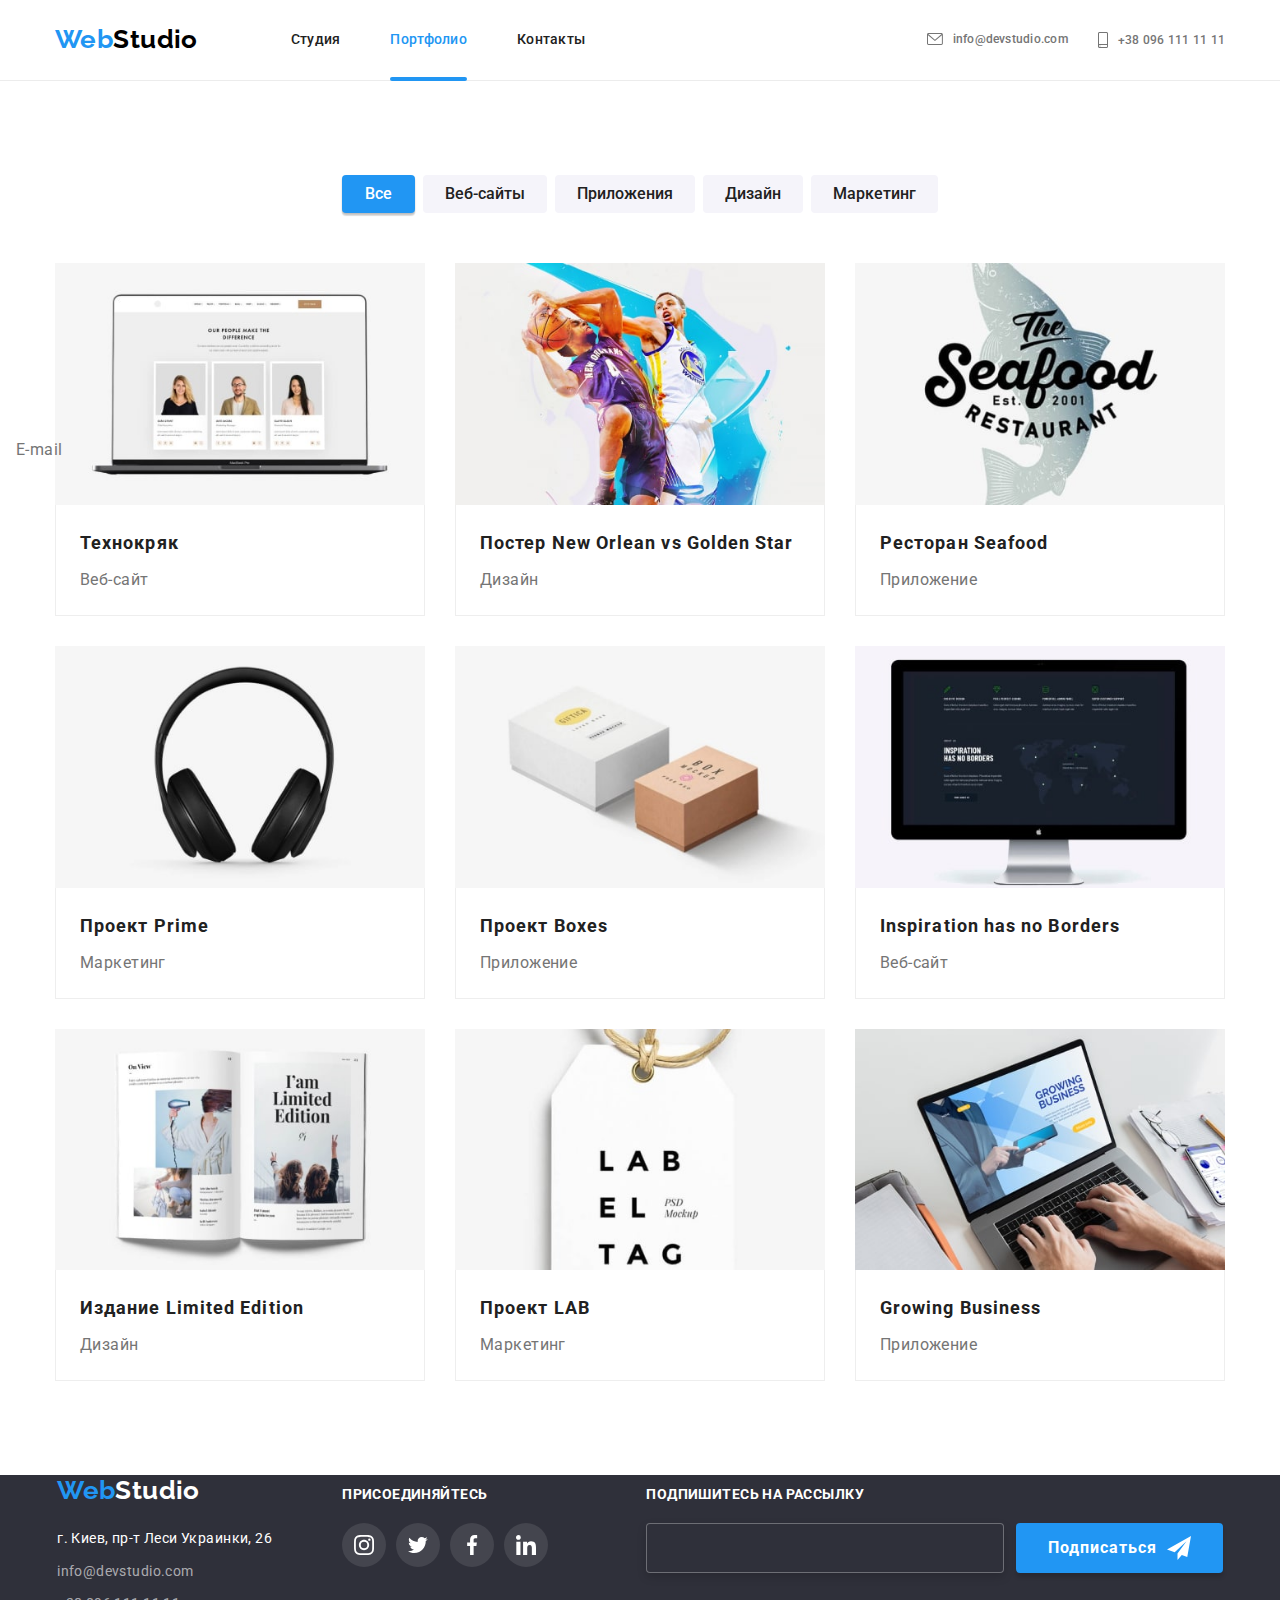
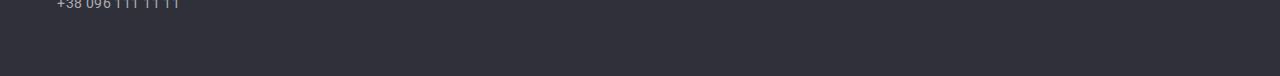
==== commit f81b1082: "maybe end" ====
--- a/portfolio.html
+++ b/portfolio.html
@@ -17,10 +17,10 @@
   </head>
   <body>
     <header class="page-header">
-      <div class="container page-header__container">
+      <nav class="container page-header__container">
         <a class="logo" lang="en" href="./index.html">Studio </a>
         <!-- <div class="page-heder__nav-contact" data-menu> -->
-        <nav class="page-heder__nav-contact" data-menu>
+        <div class="page-heder__nav-contact" data-menu>
           <ul class="site-nav">
             <li class="site-nav__item">
               <a class="site-nav__link" href="./index.html">Студия</a>
@@ -34,7 +34,7 @@
           </ul>
           <ul class="contact">
             <li class="contact__item">
-              <a class="contact__link" href="mailto:info@devstudio.com">
+              <a class="contact__link contact__link-small" href="mailto:info@devstudio.com">
                 <svg class="contact__email" width="16" height="12">
                   <use href="./images/icons.svg#icon-email"></use>
                 </svg>
@@ -42,7 +42,7 @@
               >
             </li>
             <li class="contact__item">
-              <a class="contact__link" href="tel:+380961111111">
+              <a class="contact__link contact__link--mobile" href="tel:+380961111111">
                 <svg class="contact__tel" width="10" height="16">
                   <use href="./images/icons.svg#icon-smartphone"></use>
                 </svg>
@@ -56,7 +56,7 @@
             <li class="social__item"><a class="social__link" href="">Facebook</a></li>
             <li class="social__item"><a class="social__link" href="">LinkedIn</a></li>
           </ul>
-        </nav>
+        </div>
         <!-- </div> -->
         <button class="menu-burger" type="button" data-menu-button>
           <svg width="40" height="40" aria-label="переключатель меню">
@@ -64,7 +64,7 @@
             <use class="icon-close-burger" href="./images/icons.svg#icon-close-burger"></use>
           </svg>
         </button>
-      </div>
+      </nav>
     </header>
     <main>
       <section class="filtr section">
--- a/css/main.min.css
+++ b/css/main.min.css
@@ -1,2 +1,2 @@
-h1,h2,h3,h4,h5,h6,p,ul{margin-top:0px;margin-bottom:0px;list-style-type:none;padding:0}a{text-decoration:none}.visually-hidden{position:absolute;white-space:nowrap;width:1px;height:1px;overflow:hidden;border:0;padding:0;clip:rect(0 0 0 0);-webkit-clip-path:inset(50%);clip-path:inset(50%);margin:-1px}body{font-family:"Roboto",sans-serif;background-color:#fff;color:#757575;font-weight:400;font-size:14px;line-height:1.71;letter-spacing:.03em}img{width:100%;height:auto;display:block}.section{padding-top:60px;padding-bottom:60px}@media screen and (min-width: 1200px){.section{padding-top:94px;padding-bottom:94px}}.section__title{text-align:center;color:#212121;font-weight:700;font-size:36px;line-height:1.16;margin-bottom:30px}@media screen and (min-width: 1200px){.section__title{margin-bottom:50px}}.container{padding-left:15px;padding-right:15px;margin-left:auto;margin-right:auto}@media screen and (min-width: 480px){.container{width:480px}}@media screen and (min-width: 768px){.container{width:768px}}@media screen and (min-width: 1200px){.container{width:1200px}}.btn{min-width:200px;height:50px;padding:10px 32px;border:none;border-radius:4px;background-color:#2196f3;color:#fff;font-weight:700;font-size:16px;line-height:1.88;text-align:center;letter-spacing:0.06em;cursor:pointer;-webkit-box-shadow:0px 4px 4px rgba(0,0,0,0.15);box-shadow:0px 4px 4px rgba(0,0,0,0.15);-webkit-transition:background-color 250ms cubic-bezier(0.4, 0, 0.2, 1),-webkit-box-shadow 250ms cubic-bezier(0.4, 0, 0.2, 1);transition:background-color 250ms cubic-bezier(0.4, 0, 0.2, 1),-webkit-box-shadow 250ms cubic-bezier(0.4, 0, 0.2, 1);transition:background-color 250ms cubic-bezier(0.4, 0, 0.2, 1),box-shadow 250ms cubic-bezier(0.4, 0, 0.2, 1);transition:background-color 250ms cubic-bezier(0.4, 0, 0.2, 1),box-shadow 250ms cubic-bezier(0.4, 0, 0.2, 1),-webkit-box-shadow 250ms cubic-bezier(0.4, 0, 0.2, 1)}.feateres__cart,.work__list,.team__list,.clients__card,.filtr__card{list-style-type:none;padding-left:0px;padding-right:0px}.page-header__container{display:-webkit-box;display:-ms-flexbox;display:flex;-webkit-box-align:center;-ms-flex-align:center;align-items:center}@media screen and (max-width: 767px){.page-header__container{-webkit-box-pack:justify;-ms-flex-pack:justify;justify-content:space-between}}.page-header{position:relative;border-bottom:1px solid #ececec}@media screen and (max-width: 767px){.page-heder__nav-contact{display:none}.page-heder__nav-contact.is-open{display:-webkit-box;display:-ms-flexbox;display:flex;width:100%;z-index:999;-webkit-box-orient:vertical;-webkit-box-direction:normal;-ms-flex-direction:column;flex-direction:column;position:absolute;top:100%;left:0;background-color:white;padding:48px 40px}}@media screen and (min-width: 768px){.page-heder__nav-contact{margin-left:88px;display:-webkit-box;display:-ms-flexbox;display:flex;-webkit-box-align:center;-ms-flex-align:center;align-items:center;-webkit-box-flex:1;-ms-flex-positive:1;flex-grow:1}}@media screen and (min-width: 1200px){.page-heder__nav-contact{margin-left:93px}}.logo{font-family:"Raleway",sans-serif;color:#000;font-weight:700;font-size:24px;line-height:1.2;padding-top:16px;padding-bottom:16px;-webkit-transition:color 250ms cubic-bezier(0.4, 0, 0.2, 1);transition:color 250ms cubic-bezier(0.4, 0, 0.2, 1)}.logo::before{content:'Web';color:#2196f3}.logo:hover,.logo:focus{color:#2196f3}@media screen and (min-width: 1200px){.logo{font-size:26px}}.footer__logo{display:block;color:#fff;margin-bottom:20px;padding:0}@media screen and (max-width: 767px){.site-nav{-webkit-box-flex:2;-ms-flex-positive:2;flex-grow:2;height:514px}}@media screen and (min-width: 768px){.site-nav{list-style-type:none;display:-webkit-box;display:-ms-flexbox;display:flex;padding-left:0px;padding-right:0px}}.site-nav__item{display:-webkit-box;display:-ms-flexbox;display:flex}@media screen and (min-width: 768px){.site-nav__item:not(:first-child){margin-left:50px}}.site-nav__link{letter-spacing:0.02em;font-weight:500;display:-webkit-box;display:-ms-flexbox;display:flex;padding-top:32px;padding-bottom:32px;position:relative;color:#212121;line-height:1.14;-webkit-transition:color 250ms cubic-bezier(0.4, 0, 0.2, 1);transition:color 250ms cubic-bezier(0.4, 0, 0.2, 1)}@media screen and (max-width: 767px){.site-nav__link{font-size:40px;line-height:1.17;padding-top:16px;padding-bottom:16px}}.site-nav__link:hover,.site-nav__link:focus{color:#2196f3}.site-nav__link--active{color:#2196f3}@media screen and (min-width: 768px){.site-nav__link--active:after{content:'';position:absolute;bottom:-1px;left:0;width:100%;height:4px;border-radius:2px;background:#2196f3}}@media screen and (max-width: 767px){.contact{display:-webkit-box;display:-ms-flexbox;display:flex;-webkit-box-orient:vertical;-webkit-box-direction:reverse;-ms-flex-direction:column-reverse;flex-direction:column-reverse;padding-bottom:64px}.contact__email,.contact__tel{display:none}}@media screen and (min-width: 768px){.contact{margin-left:auto}.contact__email,.contact__tel{margin-right:10px;-ms-flex-item-align:center;-ms-grid-row-align:center;align-self:center;fill:currentColor}}@media screen and (min-width: 1200px){.contact{display:-webkit-box;display:-ms-flexbox;display:flex}}.contact__item:not(:last-child){margin-bottom:10px}@media screen and (max-width: 767px){.contact__item{padding-top:16px;padding-bottom:16px}}@media screen and (min-width: 1200px){.contact__item:not(:last-child){margin-bottom:0;margin-right:30px}}.contact__link{display:-webkit-box;display:-ms-flexbox;display:flex;-webkit-box-pack:start;-ms-flex-pack:start;justify-content:start;-webkit-box-align:center;-ms-flex-align:center;align-items:center;color:#757575;font-weight:500;line-height:1.2;letter-spacing:0.02em;font-size:12px;-webkit-transition:color 250ms cubic-bezier(0.4, 0, 0.2, 1);transition:color 250ms cubic-bezier(0.4, 0, 0.2, 1)}@media screen and (max-width: 767px){.contact__link{font-size:34px}}.contact__link:hover,.contact__link:focus{color:#2196f3;fill:#2196f3}@media screen and (min-width: 1200px){.contact__link{padding-top:32px;padding-bottom:32px;-webkit-box-pack:center;-ms-flex-pack:center;justify-content:center}}.hero{max-width:576px;margin-left:auto;margin-right:auto;text-align:center;background-size:cover;background-repeat:no-repeat;background-position:center;background-color:#c4c4c4;padding-top:118px;padding-bottom:118px;background-image:-webkit-gradient(linear, left top, right top, from(rgba(47,48,58,0.4)), to(rgba(47,48,58,0.4))),url(../../images/hero-mobile.jpg);background-image:linear-gradient(to right, rgba(47,48,58,0.4), rgba(47,48,58,0.4)),url(../../images/hero-mobile.jpg)}@media (-webkit-min-device-pixel-ratio: 2), (min-resolution: 2dppx){.hero{background-image:-webkit-gradient(linear, left top, right top, from(rgba(47,48,58,0.4)), to(rgba(47,48,58,0.4))),url(../../images/hero-mobile@2x.jpg);background-image:linear-gradient(to right, rgba(47,48,58,0.4), rgba(47,48,58,0.4)),url(../../images/hero-mobile@2x.jpg)}}@media screen and (min-width: 576px){.hero{max-width:980px;background-image:-webkit-gradient(linear, left top, right top, from(rgba(47,48,58,0.4)), to(rgba(47,48,58,0.4))),url(../../images/hero-tablet.jpg);background-image:linear-gradient(to right, rgba(47,48,58,0.4), rgba(47,48,58,0.4)),url(../../images/hero-tablet.jpg)}}@media screen and (min-width: 576px) and (-webkit-min-device-pixel-ratio: 2), screen and (min-width: 576px) and (min-resolution: 2dppx){.hero{background-image:-webkit-gradient(linear, left top, right top, from(rgba(47,48,58,0.4)), to(rgba(47,48,58,0.4))),url(../../images/hero-tablet@2x.jpg);background-image:linear-gradient(to right, rgba(47,48,58,0.4), rgba(47,48,58,0.4)),url(../../images/hero-tablet@2x.jpg)}}@media screen and (min-width: 981px){.hero{max-width:1600px;height:600px;padding-top:200px;padding-bottom:200px;background-image:-webkit-gradient(linear, left top, right top, from(rgba(47,48,58,0.4)), to(rgba(47,48,58,0.4))),url(../../images/hero-laptop.jpg);background-image:linear-gradient(to right, rgba(47,48,58,0.4), rgba(47,48,58,0.4)),url(../../images/hero-laptop.jpg)}}@media screen and (min-width: 981px) and (-webkit-min-device-pixel-ratio: 2), screen and (min-width: 981px) and (min-resolution: 2dppx){.hero{background-image:-webkit-gradient(linear, left top, right top, from(rgba(47,48,58,0.4)), to(rgba(47,48,58,0.4))),url(../../images/hero-laptop@2x.jpg);background-image:linear-gradient(to right, rgba(47,48,58,0.4), rgba(47,48,58,0.4)),url(../../images/hero-laptop@2x.jpg)}}.hero__title{font-weight:900;font-size:26px;line-height:1.62;letter-spacing:0.06em;text-transform:uppercase;color:#fff;margin-bottom:30px}.btn:hover,.btn:focus{background-color:#188ce8}.backdrop{position:fixed;top:0;left:0;width:100%;height:100%;padding:94px 15px 0;background-color:rgba(0,0,0,0.2);z-index:99;opacity:1;overflow-y:scroll;-webkit-transition:opacity 250ms cubic-bezier(0.4, 0, 0.2, 1);transition:opacity 250ms cubic-bezier(0.4, 0, 0.2, 1)}.backdrop.is-hidden{opacity:0;pointer-events:none}@media screen and (min-width: 481px){.backdrop{padding:15px}}.backdrop.is-hidden .modal{-webkit-transform:translate(-50%, -50%) scale(0.8);transform:translate(-50%, -50%) scale(0.8)}.modal{position:relative;padding:40px;max-width:450px;-webkit-box-shadow:0px 1px 3px rgba(0,0,0,0.12),0px 1px 1px rgba(0,0,0,0.14),0px 2px 1px rgba(0,0,0,0.2);box-shadow:0px 1px 3px rgba(0,0,0,0.12),0px 1px 1px rgba(0,0,0,0.14),0px 2px 1px rgba(0,0,0,0.2);border-radius:4px;border-radius:4px;background-color:#fff;-webkit-transition:-webkit-transform 250ms cubic-bezier(0.4, 0, 0.2, 1);transition:-webkit-transform 250ms cubic-bezier(0.4, 0, 0.2, 1);transition:transform 250ms cubic-bezier(0.4, 0, 0.2, 1);transition:transform 250ms cubic-bezier(0.4, 0, 0.2, 1), -webkit-transform 250ms cubic-bezier(0.4, 0, 0.2, 1)}@media screen and (min-width: 481px){.modal{position:absolute;top:50%;left:50%;max-width:528px;width:calc(100% - 30px);-webkit-transform:translate(-50%, -50%) scale(1);transform:translate(-50%, -50%) scale(1)}}.btn-close{display:-webkit-box;display:-ms-flexbox;display:flex;-webkit-box-pack:center;-ms-flex-pack:center;justify-content:center;-webkit-box-align:center;-ms-flex-align:center;align-items:center;position:absolute;top:8px;right:8px;color:#000;width:30px;height:30px;border-radius:50%;background:#fff;border:1px solid rgba(0,0,0,0.1);padding:6px;cursor:pointer;-webkit-transition:color 250ms cubic-bezier(0.4, 0, 0.2, 1);transition:color 250ms cubic-bezier(0.4, 0, 0.2, 1)}.btn-close:hover,.btn-close:focus{color:#2196f3}.btn-close__icone-close{fill:currentColor}.modal__group{position:relative;display:-webkit-box;display:-ms-flexbox;display:flex;-webkit-box-orient:vertical;-webkit-box-direction:normal;-ms-flex-direction:column;flex-direction:column;color:#212121}.modal__text{color:#000;font-weight:700;font-size:20px;line-height:1.5;margin-bottom:12px}.modal__label{display:block;font-size:12px;line-height:1.16;letter-spacing:0.01em;margin-bottom:4px;margin-top:10px;text-align:start;color:#757575}.modal__input{height:40px;padding:11px 12px 11px 42px;outline:none;border:1px solid rgba(33,33,33,0.2);border-radius:4px;-webkit-transition:border 250ms cubic-bezier(0.4, 0, 0.2, 1);transition:border 250ms cubic-bezier(0.4, 0, 0.2, 1)}.modal__input:focus{border:1px solid #2196f3}.modal__icon{position:absolute;top:50%;left:15px;-webkit-transform:translateY(-50%);transform:translateY(-50%);fill:currentColor;-webkit-transition:fill 250ms cubic-bezier(0.4, 0, 0.2, 1);transition:fill 250ms cubic-bezier(0.4, 0, 0.2, 1)}.modal__input:focus ~ .modal__icon{fill:#2196f3}.modal__textarea{resize:none;padding:12px 16px;margin-bottom:20px;height:120px}.modal__textarea::-webkit-input-placeholder{color:rgba(117,117,117,0.5)}.modal__textarea:-ms-input-placeholder{color:rgba(117,117,117,0.5)}.modal__textarea::-ms-input-placeholder{color:rgba(117,117,117,0.5)}.modal__textarea::placeholder{color:rgba(117,117,117,0.5)}.checkbox{position:relative;display:-webkit-box;display:-ms-flexbox;display:flex;margin-bottom:30px;-webkit-box-align:center;-ms-flex-align:center;align-items:center}.checkbox__label{display:inline-block;padding-left:20px;font-size:12px;line-height:1.2}.checkbox__icon-checked{position:absolute;top:50%;left:0px;-webkit-transform:translateY(-50%);transform:translateY(-50%);display:inline-block;width:16px;height:15px;border:1px solid #212121;pointer-events:none;border-radius:2px;-webkit-transition:background-color 250ms cubic-bezier(0.4, 0, 0.2, 1);transition:background-color 250ms cubic-bezier(0.4, 0, 0.2, 1)}.checkbox__input{display:inline-block;position:absolute;white-space:nowrap;width:1px;height:1px;overflow:hidden;border:0;padding:0;clip:rect(0 0 0 0);-webkit-clip-path:inset(50%);clip-path:inset(50%);margin:-1px;-webkit-transition:fill 250ms cubic-bezier(0.4, 0, 0.2, 1);transition:fill 250ms cubic-bezier(0.4, 0, 0.2, 1)}.checkbox__input:checked ~ .checkbox__icon-checked{background-image:url(../images/icon-check.svg);background-position:center;background-size:contain;background-repeat:no-repeat;background-color:#2196f3;border-color:#2196f3}.checkbox__input:focus ~ .checkbox__icon-checked{border:1px solid #2196f3}.checkbox__link{color:#2196f3;text-decoration:underline}.checkbox__link:hover,.checkbox__link:focus{text-decoration:none}.feateres__cart{display:block}@media screen and (min-width: 768px){.feateres__cart{display:-webkit-box;display:-ms-flexbox;display:flex;margin:-15px;-ms-flex-wrap:wrap;flex-wrap:wrap}}@media screen and (min-width: 768px){.feateres__item{width:calc((100% - 4*15px) / 2);margin:15px}}@media screen and (min-width: 1200px){.feateres__item{width:calc((100% - 8 * 15px) / 4)}}.feateres__icon{display:block;width:100%;padding:25px 100px;margin-bottom:30px;text-align:center;background-color:#f5f4fa}.feateres__title{font-weight:700;font-size:14px;line-height:16px;text-align:center;text-transform:uppercase;color:#212121;margin-bottom:10px}@media screen and (max-width: 1199px){.work{display:none}}.work__list{display:-webkit-box;display:-ms-flexbox;display:flex;-ms-flex-wrap:wrap;flex-wrap:wrap}.section--padding-null{padding-top:0px}.work__item{position:relative;width:calc((100% - 60px) / 3);margin-right:30px}.work__item:nth-child(3n){margin-right:0px}.work__description{display:-webkit-box;display:-ms-flexbox;display:flex;-webkit-box-pack:center;-ms-flex-pack:center;justify-content:center;-webkit-box-align:center;-ms-flex-align:center;align-items:center;position:absolute;width:100%;height:70px;bottom:0;left:0;text-align:center;background:rgba(47,48,58,0.8)}.work__text{font-weight:700;font-size:14px;text-transform:uppercase;color:#fff}.team__list{display:block;text-align:center}@media screen and (min-width: 768px){.team__list{display:-webkit-box;display:-ms-flexbox;display:flex;-ms-flex-wrap:wrap;flex-wrap:wrap}}.section--bgr-grey{background-color:#f5f4fa}.team__item{display:block;width:100%;background-color:#fff;-webkit-box-shadow:0px 1px 3px rgba(0,0,0,0.12),0px 1px 1px rgba(0,0,0,0.14),0px 2px 1px rgba(0,0,0,0.2);box-shadow:0px 1px 3px rgba(0,0,0,0.12),0px 1px 1px rgba(0,0,0,0.14),0px 2px 1px rgba(0,0,0,0.2);border-radius:0px 0px 4px 4px;margin-bottom:30px}.team__item:last-child{margin-bottom:0px}@media screen and (min-width: 768px){.team__item{width:calc((100% - 30px) / 2);margin-right:30px;margin-bottom:30px}.team__item:nth-child(2n){margin-right:0px}.team__item:nth-child(n+3){margin-bottom:0px}}@media screen and (min-width: 1200px){.team__item{width:calc((100% - 90px) / 4);margin-right:30px;margin-bottom:0}.team__item:nth-child(2n){margin-right:30px}.team__item:nth-child(4n){margin-right:0px}}.team__card{padding:30px 0 24px}@media screen and (min-width: 1200px){.team__card{padding:30px 0}}.team__title{margin-bottom:10px;font-weight:500;font-size:16px;line-height:1.18;color:#212121}.team__text{font-size:16px;line-height:1.18}.social-network{padding:0 32px;margin-top:16px;display:-webkit-box;display:-ms-flexbox;display:flex;-webkit-box-pack:center;-ms-flex-pack:center;justify-content:center;-webkit-box-align:center;-ms-flex-align:center;align-items:center}.social-network__item:not(:first-child){margin-left:10px}.social-network__link{display:-webkit-box;display:-ms-flexbox;display:flex;-webkit-box-pack:center;-ms-flex-pack:center;justify-content:center;-webkit-box-align:center;-ms-flex-align:center;align-items:center;width:44px;height:44px;border-radius:50%;border:none;background-color:#fff;color:#afb1b8;-webkit-transition:color 250ms cubic-bezier(0.4, 0, 0.2, 1),background-color 250ms cubic-bezier(0.4, 0, 0.2, 1);transition:color 250ms cubic-bezier(0.4, 0, 0.2, 1),background-color 250ms cubic-bezier(0.4, 0, 0.2, 1)}.social-network__link:hover,.social-network__link:focus{color:#fff;background-color:#2196f3}.social-network__icon{fill:currentColor}.clients__card{text-align:center;padding:0;margin:-15px;display:-webkit-box;display:-ms-flexbox;display:flex;-ms-flex-wrap:wrap;flex-wrap:wrap}.clients__item{width:calc((100% - 60px) / 2);margin:15px}@media screen and (min-width: 768px){.clients__item{width:calc((100% - 90px) / 3)}}@media screen and (min-width: 1200px){.clients__item{width:calc((100% - 180px) / 6);margin:0 15px}}.clients__icon{fill:currentColor;display:block;width:100%}.clients__link{text-decoration:none;display:block;padding:16px 32px;border:1px solid #afb1b8;border-radius:4px;color:#afb1b8;cursor:pointer;-webkit-transition:color 250ms cubic-bezier(0.4, 0, 0.2, 1),border 250ms cubic-bezier(0.4, 0, 0.2, 1);transition:color 250ms cubic-bezier(0.4, 0, 0.2, 1),border 250ms cubic-bezier(0.4, 0, 0.2, 1)}.clients__link:hover,.clients__link:focus{color:#2196f3;border:1px solid #2196f3}.footer{padding-top:60px;padding-bottom:60px;background-color:#2f303a;text-align:center}@media screen and (min-width: 1200px){.footer{text-align:start}}@media screen and (min-width: 768px){.footer-adres{display:inline-block}}.adres__card{display:inline-block;list-style-type:none;padding-left:0px}.adres__item:not(:last-child){margin-bottom:8px}@media screen and (min-width: 1200px){.adres__item:not(:last-child){margin-bottom:9px}}.adres{font-style:normal;display:block;margin:0 auto}.adres__link{color:#ffffff99;text-decoration:none;-webkit-transition:color 250ms cubic-bezier(0.4, 0, 0.2, 1);transition:color 250ms cubic-bezier(0.4, 0, 0.2, 1)}.adres__link:focus,.adres__link:hover{color:#2196f3}.adres__text{color:#fff}.footer-social{display:block}@media screen and (min-width: 1200px){.footer-social{display:-webkit-box;display:-ms-flexbox;display:flex;-ms-flex-pack:distribute;justify-content:space-around;-webkit-box-align:baseline;-ms-flex-align:baseline;align-items:baseline}}.social-adres{margin-top:12px;padding-top:60px;padding-bottom:60px}@media screen and (min-width: 768px){.social-adres{padding:0}}@media screen and (min-width: 1200px){.social-adres{margin-left:70px}}.social-network--pdl-null{margin-top:0;padding:0}.social-adres__label{font-weight:700;color:#fff;line-height:1.13;text-transform:uppercase;margin-bottom:20px}.social-network__link--bgr-light{background:rgba(255,255,255,0.1)}.social-network__icon--white{fill:#fff}@media screen and (min-width: 1200px){.subscribe{margin-left:94px}}.subscribe__btn{display:-webkit-box;display:-ms-flexbox;display:flex;-webkit-box-pack:center;-ms-flex-pack:center;justify-content:center;-webkit-box-align:center;-ms-flex-align:center;align-items:center;margin:0 auto}@media screen and (min-width: 1200px){.subscribe__btn{margin-left:12px}}.subscribe__form{position:relative;text-align:center}@media screen and (min-width: 1200px){.subscribe__form{display:-webkit-box;display:-ms-flexbox;display:flex}}.subscribe__input{display:block;padding:15px 16px;width:100%;height:50px;border:1px solid rgba(255,255,255,0.3);background-color:#2f303a;-webkit-filter:drop-shadow(0px 4px 4px rgba(0,0,0,0.15));filter:drop-shadow(0px 4px 4px rgba(0,0,0,0.15));border-radius:4px;margin-bottom:20px;color:#fff;font-size:16px;line-height:1.25}@media screen and (min-width: 768px){.subscribe__input{width:450px;margin-left:auto;margin-right:auto}}@media screen and (min-width: 1200px){.subscribe__input{width:358px}}.subscribe__label{position:absolute;font-size:16px;line-height:1.25;display:-webkit-box;display:-ms-flexbox;display:flex;-webkit-box-align:center;-ms-flex-align:center;align-items:center;color:#757575;top:0;left:16px;-webkit-transform:translateY(70%);transform:translateY(70%);-webkit-transition:-webkit-transform 250ms linear;transition:-webkit-transform 250ms linear;transition:transform 250ms linear;transition:transform 250ms linear, -webkit-transform 250ms linear}.subscribe__input:focus+.subscribe__label,.subscribe__input:not(:placeholder-shown)+.subscribe__label{-webkit-transform:translate(0px, -110%);transform:translate(0px, -110%)}@media screen and (min-width: 1200px){.subscribe__input:focus+.subscribe__label,.subscribe__input:not(:placeholder-shown)+.subscribe__label{-webkit-transform:translate(-70px, 70%);transform:translate(-70px, 70%)}}@media screen and (min-width: 768px){.subscribe__label{left:160px}}@media screen and (min-width: 1200px){.subscribe__label{left:16px}}.subscribe__icon{margin-left:10px}.subscribe__text{font-weight:700;color:#fff;line-height:1.13;text-transform:uppercase;margin-bottom:20px}.filtr__card{display:-webkit-box;display:-ms-flexbox;display:flex}@media screen and (max-width: 767px){.filtr__card{padding-bottom:46px;-ms-flex-wrap:wrap;flex-wrap:wrap;margin:-7.5px -4px}}@media screen and (min-width: 768px){.filtr__card{padding-bottom:30px;-webkit-box-pack:center;-ms-flex-pack:center;justify-content:center}}@media screen and (min-width: 1200px){.filtr__card{padding-bottom:50px}}.btn-portfolio{background-color:#f5f4fa;color:#212121;font-family:'Roboto', sans-serif;font-weight:500;font-size:16px;line-height:1.62;text-align:center;cursor:pointer;min-height:38px;min-width:73px;padding:6px 22px;border:none;border-radius:4px;-webkit-transition:background-color 250ms cubic-bezier(0.4, 0, 0.2, 1),color 250ms var(--cubik),-webkit-box-shadow 250ms cubic-bezier(0.4, 0, 0.2, 1);transition:background-color 250ms cubic-bezier(0.4, 0, 0.2, 1),color 250ms var(--cubik),-webkit-box-shadow 250ms cubic-bezier(0.4, 0, 0.2, 1);transition:background-color 250ms cubic-bezier(0.4, 0, 0.2, 1),color 250ms var(--cubik),box-shadow 250ms cubic-bezier(0.4, 0, 0.2, 1);transition:background-color 250ms cubic-bezier(0.4, 0, 0.2, 1),color 250ms var(--cubik),box-shadow 250ms cubic-bezier(0.4, 0, 0.2, 1),-webkit-box-shadow 250ms cubic-bezier(0.4, 0, 0.2, 1)}.btn-portfolio:hover,.btn-portfolio:focus{background-color:#2196f3;color:#fff;-webkit-box-shadow:0px 3px 1px rgba(0,0,0,0.1),0px 1px 2px rgba(0,0,0,0.08),0px 2px 2px rgba(0,0,0,0.12);box-shadow:0px 3px 1px rgba(0,0,0,0.1),0px 1px 2px rgba(0,0,0,0.08),0px 2px 2px rgba(0,0,0,0.12)}.btn-portfolio--active{background-color:#2196f3;color:#fff;-webkit-box-shadow:0px 3px 1px rgba(0,0,0,0.1),0px 1px 2px rgba(0,0,0,0.08),0px 2px 2px rgba(0,0,0,0.12);box-shadow:0px 3px 1px rgba(0,0,0,0.1),0px 1px 2px rgba(0,0,0,0.08),0px 2px 2px rgba(0,0,0,0.12)}@media screen and (max-width: 767px){.filtr__item{margin:7.5px 4px}}@media screen and (min-width: 768px){.filtr__item:not(:first-child){margin-left:8px}}@media screen and (min-width: 768px){.prt-work{margin:-15px;display:-webkit-box;display:-ms-flexbox;display:flex;-ms-flex-wrap:wrap;flex-wrap:wrap;-webkit-box-align:stretch;-ms-flex-align:stretch;align-items:stretch}}.prt-work__item{max-width:100%}@media screen and (max-width: 767px){.prt-work__item{margin-bottom:30px}}@media screen and (min-width: 768px){.prt-work__item{width:calc((100% - 4 * 15px) / 2);margin:15px}}@media screen and (min-width: 1200px){.prt-work__item{width:calc((100% - 6 * 15px) / 3)}}.text-contein{display:-webkit-box;display:-ms-flexbox;display:flex;-webkit-box-pack:center;-ms-flex-pack:center;justify-content:center;-webkit-box-align:center;-ms-flex-align:center;align-items:center;position:absolute;width:100%;height:100%;padding:0px 24px;background:rgba(33,150,243,0.9);overflow:hidden;-webkit-transform:translateY(0%);transform:translateY(0%);-webkit-transition:-webkit-transform 250ms cubic-bezier(0.4, 0, 0.2, 1);transition:-webkit-transform 250ms cubic-bezier(0.4, 0, 0.2, 1);transition:transform 250ms cubic-bezier(0.4, 0, 0.2, 1);transition:transform 250ms cubic-bezier(0.4, 0, 0.2, 1), -webkit-transform 250ms cubic-bezier(0.4, 0, 0.2, 1)}.portfolio-link:hover .text-contein,.portfolio-link:focus .text-contein{-webkit-transform:translateY(-100%);transform:translateY(-100%)}.project{-webkit-box-flex:1;-ms-flex-positive:1;flex-grow:1;padding:20px 24px;border-right:1px solid #eee;border-left:1px solid #eee;border-bottom:1px solid #eee}.project__title{margin-bottom:4px;font-weight:700;font-size:18px;line-height:2;letter-spacing:0.06em}.project__text{font-size:16px;line-height:1.88;color:#757575}.portfolio-link{height:100%;display:-webkit-box;display:-ms-flexbox;display:flex;-webkit-box-orient:vertical;-webkit-box-direction:normal;-ms-flex-direction:column;flex-direction:column;text-decoration:none;color:#212121;-webkit-transition:-webkit-box-shadow 250ms cubic-bezier(0.4, 0, 0.2, 1);transition:-webkit-box-shadow 250ms cubic-bezier(0.4, 0, 0.2, 1);transition:box-shadow 250ms cubic-bezier(0.4, 0, 0.2, 1);transition:box-shadow 250ms cubic-bezier(0.4, 0, 0.2, 1), -webkit-box-shadow 250ms cubic-bezier(0.4, 0, 0.2, 1)}.portfolio-link:focus,.portfolio-link:hover{-webkit-box-shadow:0px 1px 1px rgba(0,0,0,0.12),0px 4px 4px rgba(0,0,0,0.06),1px 4px 6px rgba(0,0,0,0.16);box-shadow:0px 1px 1px rgba(0,0,0,0.12),0px 4px 4px rgba(0,0,0,0.06),1px 4px 6px rgba(0,0,0,0.16)}.portfolio-img{position:relative;overflow:hidden;display:block;max-width:100%;text-align:center}.text-contein__hidden-text{font-size:18px;line-height:1.56;color:#fff}@media screen and (min-width: 768px){.fotter-contact-join{display:-webkit-box;display:-ms-flexbox;display:flex;-ms-flex-pack:distribute;justify-content:space-around;-webkit-box-align:baseline;-ms-flex-align:baseline;align-items:baseline;padding-top:0;padding-bottom:60px}}.menu-burger{color:#000;border:0;padding:0;margin:0;background-color:transparent;-webkit-transition:color 250ms cubic-bezier(0.4, 0, 0.2, 1);transition:color 250ms cubic-bezier(0.4, 0, 0.2, 1)}.menu-burger:hover,.menu-burger:focus{color:#2196f3}.menu-burger .icon-menu,.menu-burger .icon-close-burger{fill:currentColor}.menu-burger .icon-close-burger{display:none}.menu-burger.is-open .icon-menu{display:none}.menu-burger.is-open .icon-close-burger{display:block}@media screen and (min-width: 768px){.menu-burger{display:none}}.social{display:none}@media screen and (max-width: 767px){.social{display:-webkit-box;display:-ms-flexbox;display:flex;-webkit-box-align:center;-ms-flex-align:center;align-items:center}}.social__link{display:block;font-weight:500;font-size:18px;line-height:1.2;letter-spacing:0.02em;color:#2196f3}.social__item{padding-right:10px}.social__item:not(:first-child){padding-left:10px}.social__item:not(:last-child){border-right:1px solid rgba(33,33,33,0.2)}
+h1,h2,h3,h4,h5,h6,p,ul{margin-top:0px;margin-bottom:0px;list-style-type:none;padding:0}a{text-decoration:none}.visually-hidden{position:absolute;white-space:nowrap;width:1px;height:1px;overflow:hidden;border:0;padding:0;clip:rect(0 0 0 0);-webkit-clip-path:inset(50%);clip-path:inset(50%);margin:-1px}body{font-family:"Roboto",sans-serif;background-color:#fff;color:#757575;font-weight:400;font-size:14px;line-height:1.71;letter-spacing:.03em}img{width:100%;height:auto;display:block}.section{padding-top:60px;padding-bottom:60px}@media screen and (min-width: 1200px){.section{padding-top:94px;padding-bottom:94px}}.section__title{text-align:center;color:#212121;font-weight:700;line-height:1.16;margin-bottom:30px;font-size:28px}@media screen and (min-width: 1200px){.section__title{font-size:36px}}@media screen and (min-width: 1200px){.section__title{margin-bottom:50px}}.container{padding-left:15px;padding-right:15px;margin-left:auto;margin-right:auto}@media screen and (min-width: 480px){.container{width:480px}}@media screen and (min-width: 768px){.container{width:768px}}@media screen and (min-width: 1200px){.container{width:1200px}}.btn{min-width:200px;height:50px;padding:10px 32px;border:none;border-radius:4px;background-color:#2196f3;color:#fff;font-weight:700;font-size:16px;line-height:1.88;text-align:center;letter-spacing:0.06em;cursor:pointer;-webkit-box-shadow:0px 4px 4px rgba(0,0,0,0.15);box-shadow:0px 4px 4px rgba(0,0,0,0.15);-webkit-transition:background-color 250ms cubic-bezier(0.4, 0, 0.2, 1),-webkit-box-shadow 250ms cubic-bezier(0.4, 0, 0.2, 1);transition:background-color 250ms cubic-bezier(0.4, 0, 0.2, 1),-webkit-box-shadow 250ms cubic-bezier(0.4, 0, 0.2, 1);transition:background-color 250ms cubic-bezier(0.4, 0, 0.2, 1),box-shadow 250ms cubic-bezier(0.4, 0, 0.2, 1);transition:background-color 250ms cubic-bezier(0.4, 0, 0.2, 1),box-shadow 250ms cubic-bezier(0.4, 0, 0.2, 1),-webkit-box-shadow 250ms cubic-bezier(0.4, 0, 0.2, 1)}.site-nav,.feateres__cart,.work__list,.team__list,.clients__card,.footer,.filtr__card{list-style-type:none;padding-left:0px;padding-right:0px}.social-adres__label,.subscribe__text{font-weight:700;color:#fff;line-height:1.13;text-transform:uppercase;margin-bottom:20px}.page-header__container{display:-webkit-box;display:-ms-flexbox;display:flex;-webkit-box-align:center;-ms-flex-align:center;align-items:center}@media screen and (max-width: 767px){.page-header__container{width:100%;-webkit-box-pack:justify;-ms-flex-pack:justify;justify-content:space-between}}.page-header{position:relative;border-bottom:1px solid #ececec}@media screen and (max-width: 767px){.page-heder__nav-contact{position:absolute;-webkit-transform:translate(0px, -100%);transform:translate(0px, -100%);overflow:auto;top:0;left:0}.page-heder__nav-contact.is-open{display:-webkit-box;display:-ms-flexbox;display:flex;width:100%;z-index:100;-webkit-box-orient:vertical;-webkit-box-direction:normal;-ms-flex-direction:column;flex-direction:column;position:absolute;-webkit-transform:translate(0px, 0%);transform:translate(0px, 0%);background-color:white;visibility:visible;padding:48px 40px;margin-left:auto;margin-right:auto;-webkit-transition:-webkit-transform 250ms cubic-bezier(0.4, 0, 0.2, 1);transition:-webkit-transform 250ms cubic-bezier(0.4, 0, 0.2, 1);transition:transform 250ms cubic-bezier(0.4, 0, 0.2, 1);transition:transform 250ms cubic-bezier(0.4, 0, 0.2, 1), -webkit-transform 250ms cubic-bezier(0.4, 0, 0.2, 1)}}@media screen and (min-width: 768px){.page-heder__nav-contact{margin-left:88px;display:-webkit-box;display:-ms-flexbox;display:flex;-webkit-box-align:center;-ms-flex-align:center;align-items:center;-webkit-box-flex:1;-ms-flex-positive:1;flex-grow:1}}@media screen and (min-width: 1200px){.page-heder__nav-contact{margin-left:93px}}.logo{font-family:"Raleway",sans-serif;color:#000;font-weight:700;font-size:24px;line-height:1.2;padding-top:16px;padding-bottom:16px;-webkit-transition:color 250ms cubic-bezier(0.4, 0, 0.2, 1);transition:color 250ms cubic-bezier(0.4, 0, 0.2, 1)}.logo::before{content:'Web';color:#2196f3}.logo:hover,.logo:focus{color:#2196f3}@media screen and (min-width: 1200px){.logo{font-size:26px}}.footer__logo{display:block;color:#fff;margin-bottom:20px;padding:0}@media screen and (max-width: 767px){.site-nav{-webkit-box-flex:2;-ms-flex-positive:2;flex-grow:2;height:514px}}@media screen and (min-width: 768px){.site-nav{display:-webkit-box;display:-ms-flexbox;display:flex}}.site-nav__item{display:-webkit-box;display:-ms-flexbox;display:flex}@media screen and (min-width: 768px){.site-nav__item:not(:first-child){margin-left:50px}}.site-nav__link{position:relative;letter-spacing:0.02em;font-weight:500;padding-top:32px;padding-bottom:32px;color:#212121;line-height:1.14;-webkit-transition:color 250ms cubic-bezier(0.4, 0, 0.2, 1);transition:color 250ms cubic-bezier(0.4, 0, 0.2, 1)}.site-nav__link:hover,.site-nav__link:focus{color:#2196f3}@media screen and (max-width: 767px){.site-nav__link{font-size:40px;line-height:1.17;padding-top:16px;padding-bottom:16px}}.site-nav__link--active{color:#2196f3}@media screen and (min-width: 768px){.site-nav__link--active:after{content:' ';position:absolute;bottom:-1px;left:0;width:100%;height:4px;border-radius:2px;background:#2196f3}}@media screen and (max-width: 767px){.contact{display:-webkit-box;display:-ms-flexbox;display:flex;-webkit-box-orient:vertical;-webkit-box-direction:reverse;-ms-flex-direction:column-reverse;flex-direction:column-reverse;padding-bottom:64px}.contact__email,.contact__tel{display:none}}@media screen and (min-width: 768px){.contact{margin-left:auto}.contact__email,.contact__tel{margin-right:10px;-ms-flex-item-align:center;-ms-grid-row-align:center;align-self:center;fill:currentColor}}@media screen and (min-width: 1200px){.contact{display:-webkit-box;display:-ms-flexbox;display:flex}}@media screen and (max-width: 767px){.contact__item:last-child{margin-bottom:10px}}@media screen and (max-width: 767px){.contact__item:first-child{margin-bottom:0px}}@media screen and (max-width: 767px){.contact__item{padding-top:16px;padding-bottom:16px}}@media screen and (min-width: 767px){.contact__item:not(:last-child){margin-bottom:10px}}@media screen and (min-width: 1200px){.contact__item:not(:last-child){margin-bottom:0;margin-right:30px}}.contact__link{display:-webkit-box;display:-ms-flexbox;display:flex;-webkit-box-pack:start;-ms-flex-pack:start;justify-content:start;-webkit-box-align:center;-ms-flex-align:center;align-items:center;color:#757575;font-weight:500;line-height:1.2;letter-spacing:0.02em;font-size:12px;-webkit-transition:color 250ms cubic-bezier(0.4, 0, 0.2, 1);transition:color 250ms cubic-bezier(0.4, 0, 0.2, 1)}@media screen and (max-width: 767px){.contact__link{font-size:34px;display:inline-block}}.contact__link:hover,.contact__link:focus{color:#2196f3;fill:#2196f3}@media screen and (min-width: 1200px){.contact__link{padding-top:32px;padding-bottom:32px;-webkit-box-pack:center;-ms-flex-pack:center;justify-content:center}}@media screen and (max-width: 767px){.contact__link-small{font-size:24px}}@media screen and (max-width: 767px){.contact__link--mobile{color:#2196f3}}.hero{max-width:576px;margin-left:auto;margin-right:auto;text-align:center;background-size:cover;background-repeat:no-repeat;background-position:center;background-color:#c4c4c4;padding-top:118px;padding-bottom:118px;background-image:-webkit-gradient(linear, left top, right top, from(rgba(47,48,58,0.4)), to(rgba(47,48,58,0.4))),url(../images/hero-mobile.jpg);background-image:linear-gradient(to right, rgba(47,48,58,0.4), rgba(47,48,58,0.4)),url(../images/hero-mobile.jpg)}@media (-webkit-min-device-pixel-ratio: 2), (min-resolution: 2dppx){.hero{background-image:-webkit-gradient(linear, left top, right top, from(rgba(47,48,58,0.4)), to(rgba(47,48,58,0.4))),url(../images/hero-mobile@2x.jpg);background-image:linear-gradient(to right, rgba(47,48,58,0.4), rgba(47,48,58,0.4)),url(../images/hero-mobile@2x.jpg)}}@media screen and (min-width: 576px){.hero{max-width:980px;background-image:-webkit-gradient(linear, left top, right top, from(rgba(47,48,58,0.4)), to(rgba(47,48,58,0.4))),url(../images/hero-tablet.jpg);background-image:linear-gradient(to right, rgba(47,48,58,0.4), rgba(47,48,58,0.4)),url(../images/hero-tablet.jpg)}}@media screen and (min-width: 576px) and (-webkit-min-device-pixel-ratio: 2), screen and (min-width: 576px) and (min-resolution: 2dppx){.hero{background-image:-webkit-gradient(linear, left top, right top, from(rgba(47,48,58,0.4)), to(rgba(47,48,58,0.4))),url(../images/hero-tablet@2x.jpg);background-image:linear-gradient(to right, rgba(47,48,58,0.4), rgba(47,48,58,0.4)),url(../images/hero-tablet@2x.jpg)}}@media screen and (min-width: 981px){.hero{max-width:1600px;height:600px;padding-top:200px;padding-bottom:200px;background-image:-webkit-gradient(linear, left top, right top, from(rgba(47,48,58,0.4)), to(rgba(47,48,58,0.4))),url(../images/hero-laptop.jpg);background-image:linear-gradient(to right, rgba(47,48,58,0.4), rgba(47,48,58,0.4)),url(../images/hero-laptop.jpg)}}@media screen and (min-width: 981px) and (-webkit-min-device-pixel-ratio: 2), screen and (min-width: 981px) and (min-resolution: 2dppx){.hero{background-image:-webkit-gradient(linear, left top, right top, from(rgba(47,48,58,0.4)), to(rgba(47,48,58,0.4))),url(../images/hero-laptop@2x.jpg);background-image:linear-gradient(to right, rgba(47,48,58,0.4), rgba(47,48,58,0.4)),url(../images/hero-laptop@2x.jpg)}}.hero__title{font-weight:900;font-size:26px;line-height:1.62;letter-spacing:0.06em;text-transform:uppercase;color:#fff;margin-bottom:30px}@media screen and (min-width: 981px){.hero__title{font-size:44px;line-height:1.36}}.btn:hover,.btn:focus{background-color:#188ce8}.backdrop{position:fixed;top:0;left:0;width:100%;height:100%;padding:94px 15px 0;background-color:rgba(0,0,0,0.2);z-index:102;opacity:1;overflow-y:scroll;-webkit-transition:opacity 250ms cubic-bezier(0.4, 0, 0.2, 1);transition:opacity 250ms cubic-bezier(0.4, 0, 0.2, 1)}.backdrop.is-hidden{opacity:0;pointer-events:none}@media screen and (min-width: 481px){.backdrop{padding:15px}}.backdrop.is-hidden .modal{-webkit-transform:translate(-50%, -50%) scale(0.8);transform:translate(-50%, -50%) scale(0.8)}.modal{position:relative;padding:40px;max-width:450px;-webkit-box-shadow:0px 1px 3px rgba(0,0,0,0.12),0px 1px 1px rgba(0,0,0,0.14),0px 2px 1px rgba(0,0,0,0.2);box-shadow:0px 1px 3px rgba(0,0,0,0.12),0px 1px 1px rgba(0,0,0,0.14),0px 2px 1px rgba(0,0,0,0.2);border-radius:4px;border-radius:4px;background-color:#fff;-webkit-transition:-webkit-transform 250ms cubic-bezier(0.4, 0, 0.2, 1);transition:-webkit-transform 250ms cubic-bezier(0.4, 0, 0.2, 1);transition:transform 250ms cubic-bezier(0.4, 0, 0.2, 1);transition:transform 250ms cubic-bezier(0.4, 0, 0.2, 1), -webkit-transform 250ms cubic-bezier(0.4, 0, 0.2, 1)}@media screen and (min-width: 481px){.modal{position:absolute;top:50%;left:50%;max-width:528px;width:calc(100% - 30px);-webkit-transform:translate(-50%, -50%) scale(1);transform:translate(-50%, -50%) scale(1)}}.btn-close{display:-webkit-box;display:-ms-flexbox;display:flex;-webkit-box-pack:center;-ms-flex-pack:center;justify-content:center;-webkit-box-align:center;-ms-flex-align:center;align-items:center;position:absolute;top:8px;right:8px;color:#000;width:30px;height:30px;border-radius:50%;background:#fff;border:1px solid rgba(0,0,0,0.1);padding:6px;cursor:pointer;-webkit-transition:color 250ms cubic-bezier(0.4, 0, 0.2, 1);transition:color 250ms cubic-bezier(0.4, 0, 0.2, 1)}.btn-close:hover,.btn-close:focus{color:#2196f3}.btn-close__icone-close{fill:currentColor}.modal__group{position:relative;display:-webkit-box;display:-ms-flexbox;display:flex;-webkit-box-orient:vertical;-webkit-box-direction:normal;-ms-flex-direction:column;flex-direction:column;color:#212121}.modal__text{color:#000;font-weight:700;font-size:20px;line-height:1.5;margin-bottom:12px}.modal__label{display:block;font-size:12px;line-height:1.16;letter-spacing:0.01em;margin-bottom:4px;margin-top:10px;text-align:start;color:#757575}.modal__input{height:40px;padding:11px 12px 11px 42px;outline:none;border:1px solid rgba(33,33,33,0.2);border-radius:4px;-webkit-transition:border 250ms cubic-bezier(0.4, 0, 0.2, 1);transition:border 250ms cubic-bezier(0.4, 0, 0.2, 1)}.modal__input:focus{border:1px solid #2196f3}.modal__icon{position:absolute;top:50%;left:15px;-webkit-transform:translateY(-50%);transform:translateY(-50%);fill:currentColor;-webkit-transition:fill 250ms cubic-bezier(0.4, 0, 0.2, 1);transition:fill 250ms cubic-bezier(0.4, 0, 0.2, 1)}.modal__input:focus ~ .modal__icon{fill:#2196f3}.modal__textarea{resize:none;padding:12px 16px;margin-bottom:20px;height:120px}.modal__textarea::-webkit-input-placeholder{color:rgba(117,117,117,0.5)}.modal__textarea:-ms-input-placeholder{color:rgba(117,117,117,0.5)}.modal__textarea::-ms-input-placeholder{color:rgba(117,117,117,0.5)}.modal__textarea::placeholder{color:rgba(117,117,117,0.5)}.checkbox{position:relative;display:-webkit-box;display:-ms-flexbox;display:flex;margin-bottom:30px;-webkit-box-align:center;-ms-flex-align:center;align-items:center}.checkbox__label{display:inline-block;padding-left:20px;text-align:start;font-size:12px;line-height:1.2}.checkbox__icon-checked{position:absolute;top:50%;left:0px;-webkit-transform:translateY(-50%);transform:translateY(-50%);display:inline-block;width:16px;height:15px;border:1px solid #212121;pointer-events:none;border-radius:2px;-webkit-transition:background-color 250ms cubic-bezier(0.4, 0, 0.2, 1);transition:background-color 250ms cubic-bezier(0.4, 0, 0.2, 1)}.checkbox__input{display:inline-block;position:absolute;white-space:nowrap;width:1px;height:1px;overflow:hidden;border:0;padding:0;clip:rect(0 0 0 0);-webkit-clip-path:inset(50%);clip-path:inset(50%);margin:-1px;-webkit-transition:fill 250ms cubic-bezier(0.4, 0, 0.2, 1);transition:fill 250ms cubic-bezier(0.4, 0, 0.2, 1)}.checkbox__input:checked ~ .checkbox__icon-checked{background-image:url(../images/icon-check.svg);background-position:center;background-size:contain;background-repeat:no-repeat;background-color:#2196f3;border-color:#2196f3}.checkbox__input:focus ~ .checkbox__icon-checked{border:1px solid #2196f3}.checkbox__link{color:#2196f3;text-decoration:underline}.checkbox__link:hover,.checkbox__link:focus{text-decoration:none}@media screen and (min-width: 768px){.feateres__cart{display:-webkit-box;display:-ms-flexbox;display:flex;margin:-15px;-ms-flex-wrap:wrap;flex-wrap:wrap}}@media screen and (max-width: 767px){.feateres__item:not(:last-child){margin-bottom:30px}}@media screen and (min-width: 768px){.feateres__item{width:calc((100% - 4*15px) / 2);margin:15px}}@media screen and (min-width: 1200px){.feateres__item{width:calc((100% - 8 * 15px) / 4)}}.feateres__icon{width:100%;padding:25px 100px;margin-bottom:30px;text-align:center;background-color:#f5f4fa}.feateres__title{font-weight:700;font-size:14px;line-height:16px;text-align:center;text-transform:uppercase;color:#212121;margin-bottom:10px}@media screen and (max-width: 1199px){.work{display:none}}.work__list{display:-webkit-box;display:-ms-flexbox;display:flex;-ms-flex-wrap:wrap;flex-wrap:wrap}.section--padding-null{padding-top:0px}.work__item{position:relative;width:calc((100% - 60px) / 3);margin-right:30px}.work__item:nth-child(3n){margin-right:0px}.work__description{display:-webkit-box;display:-ms-flexbox;display:flex;-webkit-box-pack:center;-ms-flex-pack:center;justify-content:center;-webkit-box-align:center;-ms-flex-align:center;align-items:center;position:absolute;width:100%;height:70px;bottom:0;left:0;text-align:center;background:rgba(47,48,58,0.8)}.work__text{font-weight:700;font-size:14px;text-transform:uppercase;color:#fff}.team__list{text-align:center}@media screen and (min-width: 768px){.team__list{display:-webkit-box;display:-ms-flexbox;display:flex;-ms-flex-wrap:wrap;flex-wrap:wrap}}.section--bgr-grey{background-color:#f5f4fa}.team__item{display:block;width:100%;background-color:#fff;-webkit-box-shadow:0px 1px 3px rgba(0,0,0,0.12),0px 1px 1px rgba(0,0,0,0.14),0px 2px 1px rgba(0,0,0,0.2);box-shadow:0px 1px 3px rgba(0,0,0,0.12),0px 1px 1px rgba(0,0,0,0.14),0px 2px 1px rgba(0,0,0,0.2);border-radius:0px 0px 4px 4px;margin-bottom:30px}.team__item:last-child{margin-bottom:0px}@media screen and (min-width: 768px){.team__item{width:calc((100% - 30px) / 2);margin-right:30px;margin-bottom:30px}.team__item:nth-child(2n){margin-right:0px}.team__item:nth-child(n+3){margin-bottom:0px}}@media screen and (min-width: 1200px){.team__item{width:calc((100% - 90px) / 4);margin-right:30px;margin-bottom:0}.team__item:nth-child(2n){margin-right:30px}.team__item:nth-child(4n){margin-right:0px}}.team__card{padding:30px 0 24px;line-height:1.18}@media screen and (min-width: 1200px){.team__card{padding:30px 0}}.team__title{margin-bottom:10px;font-weight:500;font-size:16px;color:#212121}.team__text{font-size:16px}.social-network{padding:0 32px;margin-top:16px;display:-webkit-box;display:-ms-flexbox;display:flex;-webkit-box-pack:center;-ms-flex-pack:center;justify-content:center;-webkit-box-align:center;-ms-flex-align:center;align-items:center}.social-network__item:not(:first-child){margin-left:10px}.social-network__link{display:-webkit-box;display:-ms-flexbox;display:flex;-webkit-box-pack:center;-ms-flex-pack:center;justify-content:center;-webkit-box-align:center;-ms-flex-align:center;align-items:center;width:44px;height:44px;border-radius:50%;border:none;background-color:#fff;color:#afb1b8;-webkit-transition:color 250ms cubic-bezier(0.4, 0, 0.2, 1),background-color 250ms cubic-bezier(0.4, 0, 0.2, 1);transition:color 250ms cubic-bezier(0.4, 0, 0.2, 1),background-color 250ms cubic-bezier(0.4, 0, 0.2, 1)}.social-network__link:hover,.social-network__link:focus{color:#fff;background-color:#2196f3}.social-network__icon{fill:currentColor}.clients__card{text-align:center;padding:0;margin:-15px;display:-webkit-box;display:-ms-flexbox;display:flex;-ms-flex-wrap:wrap;flex-wrap:wrap}.clients__item{width:calc((100% - 60px) / 2);margin:15px}@media screen and (min-width: 768px){.clients__item{width:calc((100% - 90px) / 3)}}@media screen and (min-width: 1200px){.clients__item{width:calc((100% - 180px) / 6);margin:0 15px}}.clients__icon{fill:currentColor;display:block;width:100%}.clients__link{display:block;padding:16px 32px;border:1px solid #afb1b8;border-radius:4px;color:#afb1b8;cursor:pointer;-webkit-transition:color 250ms cubic-bezier(0.4, 0, 0.2, 1),border 250ms cubic-bezier(0.4, 0, 0.2, 1);transition:color 250ms cubic-bezier(0.4, 0, 0.2, 1),border 250ms cubic-bezier(0.4, 0, 0.2, 1)}.clients__link:hover,.clients__link:focus{color:#2196f3;border:1px solid #2196f3}.footer{background-color:#2f303a;text-align:center}@media screen and (min-width: 1200px){.footer{text-align:start}}@media screen and (min-width: 768px){.footer-adres{display:inline-block}}.adres__card{display:inline-block;list-style-type:none;padding-left:0px}.adres__item:not(:last-child){margin-bottom:8px}@media screen and (min-width: 1200px){.adres__item:not(:last-child){margin-bottom:9px}}.adres{font-style:normal;display:block;margin:0 auto}.adres__link{color:#ffffff99;text-decoration:none;-webkit-transition:color 250ms cubic-bezier(0.4, 0, 0.2, 1);transition:color 250ms cubic-bezier(0.4, 0, 0.2, 1)}.adres__link:focus,.adres__link:hover{color:#2196f3}.adres__text{color:#fff}.footer-social{display:block}@media screen and (min-width: 1200px){.footer-social{display:-webkit-box;display:-ms-flexbox;display:flex;-ms-flex-pack:distribute;justify-content:space-around;-webkit-box-align:baseline;-ms-flex-align:baseline;align-items:baseline}}.social-adres{padding-top:60px;padding-bottom:60px}@media screen and (min-width: 768px){.social-adres{padding:0}}@media screen and (min-width: 1200px){.social-adres{margin-left:70px}}.social-network--pdl-null{margin-top:0;padding:0}.social-network__link--bgr-light{background:rgba(255,255,255,0.1)}.social-network__icon--white{fill:#fff}@media screen and (min-width: 1200px){.subscribe{margin-left:94px}}.subscribe__btn{display:-webkit-box;display:-ms-flexbox;display:flex;-webkit-box-pack:center;-ms-flex-pack:center;justify-content:center;-webkit-box-align:center;-ms-flex-align:center;align-items:center;margin:0 auto}@media screen and (min-width: 1200px){.subscribe__btn{margin-left:12px}}.subscribe__form{text-align:center}@media screen and (min-width: 1200px){.subscribe__form{display:-webkit-box;display:-ms-flexbox;display:flex}}.input-foter{position:relative}.subscribe__input{display:block;padding:5px 16px;width:100%;height:50px;border:1px solid rgba(255,255,255,0.3);background-color:#2f303a;-webkit-filter:drop-shadow(0px 4px 4px rgba(0,0,0,0.15));filter:drop-shadow(0px 4px 4px rgba(0,0,0,0.15));border-radius:4px;margin-bottom:20px;color:#fff;font-size:16px;line-height:1.25}@media screen and (min-width: 768px){.subscribe__input{width:450px;margin-left:auto;margin-right:auto}}@media screen and (min-width: 1200px){.subscribe__input{width:358px;margin-bottom:0}}.subscribe__label{position:absolute;font-size:16px;line-height:1.25;display:-webkit-box;display:-ms-flexbox;display:flex;-webkit-box-align:center;-ms-flex-align:center;align-items:center;color:#757575;top:50%;left:16px;-webkit-transform:translateY(-50%);transform:translateY(-50%);-webkit-transition:-webkit-transform 250ms linear;transition:-webkit-transform 250ms linear;transition:transform 250ms linear;transition:transform 250ms linear, -webkit-transform 250ms linear}.subscribe__input:focus+.subscribe__label,.subscribe__input:not(:placeholder-shown)+.subscribe__label{-webkit-transform:translate(-16px, -45px);transform:translate(-16px, -45px)}@media screen and (min-width: 1200px){.subscribe__input:focus+.subscribe__label,.subscribe__input:not(:placeholder-shown)+.subscribe__label{-webkit-transform:translateX(-70px);transform:translateX(-70px)}}@media screen and (min-width: 768px) and (max-width: 1199px){.subscribe__label{left:160px}}.subscribe__icon{margin-left:10px}.filtr__card{display:-webkit-box;display:-ms-flexbox;display:flex}@media screen and (max-width: 767px){.filtr__card{padding-bottom:46px;-ms-flex-wrap:wrap;flex-wrap:wrap;margin:-7.5px -4px}}@media screen and (min-width: 768px){.filtr__card{padding-bottom:30px;-webkit-box-pack:center;-ms-flex-pack:center;justify-content:center}}@media screen and (min-width: 1200px){.filtr__card{padding-bottom:50px}}.btn-portfolio{background-color:#f5f4fa;color:#212121;font-family:'Roboto', sans-serif;font-weight:500;font-size:16px;line-height:1.62;text-align:center;cursor:pointer;min-height:38px;min-width:73px;padding:6px 22px;border:none;border-radius:4px;-webkit-transition:background-color 250ms cubic-bezier(0.4, 0, 0.2, 1),color 250ms var(--cubik),-webkit-box-shadow 250ms cubic-bezier(0.4, 0, 0.2, 1);transition:background-color 250ms cubic-bezier(0.4, 0, 0.2, 1),color 250ms var(--cubik),-webkit-box-shadow 250ms cubic-bezier(0.4, 0, 0.2, 1);transition:background-color 250ms cubic-bezier(0.4, 0, 0.2, 1),color 250ms var(--cubik),box-shadow 250ms cubic-bezier(0.4, 0, 0.2, 1);transition:background-color 250ms cubic-bezier(0.4, 0, 0.2, 1),color 250ms var(--cubik),box-shadow 250ms cubic-bezier(0.4, 0, 0.2, 1),-webkit-box-shadow 250ms cubic-bezier(0.4, 0, 0.2, 1)}.btn-portfolio:hover,.btn-portfolio:focus{background-color:#2196f3;color:#fff;-webkit-box-shadow:0px 3px 1px rgba(0,0,0,0.1),0px 1px 2px rgba(0,0,0,0.08),0px 2px 2px rgba(0,0,0,0.12);box-shadow:0px 3px 1px rgba(0,0,0,0.1),0px 1px 2px rgba(0,0,0,0.08),0px 2px 2px rgba(0,0,0,0.12)}.btn-portfolio--active{background-color:#2196f3;color:#fff;-webkit-box-shadow:0px 3px 1px rgba(0,0,0,0.1),0px 1px 2px rgba(0,0,0,0.08),0px 2px 2px rgba(0,0,0,0.12);box-shadow:0px 3px 1px rgba(0,0,0,0.1),0px 1px 2px rgba(0,0,0,0.08),0px 2px 2px rgba(0,0,0,0.12)}@media screen and (max-width: 767px){.filtr__item{margin:7.5px 4px}}@media screen and (min-width: 768px){.filtr__item:not(:first-child){margin-left:8px}}@media screen and (min-width: 768px){.prt-work{margin:-15px;display:-webkit-box;display:-ms-flexbox;display:flex;-ms-flex-wrap:wrap;flex-wrap:wrap;-webkit-box-align:stretch;-ms-flex-align:stretch;align-items:stretch}}.prt-work__item{max-width:100%}@media screen and (max-width: 767px){.prt-work__item{margin-bottom:30px}}@media screen and (min-width: 768px){.prt-work__item{width:calc((100% - 4 * 15px) / 2);margin:15px}}@media screen and (min-width: 1200px){.prt-work__item{width:calc((100% - 6 * 15px) / 3)}}.text-contein{display:-webkit-box;display:-ms-flexbox;display:flex;-webkit-box-pack:center;-ms-flex-pack:center;justify-content:center;-webkit-box-align:center;-ms-flex-align:center;align-items:center;position:absolute;width:100%;height:100%;padding:0px 24px;background:rgba(33,150,243,0.9);overflow:hidden;-webkit-transform:translateY(0%);transform:translateY(0%);-webkit-transition:-webkit-transform 250ms cubic-bezier(0.4, 0, 0.2, 1);transition:-webkit-transform 250ms cubic-bezier(0.4, 0, 0.2, 1);transition:transform 250ms cubic-bezier(0.4, 0, 0.2, 1);transition:transform 250ms cubic-bezier(0.4, 0, 0.2, 1), -webkit-transform 250ms cubic-bezier(0.4, 0, 0.2, 1)}.portfolio-link:hover .text-contein,.portfolio-link:focus .text-contein{-webkit-transform:translateY(-100%);transform:translateY(-100%)}.project{-webkit-box-flex:1;-ms-flex-positive:1;flex-grow:1;padding:20px 24px;border-right:1px solid #eee;border-left:1px solid #eee;border-bottom:1px solid #eee}.project__title{margin-bottom:4px;font-weight:700;font-size:18px;line-height:2;letter-spacing:0.06em}.project__text{font-size:16px;line-height:1.88;color:#757575}.portfolio-link{height:100%;display:-webkit-box;display:-ms-flexbox;display:flex;-webkit-box-orient:vertical;-webkit-box-direction:normal;-ms-flex-direction:column;flex-direction:column;text-decoration:none;color:#212121;-webkit-transition:-webkit-box-shadow 250ms cubic-bezier(0.4, 0, 0.2, 1);transition:-webkit-box-shadow 250ms cubic-bezier(0.4, 0, 0.2, 1);transition:box-shadow 250ms cubic-bezier(0.4, 0, 0.2, 1);transition:box-shadow 250ms cubic-bezier(0.4, 0, 0.2, 1), -webkit-box-shadow 250ms cubic-bezier(0.4, 0, 0.2, 1)}.portfolio-link:focus,.portfolio-link:hover{-webkit-box-shadow:0px 1px 1px rgba(0,0,0,0.12),0px 4px 4px rgba(0,0,0,0.06),1px 4px 6px rgba(0,0,0,0.16);box-shadow:0px 1px 1px rgba(0,0,0,0.12),0px 4px 4px rgba(0,0,0,0.06),1px 4px 6px rgba(0,0,0,0.16)}.portfolio-img{position:relative;overflow:hidden;display:block;max-width:100%;text-align:center}.text-contein__hidden-text{font-size:18px;line-height:1.56;color:#fff}@media screen and (min-width: 768px){.fotter-contact-join{display:-webkit-box;display:-ms-flexbox;display:flex;-ms-flex-pack:distribute;justify-content:space-around;-webkit-box-align:baseline;-ms-flex-align:baseline;align-items:baseline;padding-top:0;padding-bottom:60px}}.menu-burger{z-index:101;color:#000;border:0;padding:0;margin:0;background-color:transparent;-webkit-transition:color 250ms cubic-bezier(0.4, 0, 0.2, 1);transition:color 250ms cubic-bezier(0.4, 0, 0.2, 1)}.menu-burger:hover,.menu-burger:focus{color:#2196f3}.menu-burger .icon-menu,.menu-burger .icon-close-burger{fill:currentColor}.menu-burger .icon-close-burger{display:none}.menu-burger.is-open .icon-menu{display:none}.menu-burger.is-open .icon-close-burger{display:block}@media screen and (min-width: 768px){.menu-burger{display:none}}@media screen and (min-width: 768px){.social{display:none}}.social__link{display:block;font-weight:500;font-size:18px;line-height:1.2;letter-spacing:0.02em;color:#2196f3}.social__link:hover,.social__link:focus{color:#188ce8}.social__item{padding-left:10px;padding-right:10px;display:-webkit-inline-box;display:-ms-inline-flexbox;display:inline-flex;border-right:1px solid rgba(33,33,33,0.2)}.social__item:first-child{padding-left:0px}
 /*# sourceMappingURL=main.min.css.map */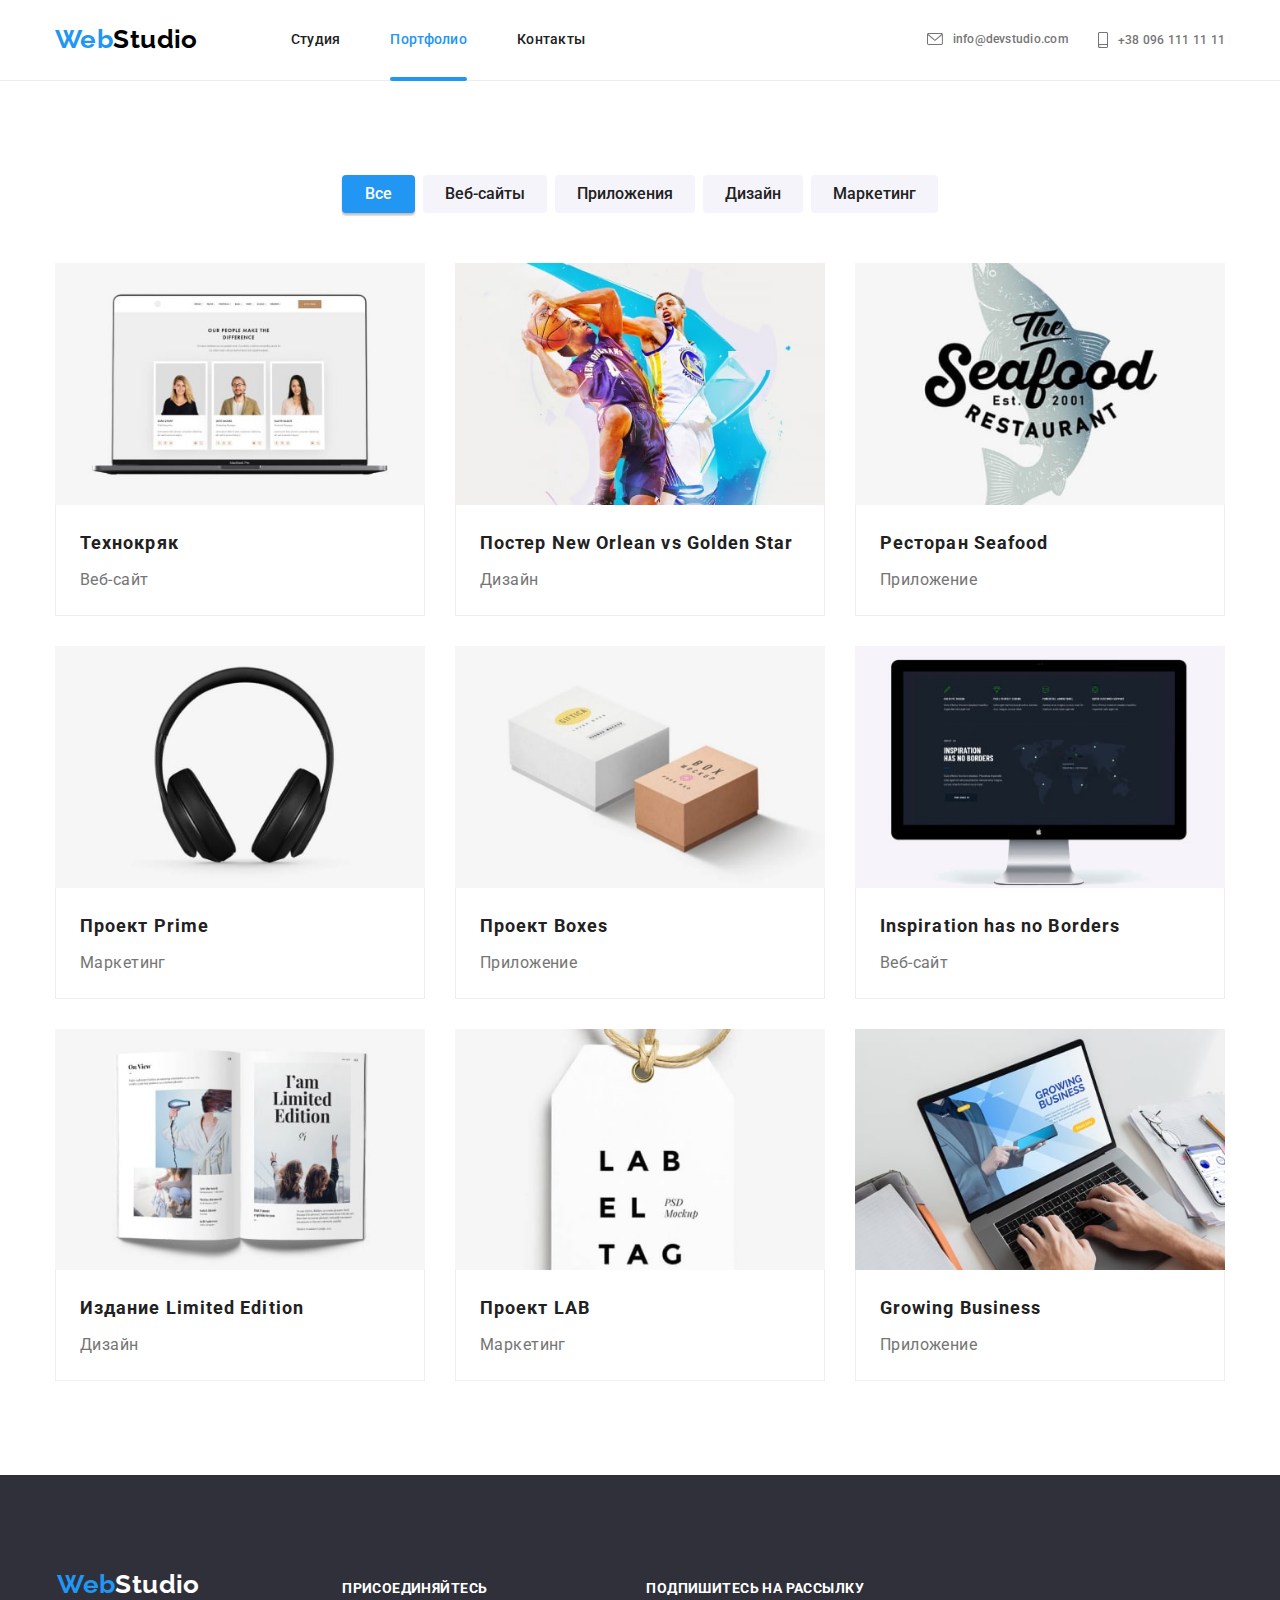
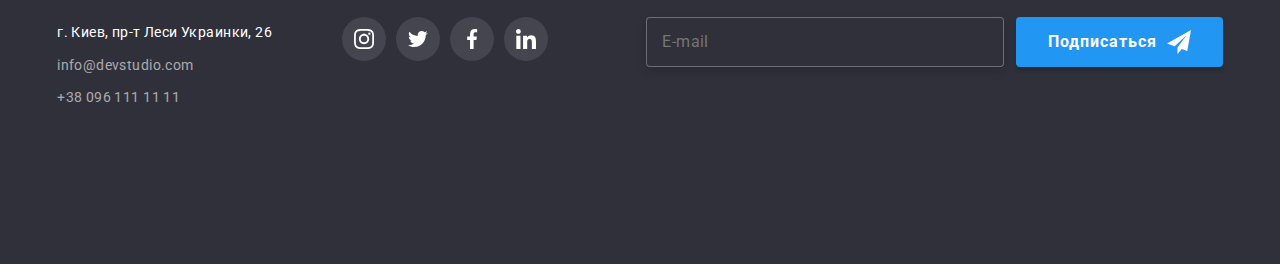
==== commit 4492541d: "not yet" ====
--- a/portfolio.html
+++ b/portfolio.html
@@ -380,7 +380,7 @@
         </div>
       </section>
     </main>
-    <footer class="footer">
+    <footer class="footer section">
       <div class="container footer-social">
         <div class="fotter-contact-join">
           <div class="footer-adres" id="contact-page-footer">
@@ -452,8 +452,11 @@
         <div class="subscribe">
           <p class="subscribe__text">Подпишитесь на рассылку</p>
           <form class="subscribe__form">
-            <input type="email" id="foter-subscribe" class="subscribe__input" placeholder=" " />
-            <label class="subscribe__label" for="foter-subscribe">E-mail</label>
+            <div class="input-foter">
+              <input type="email" id="foter-subscribe" class="subscribe__input" placeholder=" " />
+
+              <label class="subscribe__label" for="foter-subscribe">E-mail</label>
+            </div>
             <button class="btn subscribe__btn" type="submit">
               Подписаться
               <svg class="subscribe__icon" width="24" height="24">
